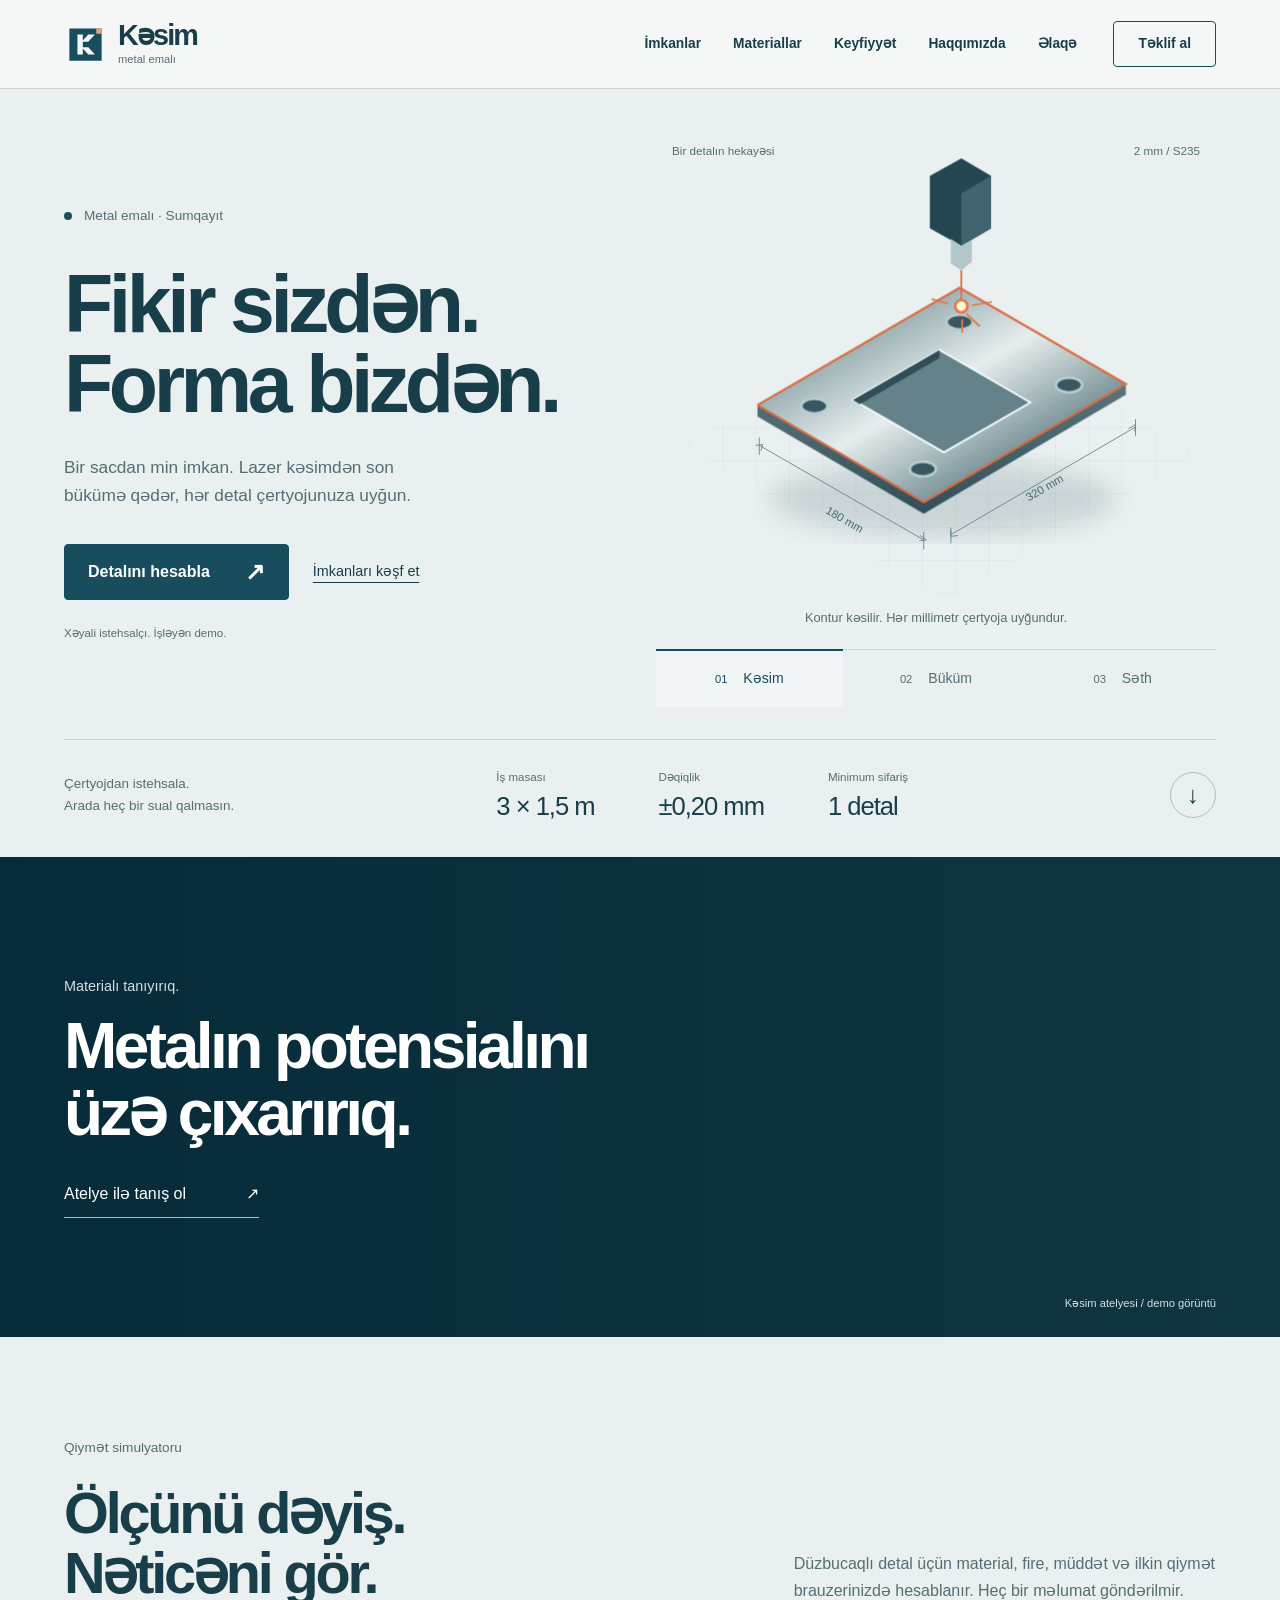
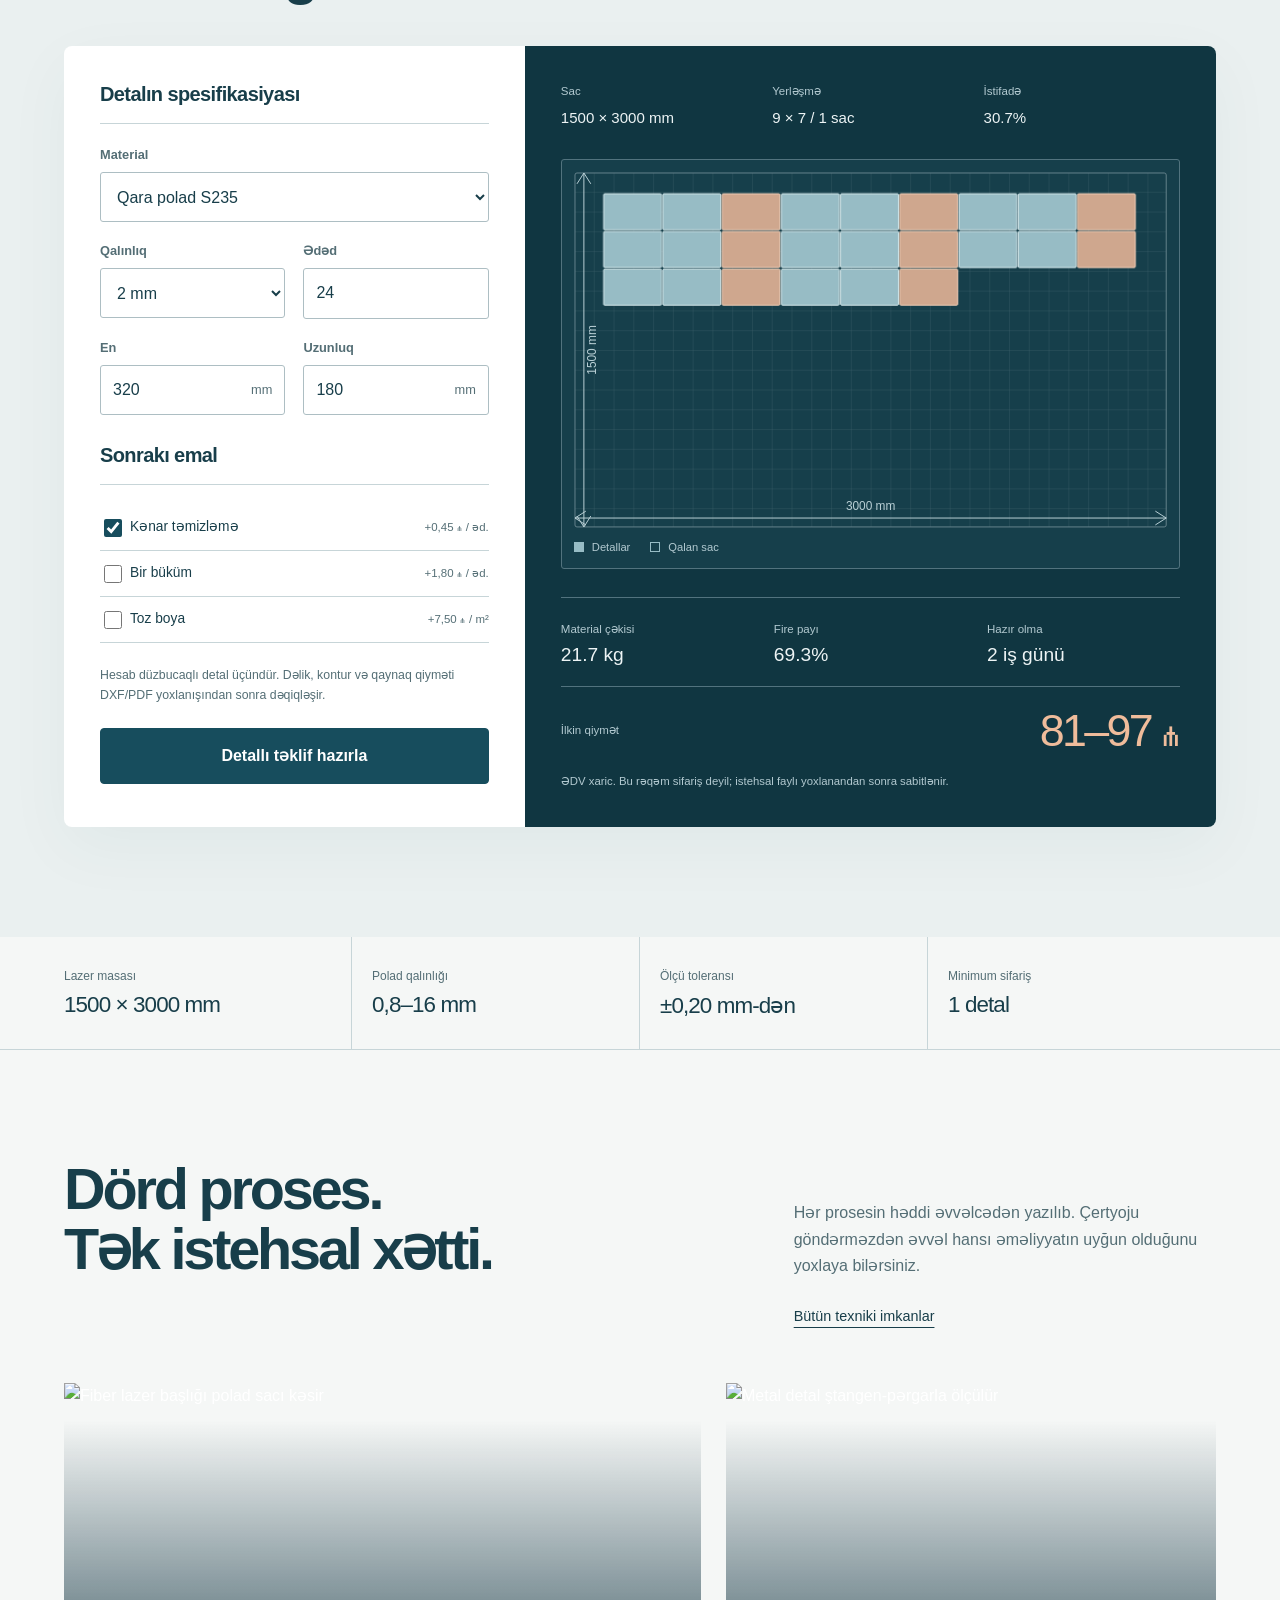
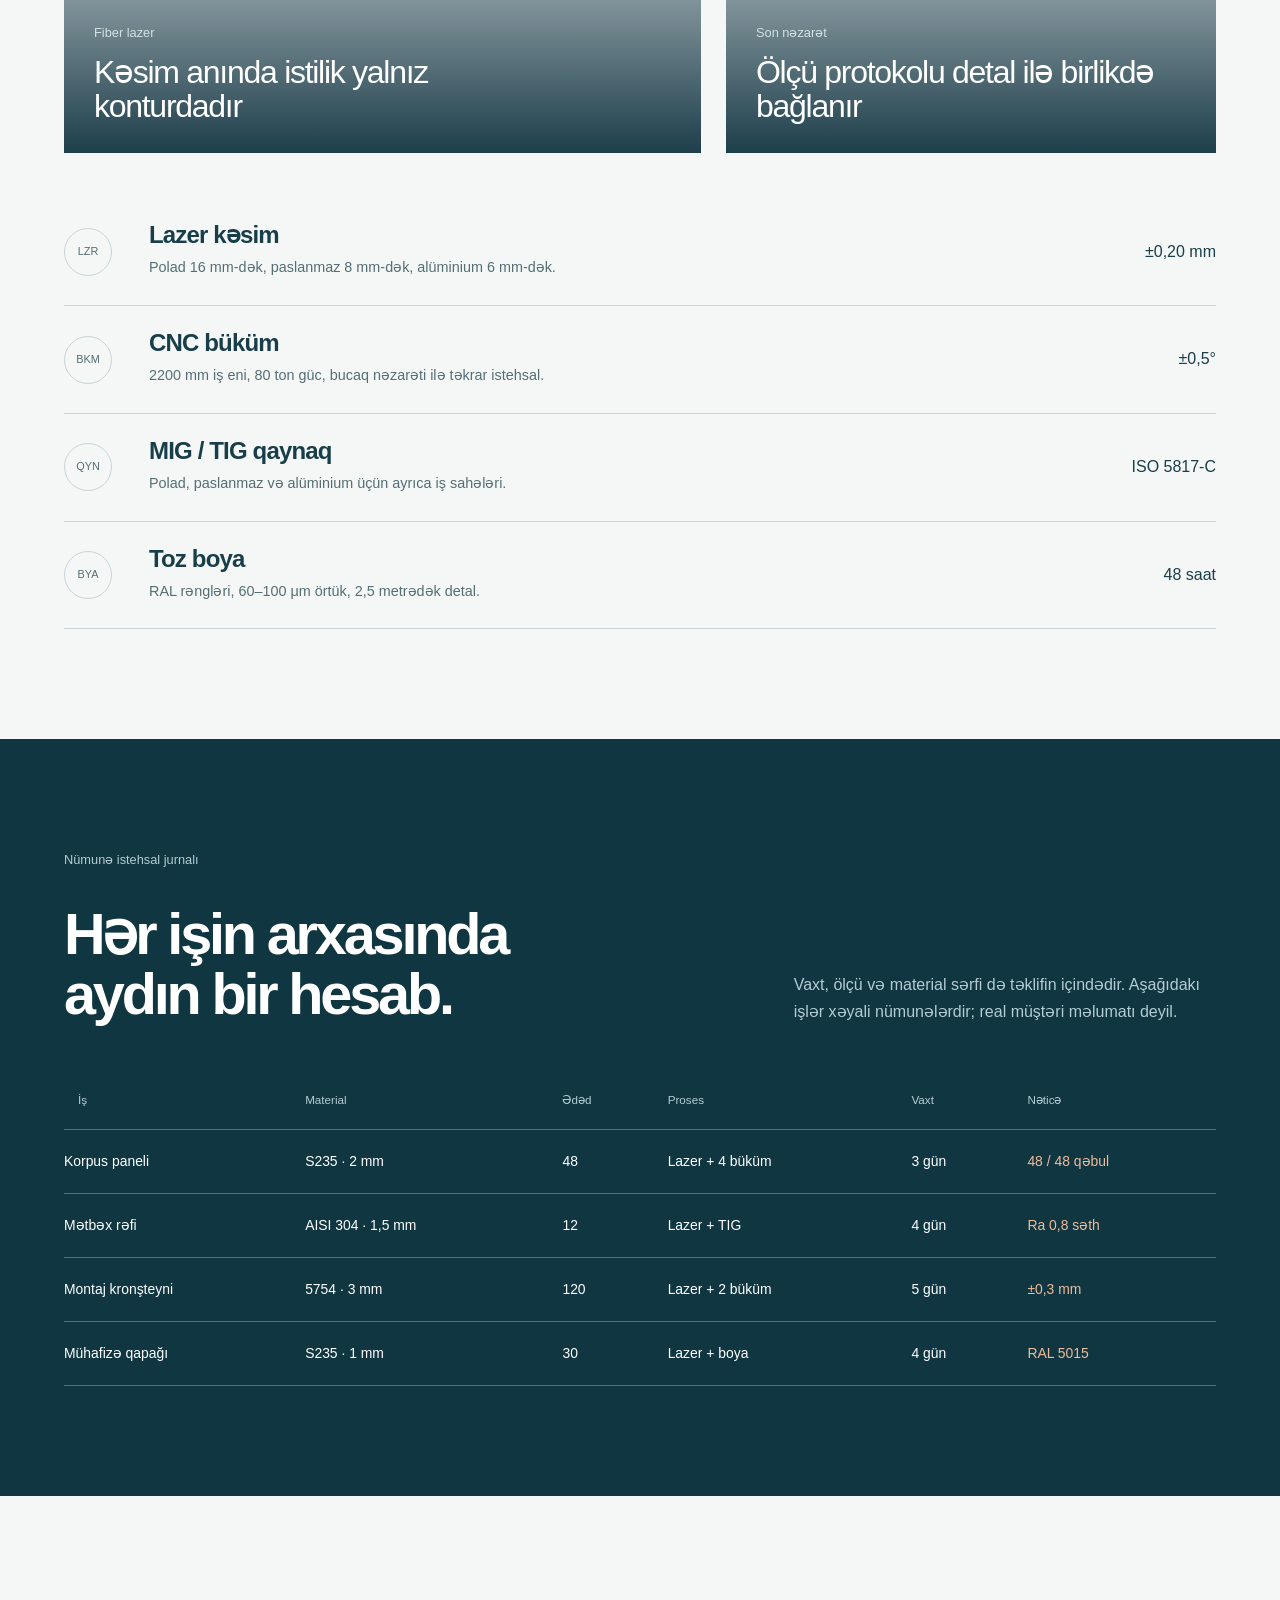
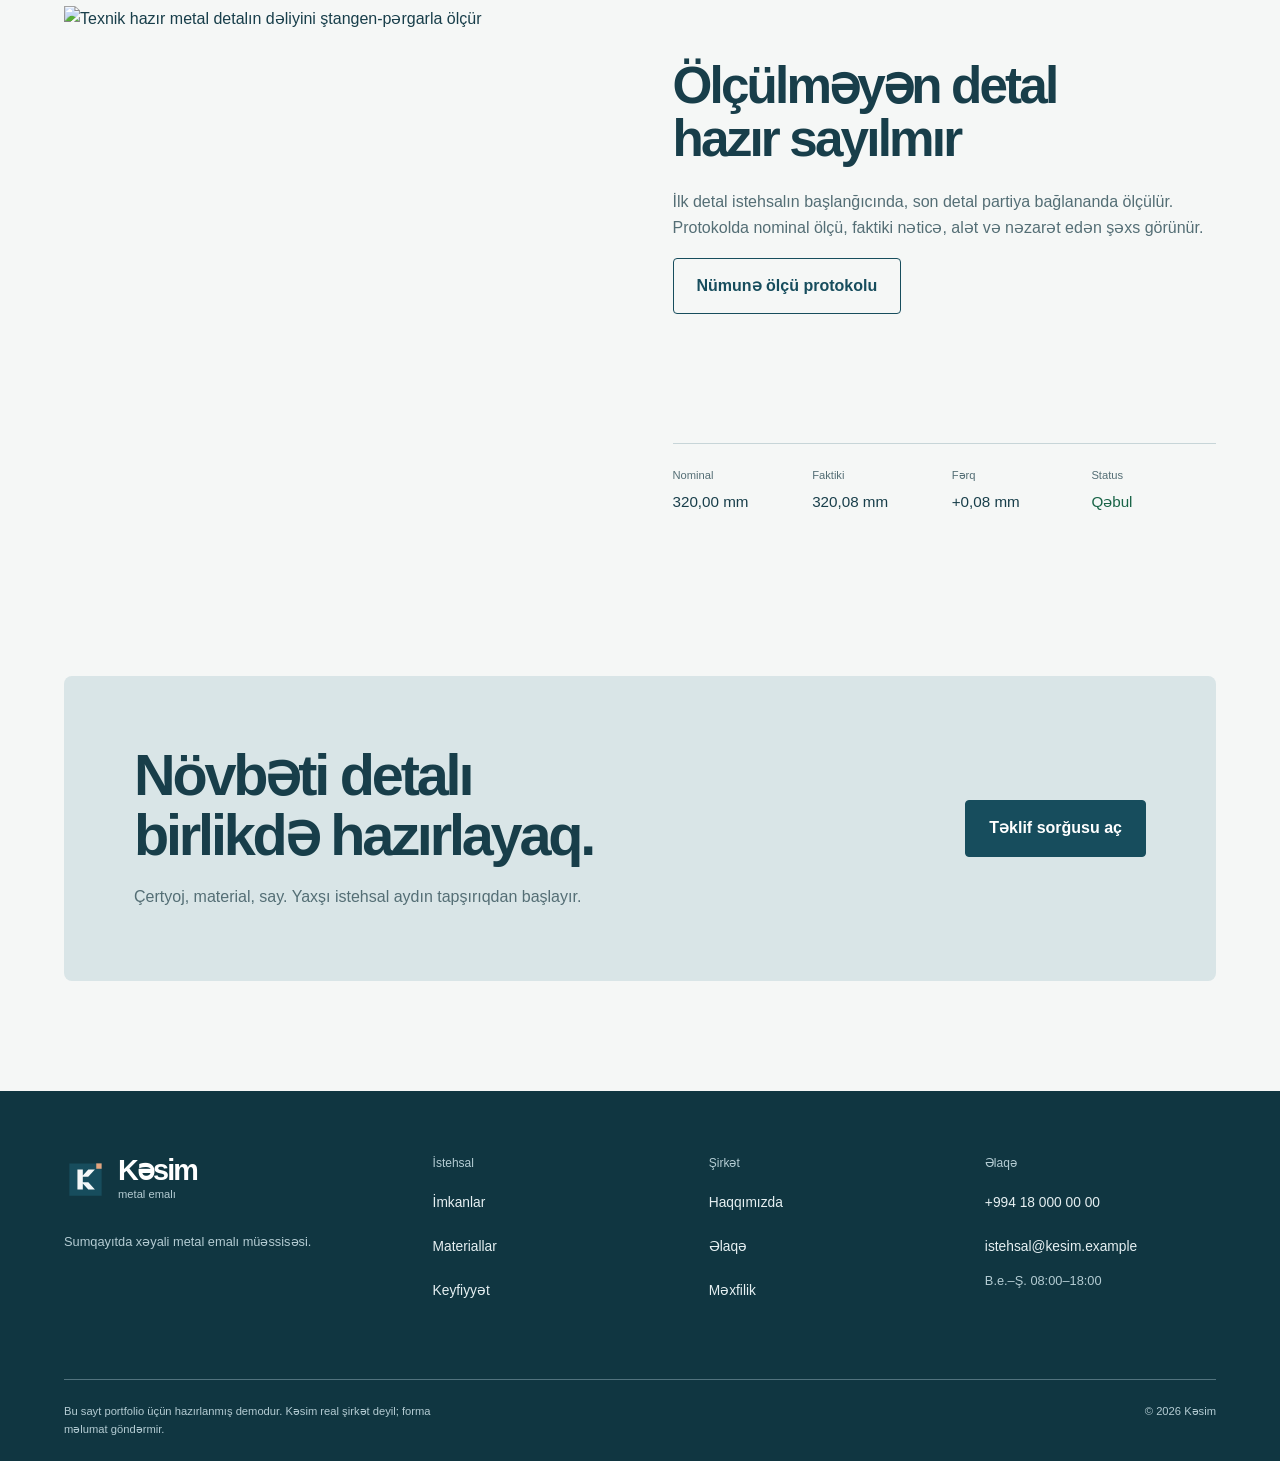
==== index.html @ eecf6c61 "Redesign Kesim as an interactive fabrication studio" ====
<!doctype html>
<html lang="az" class="no-js">
<head>
  <meta charset="utf-8">
  <meta name="viewport" content="width=device-width, initial-scale=1">
  <script>document.documentElement.classList.remove('no-js');</script>
  <title>Metal kəsimi üçün canlı qiymət hesabı | Kəsim</title>
  <meta name="description" content="Polad, paslanmaz və alüminium detallar üçün ölçü, say və emal seçin; material istifadəsini, istehsal müddətini və ilkin qiyməti dərhal görün.">
  <link rel="canonical" href="https://twenion.github.io/manufacturing-site-demo/">
  <meta property="og:type" content="website">
  <meta property="og:locale" content="az_AZ">
  <meta property="og:title" content="Kəsim — metal emalı üçün açıq hesab">
  <meta property="og:description" content="Detalın ölçüsünü və sayını yazın; material, fire, müddət və ilkin qiymət ekranda hesablansın.">
  <meta property="og:url" content="https://twenion.github.io/manufacturing-site-demo/">
  <meta property="og:site_name" content="Kəsim">
  <meta name="theme-color" content="#eaf0f0">
  <link rel="icon" type="image/svg+xml" href="assets/img/favicon.svg">
  <link rel="stylesheet" href="assets/css/style.css">
  <script type="application/ld+json">
  {
    "@context": "https://schema.org",
    "@graph": [
      {
        "@type": "Organization",
        "@id": "https://twenion.github.io/manufacturing-site-demo/#organization",
        "name": "Kəsim Metal Emalı",
        "url": "https://twenion.github.io/manufacturing-site-demo/",
        "description": "Sumqayıtda lazer kəsim, büküm, qaynaq və toz boya xidməti göstərən xəyali metal emalı müəssisəsi.",
        "email": "istehsal@kesim.example",
        "telephone": "+994 18 000 00 00",
        "address": {
          "@type": "PostalAddress",
          "addressLocality": "Sumqayıt",
          "addressCountry": "AZ"
        }
      },
      {
        "@type": "WebSite",
        "@id": "https://twenion.github.io/manufacturing-site-demo/#website",
        "url": "https://twenion.github.io/manufacturing-site-demo/",
        "name": "Kəsim",
        "inLanguage": "az",
        "publisher": {"@id": "https://twenion.github.io/manufacturing-site-demo/#organization"}
      }
    ]
  }
  </script>
</head>
<body>
  <a class="skip-link" href="#main">Əsas məzmuna keç</a>
  <header class="site-header">
    <div class="header-inner">
      <a class="brand" href="index.html" aria-label="Kəsim ana səhifə">
        <img class="brand-mark" src="assets/img/brand-mark.svg" alt="" aria-hidden="true" width="40" height="40">
        <span class="brand-copy"><strong>Kəsim</strong><small>metal emalı</small></span>
      </a>
      <button class="menu-toggle" type="button" aria-expanded="false" aria-controls="main-nav">
        <span class="sr-only">Menyunu aç</span><span></span><span></span>
      </button>
      <nav class="main-nav" id="main-nav" aria-label="Əsas menyu">
        <a href="imkanlar.html">İmkanlar</a>
        <a href="materiallar.html">Materiallar</a>
        <a href="keyfiyyet.html">Keyfiyyət</a>
        <a href="haqqimizda.html">Haqqımızda</a>
        <a href="elaqe.html">Əlaqə</a>
        <a class="nav-cta" href="teklif.html">Təklif al</a>
      </nav>
    </div>
  </header>

  <main id="main">
    <section class="workbench" aria-labelledby="page-title">
      <div class="hero-stage">
        <div class="hero-copy">
          <p class="hero-label">Metal emalı · Sumqayıt</p>
          <h1 id="page-title">Fikir sizdən.<br>Forma bizdən.</h1>
          <p>Bir sacdan min imkan. Lazer kəsimdən son bükümə qədər, hər detal çertyojunuza uyğun.</p>
          <div class="hero-actions"><a class="primary-button" href="#canli-hesab">Detalını hesabla <span aria-hidden="true">↗</span></a><a class="hero-link" href="imkanlar.html">İmkanları kəşf et</a></div>
          <p class="hero-demo">Xəyali istehsalçı. İşləyən demo.</p>
        </div>
        <div class="fabrication" data-stage="cut">
          <div class="fabrication-caption"><span>Bir detalın hekayəsi</span><span>2 mm / S235</span></div>
          <svg class="metal-scene" viewBox="0 0 640 510" role="img" aria-labelledby="metal-title metal-desc">
            <title id="metal-title">Sacdan hazır montaj detalına</title><desc id="metal-desc">Kəsim, büküm və səth emalını göstərən metal detal modeli.</desc>
            <defs>
              <linearGradient id="metal" x1="0" y1="0" x2="1" y2="1"><stop stop-color="#f9fcfc"/><stop offset=".28" stop-color="#a1b5b9"/><stop offset=".48" stop-color="#e7eeee"/><stop offset=".72" stop-color="#81999f"/><stop offset="1" stop-color="#c9d5d7"/></linearGradient>
              <linearGradient id="edge" x2="0" y2="1"><stop stop-color="#7a9298"/><stop offset="1" stop-color="#314f58"/></linearGradient>
              <linearGradient id="fold-metal" x2="1" y2="0"><stop stop-color="#8ea6ac"/><stop offset=".48" stop-color="#f0f5f5"/><stop offset="1" stop-color="#6c878f"/></linearGradient>
              <pattern id="draft-grid" width="38" height="38" patternUnits="userSpaceOnUse"><path d="M38 0H0V38" fill="none" stroke="#a8bec3" stroke-width=".6"/></pattern>
              <filter id="soft-shadow"><feGaussianBlur stdDeviation="14"/></filter>
            </defs>
            <path fill="url(#draft-grid)" opacity=".55" d="M30 325 315 160 618 335 330 502Z"/>
            <ellipse cx="328" cy="386" rx="197" ry="43" fill="#254e5b" opacity=".16" filter="url(#soft-shadow)"/>
            <g class="metal-object">
              <g class="metal-base">
                <path fill="url(#edge)" d="m116 279 231-134 190 110v12L306 403 116 292Z"/>
                <path class="part-face" fill="url(#metal)" stroke="#f6ffff" stroke-width="1.2" d="m116 279 231-134 190 110-231 135Z"/>
                <g fill="#385761" stroke="#b9cccf" stroke-width="3"><ellipse cx="181" cy="280" rx="15" ry="8.5"/><ellipse cx="347" cy="184" rx="15" ry="8.5"/><ellipse cx="305" cy="352" rx="15" ry="8.5"/><ellipse cx="472" cy="256" rx="15" ry="8.5"/></g>
                <path d="m225 273 99-57 104 60-99 57Z" fill="#65818a" stroke="#f5ffff" stroke-width="2"/>
                <path d="m225 273 99-57v9l-91 53Z" fill="#304e58"/>
                <path class="cut-line" pathLength="100" d="m116 279 231-134 190 110-231 135Z" fill="none" stroke="#db6940" stroke-width="2.5"/>
              </g>
              <g class="metal-fold">
                <path d="m116 279 231-134v-109L116 170Z" fill="url(#fold-metal)" stroke="#e8f1f2" stroke-width="1.5"/>
                <path d="m116 279-8-5V167L339 32l8 4L116 170Z" fill="#6b858e"/>
                <g fill="#34535e" stroke="#c0d1d4" stroke-width="2"><ellipse cx="168" cy="186" rx="10" ry="17" transform="rotate(30 168 186)"/><ellipse cx="293" cy="113" rx="10" ry="17" transform="rotate(30 293 113)"/></g>
              </g>
              <g class="laser-head"><path d="m313 17 36-20 34 20v60l-34 20-36-20Z" fill="#234651"/><path d="m349 37 34-20v60l-34 20Z" fill="#41636e"/><path d="m337 89 12 8 12-7v25l-12 10-12-8Z" fill="#b3c6ca"/><path d="M349 125v40" stroke="#e76a3b" stroke-width="2"/><circle cx="349" cy="166" r="7" fill="#fff7da" stroke="#e87746" stroke-width="3"/><path d="m334 163-19-5m40 17 15 14m-20-8v15m11-31 23-4" stroke="#df764a" stroke-width="2"/></g>
            </g>
            <g class="drawing-dimensions" fill="none" stroke="#64848e" stroke-width="1"><path d="m118 325 188 108m-188-117v20m188 88v20M337 427l211-123m-211 115v18m211-142v19"/><path d="m114 325 8-1-2 7m182 97 7 5-8 1m36-12v7l8-1m195-122 8-5-1 8"/></g>
            <g fill="#456772" font-family="Arial, sans-serif" font-size="13"><text x="193" y="402" transform="rotate(30 193 402)">180 mm</text><text x="426" y="389" transform="rotate(-30 426 389)">320 mm</text></g>
          </svg>
          <p class="stage-description" data-stage-description aria-live="polite">Kontur kəsilir. Hər millimetr çertyoja uyğundur.</p>
          <div class="stage-controls" role="group" aria-label="Detalın emal mərhələsi"><button type="button" data-process="cut" aria-pressed="true"><span>01</span> Kəsim</button><button type="button" data-process="bend" aria-pressed="false"><span>02</span> Büküm</button><button type="button" data-process="finish" aria-pressed="false"><span>03</span> Səth</button></div>
        </div>
      </div>
      <div class="hero-bottom"><p>Çertyojdan istehsala.<br>Arada heç bir sual qalmasın.</p><dl class="hero-stats"><div><dt>İş masası</dt><dd>3 × 1,5 m</dd></div><div><dt>Dəqiqlik</dt><dd>±0,20 mm</dd></div><div><dt>Minimum sifariş</dt><dd>1 detal</dd></div></dl><a class="scroll-cue" href="#atelye" aria-label="Atelyeni kəşf et">↓</a></div>
      <section class="workshop-film" id="atelye" aria-labelledby="workshop-title"><img src="assets/img/laser-floor-v1.jpg" alt="Atelyedə fiber lazer polad sac üzərində işləyir" width="1942" height="817" loading="lazy"><div class="film-copy"><p>Materialı tanıyırıq.</p><h2 id="workshop-title">Metalın potensialını<br>üzə çıxarırıq.</h2><a href="haqqimizda.html">Atelye ilə tanış ol <span aria-hidden="true">↗</span></a></div><span class="film-note">Kəsim atelyesi / demo görüntü</span></section>

      <div class="quote-intro" id="canli-hesab">
        <div><span class="section-index">Qiymət simulyatoru</span><h2>Ölçünü dəyiş.<br>Nəticəni gör.</h2></div>
        <p>Düzbucaqlı detal üçün material, fire, müddət və ilkin qiymət brauzerinizdə hesablanır. Heç bir məlumat göndərilmir.</p>
      </div>

      <div class="quote-bench">
        <form class="quote-form" action="teklif.html" method="get" data-quote-form>
          <fieldset>
            <legend>Detalın spesifikasiyası</legend>
            <div class="field span-2">
              <label for="material">Material</label>
              <select id="material" name="material">
                <option value="steel" data-density="7.85" data-rate="2.15">Qara polad S235</option>
                <option value="stainless" data-density="7.9" data-rate="4.8">Paslanmaz polad AISI 304</option>
                <option value="aluminium" data-density="2.7" data-rate="5.1">Alüminium 5754</option>
              </select>
            </div>
            <div class="field">
              <label for="thickness">Qalınlıq</label>
              <select id="thickness" name="thickness">
                <option value="1">1 mm</option>
                <option value="1.5">1,5 mm</option>
                <option value="2" selected>2 mm</option>
                <option value="3">3 mm</option>
                <option value="4">4 mm</option>
                <option value="5">5 mm</option>
                <option value="6">6 mm</option>
              </select>
            </div>
            <div class="field">
              <label for="quantity">Ədəd</label>
              <input id="quantity" name="quantity" type="number" min="1" max="500" step="1" required value="24" inputmode="numeric">
            </div>
            <div class="field">
              <label for="width">En</label>
              <div class="input-unit"><input id="width" name="width" type="number" min="20" max="1450" step="1" required value="320" inputmode="decimal"><span>mm</span></div>
            </div>
            <div class="field">
              <label for="height">Uzunluq</label>
              <div class="input-unit"><input id="height" name="height" type="number" min="20" max="2950" step="1" required value="180" inputmode="decimal"><span>mm</span></div>
            </div>
          </fieldset>
          <fieldset class="operations">
            <legend>Sonrakı emal</legend>
            <label><input type="checkbox" name="deburr" checked><span>Kənar təmizləmə</span><small>+0,45 ₼ / əd.</small></label>
            <label><input type="checkbox" name="bend"><span>Bir büküm</span><small>+1,80 ₼ / əd.</small></label>
            <label><input type="checkbox" name="coat"><span>Toz boya</span><small>+7,50 ₼ / m²</small></label>
          </fieldset>
          <p class="form-note">Hesab düzbucaqlı detal üçündür. Dəlik, kontur və qaynaq qiyməti DXF/PDF yoxlanışından sonra dəqiqləşir.</p>
          <button class="primary-button" type="submit">Detallı təklif hazırla</button>
        </form>

        <div class="sheet-panel" aria-live="polite">
          <div class="sheet-meta">
            <div><span>Sac</span><strong>1500 × 3000 mm</strong></div>
            <div><span>Yerləşmə</span><strong data-layout>7 × 15</strong></div>
            <div><span>İstifadə</span><strong data-utilization>30,7%</strong></div>
          </div>
          <div class="sheet-wrap">
            <svg class="sheet-map" viewBox="0 0 600 360" role="img" aria-labelledby="sheet-title sheet-desc">
              <title id="sheet-title">Sac üzərində detal yerləşdirmə planı</title>
              <desc id="sheet-desc">Seçilən ölçüdə detalların 1500 millimetrə 3000 millimetrlik sac üzərində yerləşməsi.</desc>
              <defs><pattern id="grid" width="20" height="20" patternUnits="userSpaceOnUse"><path d="M20 0H0V20" fill="none" stroke="currentColor" stroke-width="0.6"/></pattern></defs>
              <rect class="sheet-grid" x="1" y="1" width="598" height="358" rx="2" fill="url(#grid)"/>
              <g data-parts></g>
              <path class="dimension-line" d="M1 350h598M12 343l-11 7 11 7M588 343l11 7-11 7"/>
              <text class="dimension-text" x="300" y="342" text-anchor="middle">3000 mm</text>
              <path class="dimension-line" d="M10 1v358M3 12l7-11 7 11M3 348l7 11 7-11"/>
              <text class="dimension-text dimension-text-v" x="22" y="180" text-anchor="middle">1500 mm</text>
            </svg>
            <p class="diagram-caption"><span class="legend-used"></span>Detallar <span class="legend-offcut"></span>Qalan sac</p>
          </div>
          <dl class="quote-result">
            <div><dt>Material çəkisi</dt><dd data-weight>21,7 kg</dd></div>
            <div><dt>Fire payı</dt><dd data-waste>69,3%</dd></div>
            <div><dt>Hazır olma</dt><dd data-lead>2 iş günü</dd></div>
            <div class="result-price"><dt>İlkin qiymət</dt><dd data-price>76–91 ₼</dd></div>
          </dl>
          <p class="result-disclaimer">ƏDV xaric. Bu rəqəm sifariş deyil; istehsal faylı yoxlanandan sonra sabitlənir.</p>
        </div>
      </div>
      <noscript><p class="noscript-note">Canlı hesab üçün JavaScript lazımdır. <a href="materiallar.html">Material və başlanğıc qiymət cədvəlinə baxın</a> və ya ölçünü e-poçtla göndərin.</p></noscript>
    </section>

    <section class="proof-strip" aria-label="Əsas istehsal göstəriciləri">
      <dl>
        <div><dt>Lazer masası</dt><dd>1500 × 3000 mm</dd></div>
        <div><dt>Polad qalınlığı</dt><dd>0,8–16 mm</dd></div>
        <div><dt>Ölçü toleransı</dt><dd>±0,20 mm-dən</dd></div>
        <div><dt>Minimum sifariş</dt><dd>1 detal</dd></div>
      </dl>
    </section>

    <section class="section capabilities" aria-labelledby="capabilities-title">
      <div class="section-heading">
        <h2 id="capabilities-title">Dörd proses.<br>Tək istehsal xətti.</h2>
        <p>Hər prosesin həddi əvvəlcədən yazılıb. Çertyoju göndərməzdən əvvəl hansı əməliyyatın uyğun olduğunu yoxlaya bilərsiniz.</p>
        <a class="text-link" href="imkanlar.html">Bütün texniki imkanlar</a>
      </div>
      <div class="process-gallery">
        <a class="gallery-card gallery-card-wide" href="lazer-kesim.html">
          <img src="assets/img/laser-floor-v1.jpg" alt="Fiber lazer başlığı polad sacı kəsir" width="1942" height="817" loading="lazy">
          <span><small>Fiber lazer</small><strong>Kəsim anında istilik yalnız konturdadır</strong></span>
        </a>
        <a class="gallery-card" href="keyfiyyet.html">
          <img src="assets/img/quality-control-v1.jpg" alt="Metal detal ştangen-pərgarla ölçülür" width="1536" height="1024" loading="lazy">
          <span><small>Son nəzarət</small><strong>Ölçü protokolu detal ilə birlikdə bağlanır</strong></span>
        </a>
      </div>
      <div class="process-list">
        <article>
          <span class="process-code">LZR</span>
          <div><h3><a href="lazer-kesim.html">Lazer kəsim</a></h3><p>Polad 16 mm-dək, paslanmaz 8 mm-dək, alüminium 6 mm-dək.</p></div>
          <strong>±0,20 mm</strong>
        </article>
        <article>
          <span class="process-code">BKM</span>
          <div><h3><a href="cnc-bukum.html">CNC büküm</a></h3><p>2200 mm iş eni, 80 ton güc, bucaq nəzarəti ilə təkrar istehsal.</p></div>
          <strong>±0,5°</strong>
        </article>
        <article>
          <span class="process-code">QYN</span>
          <div><h3><a href="qaynaq.html">MIG / TIG qaynaq</a></h3><p>Polad, paslanmaz və alüminium üçün ayrıca iş sahələri.</p></div>
          <strong>ISO 5817-C</strong>
        </article>
        <article>
          <span class="process-code">BYA</span>
          <div><h3><a href="toz-boya.html">Toz boya</a></h3><p>RAL rəngləri, 60–100 μm örtük, 2,5 metrədək detal.</p></div>
          <strong>48 saat</strong>
        </article>
      </div>
    </section>

    <section class="section production" aria-labelledby="production-title">
      <div class="production-ledger">
        <div class="section-heading section-heading-light">
          <p class="job-code">Nümunə istehsal jurnalı</p>
          <h2 id="production-title">Hər işin arxasında<br>aydın bir hesab.</h2>
          <p>Vaxt, ölçü və material sərfi də təklifin içindədir. Aşağıdakı işlər xəyali nümunələrdir; real müştəri məlumatı deyil.</p>
        </div>
        <div class="ledger-table-wrap" tabindex="0" role="region" aria-label="Nümunə istehsal işləri cədvəli">
          <table class="ledger-table">
            <thead><tr><th>İş</th><th>Material</th><th>Ədəd</th><th>Proses</th><th>Vaxt</th><th>Nəticə</th></tr></thead>
            <tbody>
              <tr><td>Korpus paneli</td><td>S235 · 2 mm</td><td>48</td><td>Lazer + 4 büküm</td><td>3 gün</td><td>48 / 48 qəbul</td></tr>
              <tr><td>Mətbəx rəfi</td><td>AISI 304 · 1,5 mm</td><td>12</td><td>Lazer + TIG</td><td>4 gün</td><td>Ra 0,8 səth</td></tr>
              <tr><td>Montaj kronşteyni</td><td>5754 · 3 mm</td><td>120</td><td>Lazer + 2 büküm</td><td>5 gün</td><td>±0,3 mm</td></tr>
              <tr><td>Mühafizə qapağı</td><td>S235 · 1 mm</td><td>30</td><td>Lazer + boya</td><td>4 gün</td><td>RAL 5015</td></tr>
            </tbody>
          </table>
        </div>
      </div>
    </section>

    <section class="section quality" aria-labelledby="quality-title">
      <div class="quality-card">
        <div class="quality-photo"><img src="assets/img/quality-control-v1.jpg" alt="Texnik hazır metal detalın dəliyini ştangen-pərgarla ölçür" width="1536" height="1024" loading="lazy"><div class="gauge" aria-hidden="true"><span></span><span></span><span></span><span></span><i></i></div></div>
        <div>
          <h2 id="quality-title">Ölçülməyən detal hazır sayılmır</h2>
          <p>İlk detal istehsalın başlanğıcında, son detal partiya bağlananda ölçülür. Protokolda nominal ölçü, faktiki nəticə, alət və nəzarət edən şəxs görünür.</p>
          <a class="secondary-button" href="keyfiyyet.html">Nümunə ölçü protokolu</a>
        </div>
        <dl class="quality-values">
          <div><dt>Nominal</dt><dd>320,00 mm</dd></div>
          <div><dt>Faktiki</dt><dd>320,08 mm</dd></div>
          <div><dt>Fərq</dt><dd>+0,08 mm</dd></div>
          <div><dt>Status</dt><dd class="pass">Qəbul</dd></div>
        </dl>
      </div>
    </section>

    <section class="section final-cta">
      <div>
        <h2>Növbəti detalı<br>birlikdə hazırlayaq.</h2>
        <p>Çertyoj, material, say. Yaxşı istehsal aydın tapşırıqdan başlayır.</p>
      </div>
      <a class="primary-button" href="teklif.html">Təklif sorğusu aç</a>
    </section>
  </main>

  <footer class="site-footer">
    <div class="footer-main">
      <div><a class="brand brand-footer" href="index.html"><img class="brand-mark" src="assets/img/brand-mark.svg" alt="" aria-hidden="true" width="40" height="40"><span class="brand-copy"><strong>Kəsim</strong><small>metal emalı</small></span></a><p>Sumqayıtda xəyali metal emalı müəssisəsi.</p></div>
      <div><h2>İstehsal</h2><a href="imkanlar.html">İmkanlar</a><a href="materiallar.html">Materiallar</a><a href="keyfiyyet.html">Keyfiyyət</a></div>
      <div><h2>Şirkət</h2><a href="haqqimizda.html">Haqqımızda</a><a href="elaqe.html">Əlaqə</a><a href="mexfilik.html">Məxfilik</a></div>
      <div><h2>Əlaqə</h2><a href="tel:+994180000000">+994 18 000 00 00</a><a href="mailto:istehsal@kesim.example">istehsal@kesim.example</a><span>B.e.–Ş. 08:00–18:00</span></div>
    </div>
    <div class="footer-note"><p>Bu sayt portfolio üçün hazırlanmış demodur. Kəsim real şirkət deyil; forma məlumat göndərmir.</p><p>© 2026 Kəsim</p></div>
  </footer>
  <script src="assets/js/site.js" defer></script>
</body>
</html>
---- assets/css/style.css ----
:root {
  color-scheme: light;
  --paper:#f5f7f6;
  --alloy:#eaf0f0;
  --ink:#183e4a;
  --muted:#546e75;
  --petrol:#174d5d;
  --deep:#103641;
  --line:#c7d5d8;
  --copper:#e3a47e;
  --display:"Bahnschrift", "Aptos Display", "Arial", sans-serif;
  --body:"Segoe UI Variable", "Segoe UI", Arial, sans-serif;
  --gutter:clamp(22px,5vw,88px);
  --max:1360px;
}

* {
  box-sizing:border-box;
}

html {
  scroll-behavior:smooth;
  scroll-padding-top:105px;
  background:var(--paper);
}

body {
  margin:0;
  background:var(--paper);
  color:var(--ink);
  font:400 1rem/1.65 var(--body);
}

button,input,select,textarea {
  font:inherit;
}

button,a,input,select,textarea {
  -webkit-tap-highlight-color:transparent;
}

a {
  color:inherit;
}

img,svg {
  display:block;
  max-width:100%;
}

h1,h2,h3,p,dl {
  margin-top:0;
}

h1,h2,h3 {
  font-family:var(--display);
  font-weight:600;
  line-height:1.04;
  letter-spacing:-.055em;
  text-wrap:balance;
}

h1 {
  font-size:clamp(3.5rem,6.8vw,6.7rem);
  margin-bottom:0;
}

h2 {
  font-size:clamp(2.5rem,4.5vw,4.6rem);
  margin-bottom:24px;
}

h3 {
  font-size:1.5rem;
  letter-spacing:-.035em;
}

p {
  max-width:65ch;
}

button {
  cursor:pointer;
}

:focus-visible {
  outline:3px solid #b6572d;
  outline-offset:5px;
}

[hidden] {
  display:none!important;
}

.skip-link {
  position:fixed;
  z-index:100;
  left:12px;
  top:10px;
  padding:12px;
  background:var(--ink);
  color:white;
  transform:translateY(-160%);
}

.skip-link:focus {
  transform:none;
}

.sr-only {
  position:absolute;
  width:1px;
  height:1px;
  padding:0;
  overflow:hidden;
  clip:rect(0,0,0,0);
  white-space:nowrap;
  border:0;
}

.header-inner,.hero-stage,.hero-bottom,.quote-intro,.quote-bench,.section,.footer-main,.footer-note,.breadcrumb,.page-hero {
  width:min(var(--max),calc(100% - var(--gutter)*2));
  margin-inline:auto;
}

.site-header {
  position:sticky;
  top:0;
  z-index:50;
  background:rgba(245,247,246,.94);
  border-bottom:1px solid var(--line);
  backdrop-filter:blur(18px);
}

.header-inner {
  min-height:88px;
  display:flex;
  justify-content:space-between;
  align-items:center;
  gap:25px;
}

.brand {
  display:inline-flex;
  align-items:center;
  gap:11px;
  text-decoration:none;
  min-height:48px;
}

.brand-mark {
  width:43px;
  height:43px;
}

.brand-copy {
  display:grid;
  gap:5px;
}

.brand-copy strong {
  font:700 1.8rem/.9 var(--display);
  letter-spacing:-.065em;
}

.brand-copy small {
  font-size:.7rem;
  line-height:1;
  color:var(--muted);
}

.main-nav {
  display:flex;
  align-items:center;
  gap:12px;
}

.main-nav a {
  display:inline-flex;
  align-items:center;
  min-height:46px;
  padding:0 10px;
  font-size:.86rem;
  font-weight:600;
  text-decoration:none;
  position:relative;
}

.main-nav a:not(.nav-cta)::after {
  content:"";
  height:1px;
  position:absolute;
  bottom:6px;
  left:10px;
  right:10px;
  background:var(--petrol);
  transform:scaleX(0);
  transform-origin:left;
  transition:transform .25s;
}

.main-nav a:hover::after,.main-nav a[aria-current]::after {
  transform:scaleX(1);
}

.main-nav .nav-cta {
  margin-left:14px;
  padding-inline:24px;
  border:1px solid var(--petrol);
  border-radius:4px;
}

.nav-cta:hover {
  background:var(--petrol);
  color:white;
}

.menu-toggle {
  display:none;
  border:1px solid var(--line);
  background:transparent;
  width:48px;
  height:46px;
  border-radius:4px;
}

.menu-toggle span:not(.sr-only) {
  display:block;
  width:20px;
  height:2px;
  background:var(--ink);
  margin:5px auto;
}

.primary-button,.secondary-button {
  display:inline-flex;
  gap:35px;
  align-items:center;
  justify-content:center;
  min-height:54px;
  padding:14px 23px;
  border:1px solid var(--petrol);
  border-radius:4px;
  font-weight:600;
  text-decoration:none;
  transition:background .25s,color .25s,box-shadow .25s;
}

.primary-button {
  background:var(--petrol);
  color:white;
}

.primary-button:hover {
  background:var(--deep);
  box-shadow:0 7px 18px #174d5d24;
}

.primary-button span {
  font-size:1.5rem;
  line-height:1;
  transition:transform .25s;
}

.primary-button:hover span {
  transform:translate(3px,-3px);
}

.secondary-button {
  background:transparent;
  color:var(--petrol);
}

.secondary-button:hover {
  background:var(--petrol);
  color:white;
}

.workbench {
  padding-bottom:110px;
  background:var(--alloy);
}

.hero-stage {
  display:grid;
  grid-template-columns:1fr 1fr;
  gap:32px;
  align-items:center;
  min-height:650px;
  padding-block:50px 30px;
}

.hero-copy {
  padding-block:28px;
}

.hero-label {
  font-size:.85rem;
  margin-bottom:38px;
  color:var(--muted);
  display:flex;
  align-items:center;
  gap:12px;
}

.hero-label::before {
  content:"";
  width:8px;
  height:8px;
  background:var(--petrol);
  border-radius:50%;
}

.hero-copy h1 {
  max-width:none;
  font-size:clamp(3.3rem,6.3vw,6.4rem);
  line-height:.99;
}

.hero-copy>p:not(.hero-label):not(.hero-demo) {
  max-width:37ch;
  font-size:1.08rem;
  margin:28px 0 0;
  color:var(--muted);
}

.hero-actions {
  display:flex;
  gap:24px;
  align-items:center;
  flex-wrap:wrap;
  margin-top:34px;
}

.hero-link {
  display:flex;
  align-items:center;
  min-height:48px;
  font-size:.9rem;
  text-decoration-thickness:1px;
  text-underline-offset:6px;
}

.hero-demo {
  font-size:.72rem;
  color:var(--muted);
  margin:24px 0 0;
}

.fabrication {
  min-width:0;
  position:relative;
  align-self:stretch;
  display:flex;
  flex-direction:column;
  justify-content:center;
}

.fabrication-caption {
  display:flex;
  justify-content:space-between;
  font-size:.73rem;
  color:var(--muted);
  padding-inline:16px;
}

.metal-scene {
  width:100%;
  overflow:visible;
  max-height:470px;
}

.metal-object {
  transform-origin:50% 55%;
  transition:transform 1.2s cubic-bezier(.2,.7,.2,1);
}

.metal-fold {
  opacity:0;
  transform:translateY(108px) scaleY(.02);
  transform-origin:116px 279px;
  transition:transform 1.1s cubic-bezier(.2,.75,.2,1),opacity .5s;
}

.laser-head {
  transition:opacity .4s,transform .8s;
}

.cut-line {
  stroke-dasharray:100;
  stroke-dashoffset:0;
}

.part-face {
  transition:fill .8s;
}

.fabrication[data-stage="bend"] .metal-fold,.fabrication[data-stage="finish"] .metal-fold {
  opacity:1;
  transform:none;
}

.fabrication:not([data-stage="cut"]) .laser-head {
  opacity:0;
  transform:translateY(-25px);
}

.fabrication:not([data-stage="cut"]) .cut-line {
  opacity:0;
}

.fabrication[data-stage="finish"] .part-face {
  fill:#397085;
}

.fabrication[data-stage="finish"] .metal-fold>path:first-child {
  fill:#57899b;
}

.fabrication[data-stage="finish"] .metal-object {
  transform:translateY(-10px) rotate(-4deg);
}

.stage-description {
  min-height:26px;
  font-size:.8rem;
  color:var(--muted);
  text-align:center;
  max-width:none;
  margin:0 0 16px;
}

.stage-controls {
  display:grid;
  grid-template-columns:repeat(3,1fr);
  border-top:1px solid var(--line);
}

.stage-controls button {
  min-height:58px;
  background:none;
  border:0;
  border-top:2px solid transparent;
  margin-top:-1px;
  color:var(--muted);
  font-size:.88rem;
  transition:border-color .25s,color .25s,background .25s;
}

.stage-controls button span {
  font-size:.7rem;
  margin-right:12px;
}

.stage-controls button[aria-pressed="true"] {
  border-top-color:var(--petrol);
  color:var(--petrol);
  background:#ffffff55;
}

.stage-controls button:hover {
  background:#fff9;
}

.hero-bottom {
  display:flex;
  justify-content:space-between;
  align-items:center;
  gap:35px;
  border-top:1px solid var(--line);
  padding:28px 0 35px;
}

.hero-bottom>p {
  font-size:.84rem;
  margin:0;
  color:var(--muted);
}

.hero-stats {
  display:flex;
  gap:clamp(28px,5vw,80px);
  margin:0;
}

.hero-stats dt {
  font-size:.72rem;
  color:var(--muted);
}

.hero-stats dd {
  margin:4px 0 0;
  font:500 1.6rem/1.2 var(--display);
  letter-spacing:-.04em;
}

.scroll-cue {
  display:grid;
  place-items:center;
  min-width:46px;
  height:46px;
  border:1px solid #a9bec4;
  border-radius:50%;
  text-decoration:none;
  font-size:1.5rem;
  transition:background .2s;
}

.scroll-cue:hover {
  background:white;
}

.workshop-film {
  position:relative;
  isolation:isolate;
  min-height:480px;
  display:flex;
  align-items:center;
  padding:80px max(var(--gutter),calc((100% - var(--max))/2));
  overflow:hidden;
  color:white;
  background:var(--deep);
}

.workshop-film>img {
  transform:translateY(var(--travel,0px)) scale(1.08);
  position:absolute;
  z-index:-2;
  inset:0;
  width:100%;
  height:100%;
  object-fit:cover;
  object-position:center 60%;
}

.workshop-film::after {
  content:"";
  position:absolute;
  z-index:-1;
  inset:0;
  background:linear-gradient(90deg,#062a38e8,#062a3860 60%,#062a3810);
}

.film-copy>p {
  font-size:.9rem;
  color:#d1dfe3;
}

.film-copy h2 {
  font-size:clamp(2.5rem,5vw,5rem);
}

.film-copy a {
  display:inline-flex;
  align-items:center;
  min-height:48px;
  gap:60px;
  text-decoration:none;
  border-bottom:1px solid #a6c0c8;
}

.film-note {
  position:absolute;
  right:var(--gutter);
  bottom:24px;
  font-size:.7rem;
  color:#d3e2e5;
}

.quote-intro {
  display:grid;
  grid-template-columns:1fr .65fr;
  gap:80px;
  align-items:end;
  margin-top:100px;
  margin-bottom:42px;
}

.section-index {
  display:block;
  font-size:.85rem;
  color:var(--muted);
  margin-bottom:25px;
}

.quote-intro h2 {
  margin-bottom:0;
}

.quote-intro p {
  margin:0;
  color:var(--muted);
}

.quote-bench {
  display:grid;
  grid-template-columns:minmax(320px,.8fr) minmax(0,1.2fr);
  background:white;
  border-radius:8px;
  overflow:hidden;
  box-shadow:0 20px 65px #174d5d0c;
}

.quote-form {
  padding:36px;
}

fieldset {
  border:0;
  padding:0;
  margin:0;
  min-width:0;
}

legend {
  width:100%;
  padding:0 0 16px;
  margin-bottom:20px;
  border-bottom:1px solid var(--line);
  font:600 1.25rem/1.25 var(--display);
  letter-spacing:-.03em;
}

.quote-form>fieldset:first-child {
  display:grid;
  grid-template-columns:1fr 1fr;
  gap:18px;
}

.field {
  min-width:0;
}

.field.span-2 {
  grid-column:span 2;
}

.field label,.form-grid label {
  display:block;
  margin-bottom:7px;
  font-size:.8rem;
  font-weight:600;
  color:var(--muted);
}

.field input,.field select,.form-grid input,.form-grid select,.form-grid textarea {
  width:100%;
  min-height:50px;
  padding:11px 12px;
  border:1px solid #adbec3;
  border-radius:3px;
  color:var(--ink);
  background:#fff;
}

.input-unit {
  position:relative;
}

.input-unit input {
  padding-right:44px;
}

.input-unit span {
  position:absolute;
  right:13px;
  top:50%;
  transform:translateY(-50%);
  font-size:.8rem;
  color:var(--muted);
}

.operations {
  margin-top:28px;
}

.operations label {
  display:grid;
  grid-template-columns:22px 1fr auto;
  align-items:center;
  gap:8px;
  min-height:46px;
  border-bottom:1px solid var(--line);
  font-size:.86rem;
  cursor:pointer;
}

.operations input {
  accent-color:var(--petrol);
  width:18px;
  height:18px;
}

.operations small {
  color:var(--muted);
}

.form-note {
  font-size:.77rem;
  line-height:1.65;
  color:var(--muted);
  margin:22px 0;
}

.quote-form .primary-button {
  width:100%;
}

.sheet-panel {
  padding:36px;
  min-width:0;
  background:var(--deep);
  color:#edf4f5;
  display:flex;
  flex-direction:column;
  justify-content:center;
}

.sheet-meta {
  display:grid;
  grid-template-columns:repeat(3,1fr);
  gap:15px;
  margin-bottom:28px;
}

.sheet-meta span,.sheet-meta strong {
  display:block;
}

.sheet-meta span {
  font-size:.72rem;
  color:#b2c9d0;
}

.sheet-meta strong {
  font-size:.94rem;
  font-weight:500;
  margin-top:5px;
}

.sheet-wrap {
  padding:12px;
  background:#163f4b;
  border:1px solid #52737e;
  border-radius:3px;
}

.sheet-map {
  width:100%;
  color:#42646f;
}

.sheet-grid {
  stroke:#66838c;
  stroke-width:1;
}

.part {
  fill:#97bcc5;
  stroke:#d6e9ec;
  stroke-width:1;
}

.part:nth-child(3n) {
  fill:#cfa78e;
  stroke:#f3cfb8;
}

.dimension-line {
  stroke:#bad0d6;
  stroke-width:1;
  fill:none;
}

.dimension-text {
  fill:#bad0d6;
  font:12px var(--body);
}

.dimension-text-v {
  transform:rotate(-90deg);
  transform-origin:22px 180px;
}

.diagram-caption {
  display:flex;
  align-items:center;
  gap:8px;
  margin:10px 0 0;
  font-size:.7rem;
  color:#b2c9d0;
}

.legend-used,.legend-offcut {
  width:10px;
  height:10px;
  display:inline-block;
  background:#97bcc5;
}

.legend-offcut {
  margin-left:12px;
  background:transparent;
  border:1px solid #97bcc5;
}

.quote-result {
  display:grid;
  grid-template-columns:repeat(3,1fr);
  gap:20px;
  margin:28px 0 0;
  padding-top:22px;
  border-top:1px solid #52737e;
}

.quote-result dt {
  font-size:.72rem;
  color:#b2c9d0;
}

.quote-result dd {
  margin:5px 0 0;
  font:500 1.2rem var(--display);
}

.quote-result .result-price {
  grid-column:1/-1;
  display:flex;
  align-items:center;
  justify-content:space-between;
  border-top:1px solid #52737e;
  padding-top:18px;
}

.result-price dd {
  font-size:2.8rem;
  letter-spacing:-.06em;
  color:#efbc9b;
  margin:0;
}

.result-disclaimer {
  font-size:.71rem;
  color:#b2c9d0;
  margin:16px 0 0;
}

.noscript-note {
  padding:20px;
  margin:20px auto 0;
  width:min(var(--max),calc(100% - var(--gutter)*2));
  background:#fff;
}

.no-js .quote-bench {
  display:none;
}

.proof-strip {
  padding:0 max(var(--gutter),calc((100% - var(--max))/2));
  border-bottom:1px solid var(--line);
  background:var(--paper);
}

.proof-strip dl {
  display:grid;
  grid-template-columns:repeat(4,1fr);
  margin:0;
}

.proof-strip dl>div {
  padding:30px 20px;
  border-right:1px solid var(--line);
}

.proof-strip dl>div:first-child {
  padding-left:0;
}

.proof-strip dl>div:last-child {
  border:0;
}

.proof-strip dt {
  font-size:.75rem;
  color:var(--muted);
}

.proof-strip dd {
  font:500 1.4rem var(--display);
  margin:5px 0 0;
  letter-spacing:-.04em;
}

.section {
  padding-block:110px;
}

.section-heading {
  display:grid;
  grid-template-columns:1fr .65fr;
  gap:15px 80px;
  align-items:end;
  margin-bottom:45px;
}

.section-heading h2 {
  margin:0;
}

.section-heading p {
  color:var(--muted);
  margin:0;
}

.text-link {
  grid-column:2;
  min-height:44px;
  display:flex;
  align-items:center;
  font-size:.9rem;
  text-underline-offset:6px;
}

.process-gallery {
  display:grid;
  grid-template-columns:1.3fr 1fr;
  gap:25px;
  margin-bottom:45px;
}

.gallery-card {
  min-height:370px;
  position:relative;
  overflow:hidden;
  color:white;
  text-decoration:none;
}

.gallery-card img {
  position:absolute;
  width:100%;
  height:100%;
  object-fit:cover;
  transition:transform .8s;
}

.gallery-card:hover img {
  transform:scale(1.055);
}

.gallery-card::after {
  content:"";
  position:absolute;
  inset:0;
  background:linear-gradient(0deg,#082c3ae8,transparent 90%);
}

.gallery-card span {
  position:absolute;
  z-index:1;
  bottom:0;
  padding:30px;
  display:grid;
  gap:12px;
  max-width:480px;
}

.gallery-card small {
  font-size:.8rem;
  color:#d3e2e5;
}

.gallery-card strong {
  font:500 2rem/1.07 var(--display);
  letter-spacing:-.04em;
}

.process-list article {
  display:grid;
  grid-template-columns:65px 1fr 160px;
  gap:20px;
  align-items:center;
  padding:25px 0;
  border-bottom:1px solid var(--line);
}

.process-code {
  width:48px;
  height:48px;
  display:grid;
  place-items:center;
  border:1px solid var(--line);
  border-radius:50%;
  font-size:.68rem;
  color:var(--muted);
}

.process-list h3 {
  margin-bottom:8px;
}

.process-list p {
  margin:0;
  color:var(--muted);
  font-size:.9rem;
}

.process-list strong {
  text-align:right;
  font-weight:500;
}

.process-list h3 a {
  text-decoration:none;
}

.process-list h3 a:hover {
  text-decoration:underline;
  text-underline-offset:5px;
}

.production {
  width:100%;
  padding-inline:max(var(--gutter),calc((100% - var(--max))/2));
  background:var(--deep);
  color:white;
}

.section-heading-light p {
  color:#b4ccd3;
}

.section-heading-light .job-code {
  grid-column:1/-1;
  margin-bottom:20px;
}

.job-code {
  font-size:.8rem;
  color:var(--muted);
  margin-bottom:25px;
}

.ledger-table-wrap,.table-shell {
  overflow-x:auto;
}

.ledger-table,.data-table {
  width:100%;
  min-width:760px;
  border-collapse:collapse;
  text-align:left;
}

.ledger-table th,.ledger-table td,.data-table th,.data-table td {
  padding:20px 14px;
  border-bottom:1px solid #52737e;
}

.ledger-table th {
  font-size:.73rem;
  color:#b4ccd3;
  font-weight:400;
}

.ledger-table td {
  font-size:.87rem;
}

.ledger-table td:first-child {
  padding-left:0;
}

.ledger-table td:last-child {
  color:#efbc9b;
}

.ledger-table tbody tr:hover {
  background:#ffffff08;
}

.quality-card {
  display:grid;
  grid-template-columns:1fr 1fr;
  gap:0 65px;
  align-items:center;
}

.quality-photo {
  position:relative;
  grid-row:span 2;
  height:560px;
  overflow:hidden;
}

.quality-photo img {
  width:100%;
  height:100%;
  object-fit:cover;
  object-position:55% center;
}

.quality-card h2 {
  font-size:clamp(2.6rem,4vw,4rem);
}

.quality-card p {
  color:var(--muted);
}

.quality-values {
  display:grid;
  grid-template-columns:repeat(4,1fr);
  gap:15px;
  padding-top:22px;
  margin:24px 0 0;
  border-top:1px solid var(--line);
}

.quality-values dt {
  font-size:.7rem;
  color:var(--muted);
}

.quality-values dd {
  margin:5px 0 0;
  font-size:.95rem;
}

.pass {
  color:#196447;
}

.gauge {
  display:none;
}

.final-cta {
  padding:70px;
  margin-bottom:110px;
  display:flex;
  align-items:center;
  justify-content:space-between;
  gap:35px;
  background:#d9e5e7;
  border-radius:8px;
}

.final-cta h2 {
  margin-bottom:18px;
}

.final-cta p {
  margin:0;
  color:var(--muted);
}

.final-cta .primary-button {
  flex-shrink:0;
}

.site-footer {
  background:var(--deep);
  color:#e6f0f2;
}

.footer-main {
  padding:65px 0;
  display:grid;
  grid-template-columns:1.4fr 1fr 1fr 1fr;
  gap:45px;
}

.brand-footer .brand-copy small,.footer-main p,.footer-main span {
  color:#b4ccd3;
}

.brand-footer strong {
  color:white;
}

.footer-main p {
  font-size:.8rem;
  margin-top:22px;
}

.footer-main h2 {
  font:400 .75rem var(--body);
  letter-spacing:0;
  color:#b4ccd3;
  margin:0 0 12px;
}

.footer-main>div:not(:first-child) {
  display:flex;
  flex-direction:column;
}

.footer-main a:not(.brand) {
  display:flex;
  align-items:center;
  min-height:44px;
  font-size:.86rem;
  text-decoration:none;
}

.footer-main a:hover {
  text-decoration:underline;
  text-underline-offset:5px;
}

.footer-main>div>span {
  font-size:.8rem;
}

.footer-note {
  padding:22px 0;
  border-top:1px solid #52737e;
  display:flex;
  justify-content:space-between;
  gap:20px;
  font-size:.7rem;
  color:#b4ccd3;
}

.footer-note p {
  margin:0;
}

/* All secondary pages share the same grid and light material palette. */
.breadcrumb {
  padding-top:24px;
  font-size:.75rem;
  color:var(--muted);
}

.breadcrumb ol {
  display:flex;
  flex-wrap:wrap;
  gap:10px;
  list-style:none;
  padding:0;
  margin:0;
}

.breadcrumb li+li::before {
  content:"/";
  padding-right:10px;
}

.breadcrumb a {
  display:inline-flex;
  min-height:44px;
  align-items:center;
  text-underline-offset:4px;
}

.breadcrumb li {
  display:flex;
  align-items:center;
}

.page-hero {
  display:grid;
  grid-template-columns:1.3fr .65fr;
  align-items:end;
  gap:70px;
  padding-block:65px 80px;
  min-height:380px;
}

.page-hero h1 {
  font-size:clamp(3rem,5.4vw,5.3rem);
  max-width:18ch;
}

.page-hero>p {
  color:var(--muted);
  margin:0;
  max-width:37ch;
}

.page-hero .job-code {
  display:flex;
  align-items:center;
  gap:12px;
}

.page-hero .job-code::before {
  content:"";
  display:block;
  width:20px;
  height:2px;
  background:var(--petrol);
}

.inner-main {
  padding:75px max(var(--gutter),calc((100% - var(--max))/2)) 100px;
  background:var(--alloy);
}

.inner-section {
  margin-bottom:85px;
}

.inner-section:last-child {
  margin-bottom:0;
}

.inner-section>header {
  max-width:780px;
  margin-bottom:35px;
}

.inner-section p {
  color:var(--muted);
}

.inner-section h2 {
  font-size:clamp(2.2rem,3.6vw,3.5rem);
}

.spec-grid {
  display:grid;
  grid-template-columns:1fr 1fr;
  gap:24px;
}

.spec-card {
  padding:30px;
  display:grid;
  grid-template-columns:48px 1fr;
  gap:20px;
  background:var(--paper);
  border-radius:5px;
}

.spec-card p {
  font-size:.9rem;
}

.spec-card h3 a {
  text-decoration:none;
}

.spec-card h3 a:hover {
  text-decoration:underline;
}

.spec-list {
  display:grid;
  grid-template-columns:1fr 1fr;
  gap:15px;
  list-style:none;
  padding:0;
  margin:22px 0 0;
  font-size:.78rem;
  color:var(--muted);
}

.spec-list li {
  padding-top:10px;
  border-top:1px solid var(--line);
}

.spec-list strong {
  display:block;
  color:var(--ink);
  font-size:.98rem;
  font-weight:600;
}

.table-shell {
  background:var(--paper);
  border-radius:5px;
}

.data-table th {
  background:var(--petrol);
  color:white;
  font-size:.8rem;
  font-weight:500;
}

.data-table td {
  border-color:var(--line);
  font-size:.87rem;
}

.data-table td:first-child {
  font-weight:600;
}

.data-table tr:hover {
  background:#dce9ec;
}

.table-note {
  font-size:.8rem;
  margin-top:16px;
}

.split {
  display:grid;
  grid-template-columns:1fr .85fr;
  gap:80px;
  align-items:start;
}

.metric-stack {
  margin:0;
  border-top:1px solid var(--ink);
}

.metric-stack div {
  display:grid;
  grid-template-columns:1fr auto;
  gap:20px;
  padding:20px 0;
  border-bottom:1px solid var(--line);
}

.metric-stack dt {
  font-size:.88rem;
  color:var(--muted);
}

.metric-stack dd {
  margin:0;
  font-weight:600;
  text-align:right;
}

.step-list {
  list-style:none;
  counter-reset:steps;
  margin:0;
  padding:0;
}

.step-list li {
  counter-increment:steps;
  display:grid;
  grid-template-columns:48px 1fr;
  gap:20px;
  border-top:1px solid var(--line);
  padding:25px 0;
}

.step-list li::before {
  content:counter(steps,decimal-leading-zero);
  font-size:.8rem;
  display:grid;
  place-items:center;
  width:38px;
  height:38px;
  border:1px solid var(--line);
  border-radius:50%;
}

.step-list h3 {
  margin:4px 0 8px;
}

.step-list p {
  margin:0;
}

.notice,.callout {
  background:var(--paper);
  padding:35px 40px;
  border-radius:5px;
}

.notice {
  border-left:3px solid var(--petrol);
}

.notice h2,.callout h2 {
  font-size:clamp(2rem,3vw,3rem);
}

.notice p:last-child,.callout p:last-child {
  margin-bottom:0;
}

.callout {
  display:flex;
  justify-content:space-between;
  gap:40px;
  align-items:center;
}

.callout>div {
  max-width:750px;
}

.callout>a {
  flex-shrink:0;
}

.detail-nav {
  display:grid;
  grid-template-columns:repeat(4,1fr);
  border:1px solid var(--line);
  border-radius:4px;
  overflow:hidden;
}

.detail-nav a {
  display:flex;
  min-height:66px;
  align-items:center;
  justify-content:center;
  padding:12px;
  text-align:center;
  text-decoration:none;
  border-right:1px solid var(--line);
  font-size:.9rem;
}

.detail-nav a:last-child {
  border-right:0;
}

.detail-nav a[aria-current] {
  background:var(--petrol);
  color:white;
}

.detail-nav a:hover {
  background:var(--deep);
  color:white;
}

.form-panel {
  padding:40px;
  background:white;
  border-radius:6px;
}

.form-panel fieldset+fieldset {
  margin-top:38px;
}

.form-grid {
  display:grid;
  grid-template-columns:1fr 1fr;
  gap:20px;
}

.form-grid .span-2 {
  grid-column:span 2;
}

.form-grid textarea {
  min-height:130px;
  resize:vertical;
}

.form-grid small {
  font-size:.75rem;
  color:var(--muted);
}

.form-actions {
  display:flex;
  flex-wrap:wrap;
  gap:20px;
  align-items:center;
  margin-top:28px;
}

.form-actions p {
  margin:0;
  font-size:.8rem;
  color:var(--muted);
}

.demo-status {
  display:none;
  background:#e2f1e8;
  color:#20553a;
  padding:20px;
  margin-top:24px;
  border-radius:4px;
}

.demo-status.is-visible {
  display:block;
}

.contact-grid {
  display:grid;
  grid-template-columns:repeat(3,1fr);
  gap:24px;
}

.contact-grid article {
  padding:28px;
  background:var(--paper);
  border-radius:5px;
}

.contact-grid h2 {
  font-size:2rem;
}

.contact-grid a {
  display:inline-flex;
  align-items:center;
  min-height:44px;
  font-size:.95rem;
  text-underline-offset:5px;
  overflow-wrap:anywhere;
}

.prose {
  max-width:800px;
}

.prose h2 {
  margin-top:55px;
  font-size:2.5rem;
}

.prose h2:first-child {
  margin-top:0;
}

.prose p {
  color:var(--muted);
}

.error-page {
  min-height:65vh;
  display:grid;
  place-items:center;
  text-align:center;
  padding:70px var(--gutter);
}

.error-code {
  font:600 10rem/.9 var(--display);
  color:var(--petrol);
  margin-bottom:25px;
}

.error-page h1 {
  font-size:3rem;
}

.error-page p:not(.error-code) {
  margin-top:20px;
}

@media(min-width:1500px) {
  .hero-stage {
    min-height:710px;
  }
  .metal-scene {
    max-height:520px;
  }
}

@media(max-width:1100px) {
  .main-nav {
    gap:2px;
  }
  .main-nav a {
    padding-inline:8px;
    font-size:.8rem;
  }
  .main-nav .nav-cta {
    margin-left:5px;
    padding-inline:16px;
  }
  .hero-stage {
    gap:15px;
    min-height:610px;
  }
  .hero-copy h1 {
    font-size:clamp(3.5rem,7vw,5.5rem);
  }
  .hero-actions {
    gap:15px;
  }
  .hero-link {
    font-size:.8rem;
  }
  .hero-stats {
    gap:30px;
  }
  .quote-bench {
    grid-template-columns:1fr 1.1fr;
  }
  .quote-form,.sheet-panel {
    padding:26px;
  }
  .operations label {
    grid-template-columns:22px 1fr;
  }
  .operations small {
    grid-column:2;
  }
  .quality-card {
    gap:0 35px;
  }
  .quality-values {
    grid-template-columns:1fr 1fr;
  }
  .quality-photo {
    height:570px;
  }
  .footer-main {
    gap:25px;
  }
  .split {
    gap:40px;
  }
  .page-hero {
    gap:40px;
  }
  .contact-grid {
    gap:15px;
  }
  .contact-grid article {
    padding:20px;
  }
}

@media(max-width:850px) {
  .menu-toggle {
    display:block;
  }
  .main-nav {
    display:none;
    position:absolute;
    top:78px;
    left:var(--gutter);
    right:var(--gutter);
    background:var(--paper);
    padding:15px;
    border:1px solid var(--line);
    box-shadow:0 20px 40px #183e4a20;
    border-radius:5px;
  }
  .main-nav.is-open {
    display:flex;
    flex-direction:column;
    align-items:stretch;
  }
  .main-nav a {
    min-height:48px;
    padding-inline:12px;
    font-size:.95rem;
  }
  .main-nav .nav-cta {
    margin:10px 0 0;
    justify-content:center;
  }
  .header-inner {
    min-height:78px;
  }
  .hero-stage {
    grid-template-columns:1fr 1fr;
    min-height:570px;
  }
  .hero-copy h1 {
    font-size:clamp(3rem,7vw,4.5rem);
  }
  .hero-copy>p:not(.hero-label):not(.hero-demo) {
    font-size:.95rem;
  }
  .hero-label {
    margin-bottom:28px;
  }
  .fabrication-caption {
    font-size:.65rem;
    padding:0;
  }
  .stage-controls button span {
    display:none;
  }
  .stage-description {
    min-height:46px;
  }
  .hero-bottom>p {
    display:none;
  }
  .hero-stats {
    flex:1;
    justify-content:space-between;
  }
  .hero-bottom {
    gap:25px;
  }
  .quote-bench {
    grid-template-columns:1fr;
  }
  .quote-form>fieldset:first-child {
    grid-template-columns:repeat(4,1fr);
  }
  .field.span-2 {
    grid-column:span 2;
  }
  .operations label {
    grid-template-columns:22px 1fr auto;
  }
  .operations small {
    grid-column:auto;
  }
  .sheet-panel {
    padding:32px;
  }
  .quote-intro,.section-heading {
    gap:25px;
  }
  .quality-card {
    grid-template-columns:1fr 1fr;
  }
  .quality-photo {
    height:520px;
  }
  .quality-card h2 {
    font-size:2.6rem;
  }
  .quality-card p {
    font-size:.9rem;
  }
  .quality-card .secondary-button {
    font-size:.85rem;
  }
  .final-cta {
    padding:40px;
  }
  .footer-main {
    grid-template-columns:1.3fr 1fr 1fr;
  }
  .footer-main>div:last-child {
    grid-column:1/-1;
  }
  .spec-card {
    grid-template-columns:1fr;
  }
  .spec-card .process-code {
    display:none;
  }
  .contact-grid {
    grid-template-columns:1fr;
  }
  .page-hero {
    grid-template-columns:1fr;
    padding-block:50px;
    gap:30px;
  }
  .page-hero h1 {
    max-width:19ch;
  }
  .page-hero>p {
    max-width:65ch;
  }
  .callout {
    align-items:start;
    flex-direction:column;
  }
}

@media(max-width:600px) {
  html {
    scroll-padding-top:90px;
  }
  .hero-stage {
    grid-template-columns:1fr;
    gap:15px;
    padding-block:30px 20px;
  }
  .hero-copy {
    padding:14px 0 0;
  }
  .hero-copy h1 {
    font-size:clamp(3.7rem,13vw,5.1rem);
    max-width:12ch;
  }
  .hero-label {
    font-size:.75rem;
    margin-bottom:25px;
  }
  .hero-copy>p:not(.hero-label):not(.hero-demo) {
    font-size:1rem;
    max-width:36ch;
    margin-top:22px;
  }
  .hero-actions {
    gap:20px;
    margin-top:25px;
  }
  .hero-actions .primary-button {
    padding-inline:18px;
    gap:20px;
    font-size:.9rem;
  }
  .hero-link {
    font-size:.8rem;
  }
  .hero-demo {
    margin-top:18px;
  }
  .fabrication {
    margin-top:24px;
  }
  .fabrication-caption {
    font-size:.7rem;
  }
  .metal-scene {
    max-height:340px;
    margin-top:5px;
  }
  .stage-description {
    min-height:26px;
    font-size:.72rem;
    margin-bottom:10px;
  }
  .stage-controls button {
    min-height:54px;
  }
  .stage-controls button span {
    display:inline;
    margin-right:10px;
  }
  .hero-bottom {
    padding:24px 0;
  }
  .hero-stats {
    gap:14px;
  }
  .hero-stats dd {
    font-size:1.2rem;
  }
  .hero-stats dt {
    font-size:.65rem;
  }
  .scroll-cue {
    display:none;
  }
  .workshop-film {
    min-height:410px;
    padding-block:65px;
  }
  .workshop-film>img {
    object-position:64% center;
  }
  .film-copy h2 {
    font-size:2.8rem;
  }
  .film-note {
    font-size:.65rem;
  }
  .workbench {
    padding-bottom:65px;
  }
  .quote-intro {
    margin-top:65px;
    grid-template-columns:1fr;
    gap:23px;
    margin-bottom:30px;
  }
  .quote-intro h2 {
    font-size:3rem;
  }
  .section-index {
    margin-bottom:18px;
  }
  .quote-intro p {
    font-size:.9rem;
  }
  .quote-form {
    padding:24px;
  }
  .quote-form>fieldset:first-child {
    grid-template-columns:1fr 1fr;
  }
  .sheet-panel {
    padding:24px;
  }
  .sheet-meta {
    gap:12px;
  }
  .sheet-meta strong {
    font-size:.78rem;
  }
  .sheet-meta span {
    font-size:.66rem;
  }
  .quote-result {
    gap:12px;
  }
  .quote-result dt {
    font-size:.65rem;
  }
  .quote-result dd {
    font-size:1rem;
  }
  .result-price dd {
    font-size:2.4rem;
  }
  .proof-strip dl {
    grid-template-columns:1fr 1fr;
  }
  .proof-strip dl>div {
    padding:22px 12px;
  }
  .proof-strip dl>div:nth-child(2) {
    border-right:0;
  }
  .proof-strip dl>div:nth-child(3) {
    padding-left:0;
  }
  .proof-strip dl>div:nth-child(-n+2) {
    border-bottom:1px solid var(--line);
  }
  .proof-strip dd {
    font-size:1.15rem;
  }
  .proof-strip dt {
    font-size:.7rem;
  }
  .section {
    padding-block:65px;
  }
  .section-heading {
    grid-template-columns:1fr;
    gap:22px;
    margin-bottom:30px;
  }
  .section-heading h2 {
    font-size:2.8rem;
  }
  .section-heading p {
    font-size:.9rem;
  }
  .text-link {
    grid-column:1;
  }
  .process-gallery {
    grid-template-columns:1fr;
    gap:20px;
  }
  .gallery-card {
    min-height:340px;
  }
  .gallery-card span {
    padding:25px;
  }
  .gallery-card strong {
    font-size:1.9rem;
  }
  .process-list article {
    grid-template-columns:40px 1fr;
    gap:15px;
  }
  .process-code {
    width:36px;
    height:36px;
    font-size:.6rem;
  }
  .process-list strong {
    grid-column:2;
    text-align:left;
    font-size:.9rem;
  }
  .process-list h3 {
    font-size:1.35rem;
  }
  .process-list p {
    font-size:.82rem;
  }
  .production .section-heading .job-code {
    margin-bottom:0;
  }
  .quality-card {
    grid-template-columns:1fr;
    gap:30px;
  }
  .quality-photo {
    height:370px;
    grid-row:auto;
  }
  .quality-card h2 {
    font-size:2.8rem;
  }
  .quality-values {
    grid-template-columns:1fr 1fr;
    margin:0;
    padding-top:22px;
  }
  .final-cta {
    padding:35px 25px;
    margin-bottom:65px;
    flex-direction:column;
    align-items:start;
    gap:28px;
  }
  .final-cta h2 {
    font-size:2.65rem;
  }
  .final-cta p {
    font-size:.9rem;
  }
  .footer-main {
    grid-template-columns:1fr 1fr;
    gap:35px;
    padding-block:50px;
  }
  .footer-main>div:first-child {
    grid-column:1/-1;
  }
  .footer-note {
    flex-direction:column;
    gap:15px;
  }
  .breadcrumb {
    font-size:.68rem;
  }
  .page-hero {
    padding-block:40px 55px;
    min-height:0;
  }
  .page-hero h1 {
    font-size:clamp(2.7rem,10.4vw,3.8rem);
  }
  .page-hero>p {
    font-size:.95rem;
  }
  .page-hero .job-code {
    font-size:.73rem;
  }
  .inner-main {
    padding-block:50px 65px;
  }
  .inner-section {
    margin-bottom:55px;
  }
  .spec-grid,.split {
    grid-template-columns:1fr;
    gap:25px;
  }
  .spec-card {
    padding:25px;
  }
  .inner-section h2 {
    font-size:2.4rem;
  }
  .inner-section p {
    font-size:.9rem;
  }
  .detail-nav {
    grid-template-columns:1fr 1fr;
  }
  .detail-nav a {
    font-size:.8rem;
    min-height:58px;
    border-bottom:1px solid var(--line);
  }
  .metric-stack dd {
    font-size:.95rem;
  }
  .metric-stack dt {
    font-size:.8rem;
  }
  .form-panel {
    padding:24px;
  }
  .form-grid {
    grid-template-columns:1fr;
  }
  .form-grid .span-2 {
    grid-column:auto;
  }
  .notice,.callout {
    padding:28px;
  }
  .notice h2,.callout h2 {
    font-size:2.2rem;
  }
  .prose h2 {
    font-size:2.2rem;
  }
  .contact-grid article {
    padding:25px;
  }
  .no-js .main-nav {
    display:flex;
    position:static;
    box-shadow:none;
  }
  .no-js .header-inner {
    flex-wrap:wrap;
    padding-block:15px;
  }
  .no-js .menu-toggle {
    display:none;
  }
  .no-js .main-nav {
    width:100%;
    display:grid;
    grid-template-columns:1fr 1fr;
  }
  .no-js .main-nav .nav-cta {
    margin:0;
  }
}

@media(prefers-reduced-motion:no-preference) {
  .is-ready .hero-copy {
    animation:enter-copy .9s both cubic-bezier(.2,.7,.2,1);
  }
  .is-ready .metal-object {
    animation:assemble 1.5s both cubic-bezier(.2,.7,.2,1);
  }
  .is-ready .fabrication[data-stage="cut"] .cut-line {
    animation:trace-cut 3.5s .3s both;
  }
  .is-ready .fabrication[data-stage="cut"] .laser-head {
    animation:laser-pass 3.5s .3s both;
  }
  .part {
    animation:place-part .35s both;
    animation-delay:calc(var(--part-index,0)*8ms);
  }
  @keyframes enter-copy {
    from {
      opacity:0;
      transform:translateY(20px);
    }
  }
  @keyframes assemble {
    from {
      opacity:0;
      transform:translate(20px,35px) rotate(5deg);
    }
  }
  @keyframes trace-cut {
    from {
      stroke-dashoffset:100;
    }
    to {
      stroke-dashoffset:0;
    }
  }
  @keyframes laser-pass {
    0% {
      transform:translate(0,0);
    }
    30% {
      transform:translate(184px,107px);
    }
    60% {
      transform:translate(-44px,240px);
    }
    80% {
      transform:translate(-231px,131px);
    }
    100% {
      transform:translate(0,0);
    }
  }
  @keyframes place-part {
    from {
      opacity:.1;
    }
    to {
      opacity:1;
    }
  }
}

@media(prefers-reduced-motion:reduce) {
  html {
    scroll-behavior:auto;
  }
  *,*::before,*::after {
    animation:none!important;
    transition:none!important;
  }
}

@media print {
  .site-header,.site-footer,.primary-button,.secondary-button,.stage-controls {
    display:none;
  }
  body,.workbench,.inner-main {
    background:white;
    color:black;
  }
  .section {
    padding-block:25px;
  }
  .sheet-panel {
    print-color-adjust:exact;
  }
  .hero-stage {
    min-height:0;
  }
  .workshop-film {
    display:none;
  }
}

/* Keep each short hero sentence on its own line. */
.hero-copy h1 {
  max-width:none;
  font-size:clamp(3.3rem,6.3vw,6.4rem);
}

.no-js .stage-controls {
  display:none;
}

.no-js [data-demo-form] button[type="submit"] {
  display:none;
}

@media(max-width:850px) and (min-width:601px) {
  .hero-copy h1 {
    font-size:6.1vw;
  }
}

@media(max-width:600px) {
  .hero-copy h1 {
    font-size:clamp(2.6rem,11.8vw,4.3rem);
  }
}

@media (min-width: 601px) and (max-width: 850px) {
  .no-js .header-inner { flex-wrap: wrap; padding-block: 15px; }
  .no-js .menu-toggle { display: none; }
  .no-js .main-nav { display: flex; position: static; width: 100%; box-shadow: none; }
}
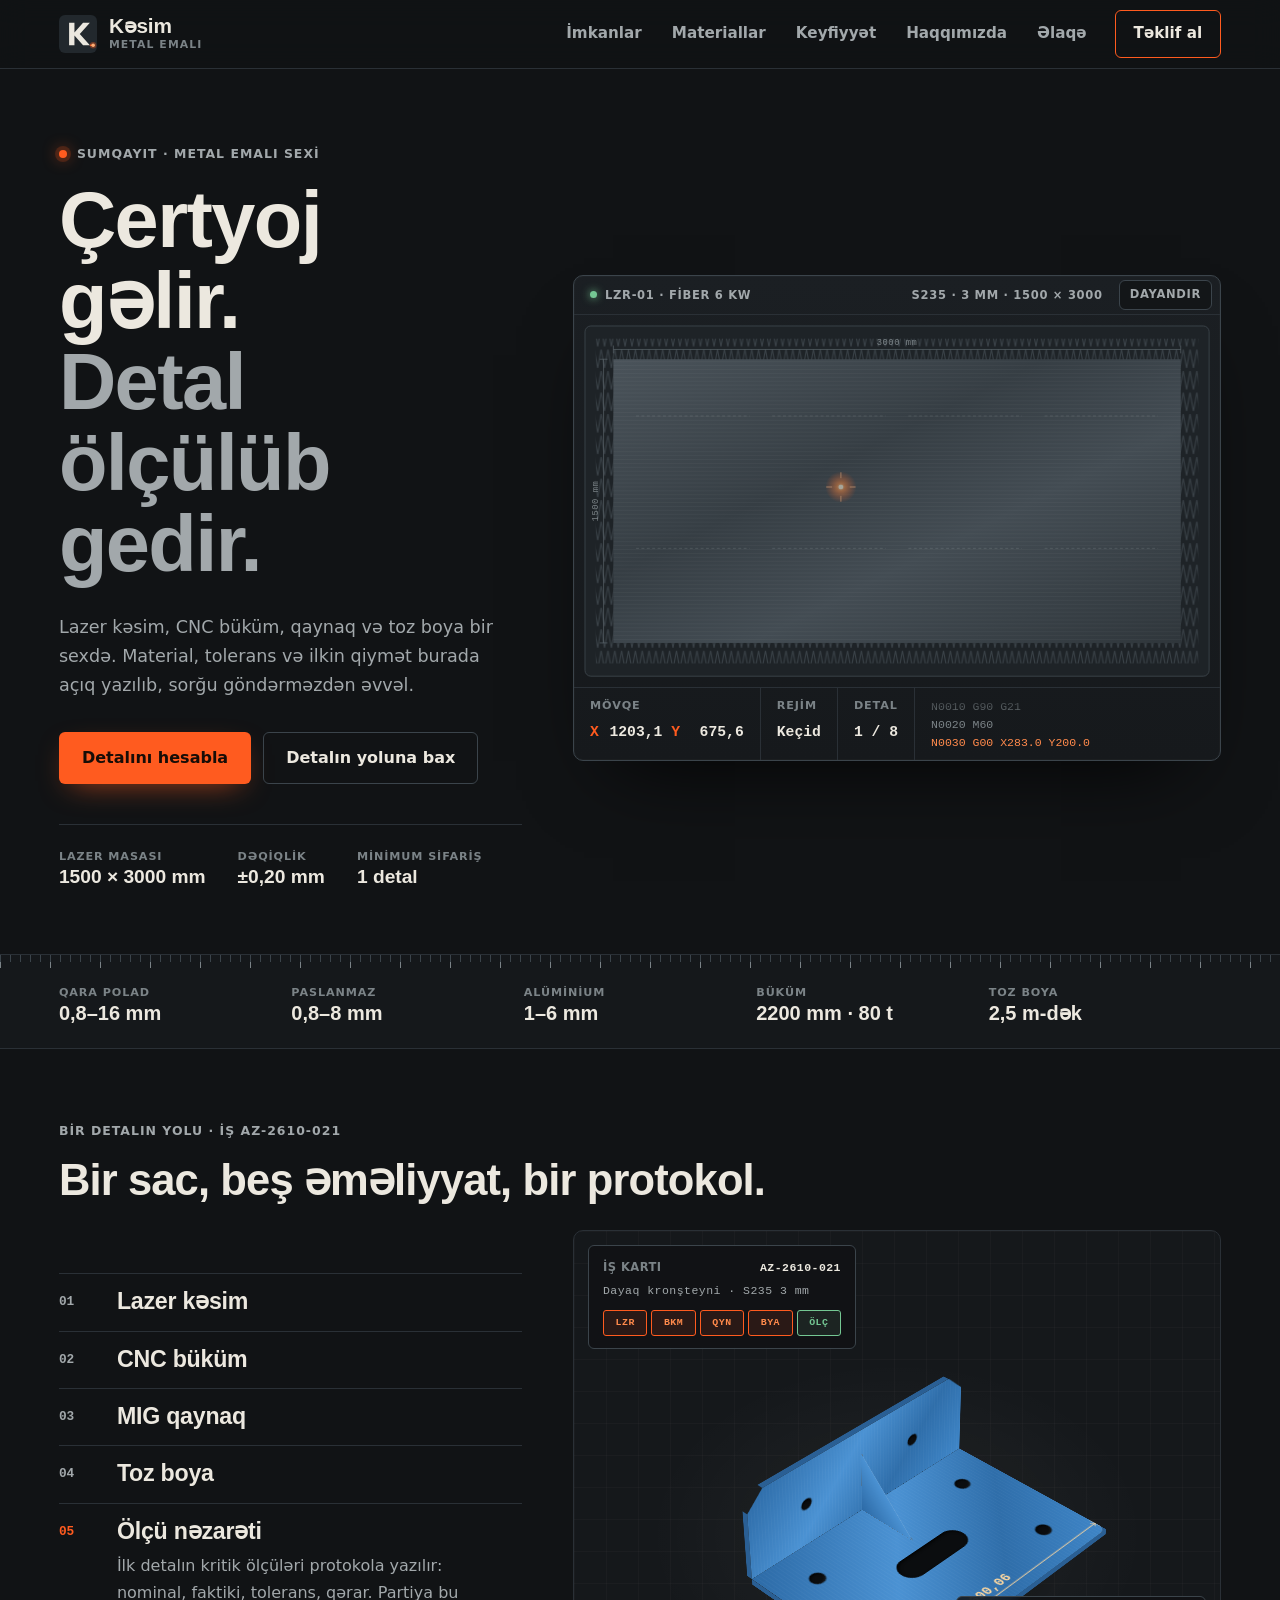
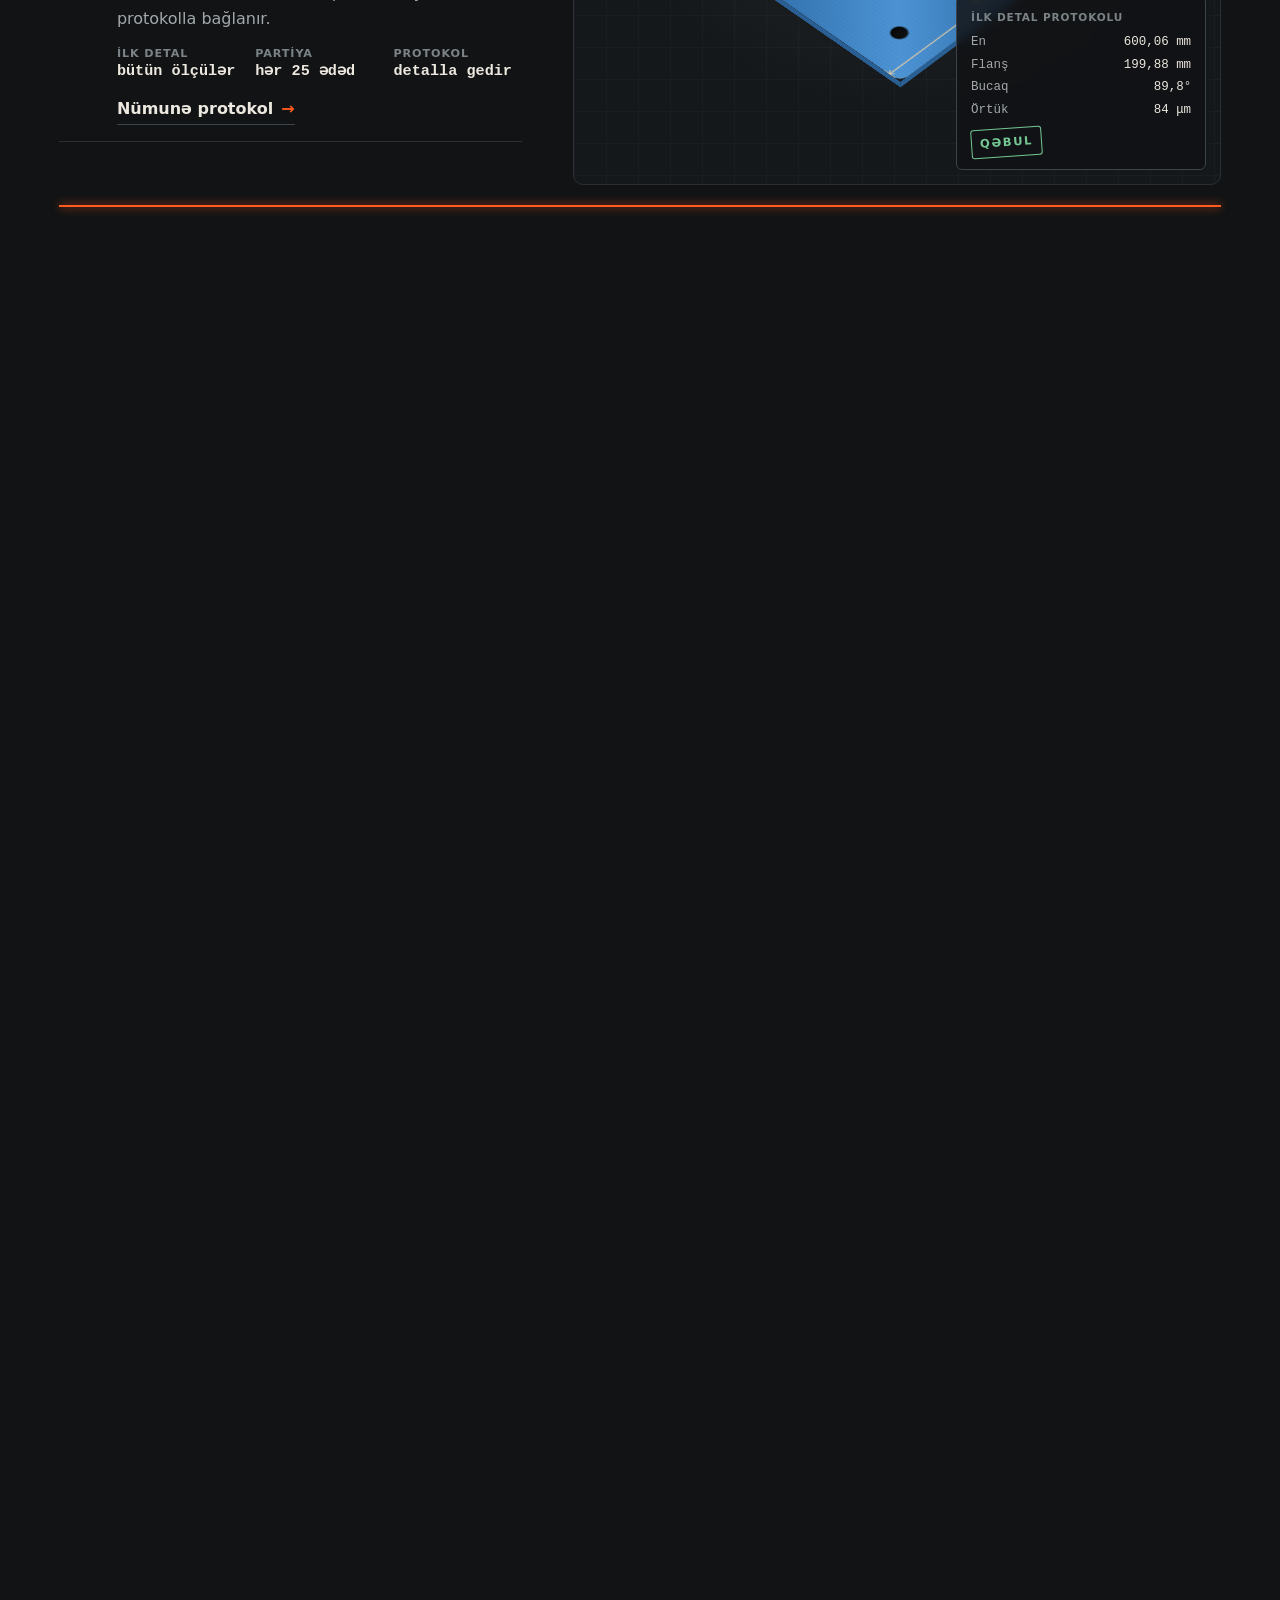
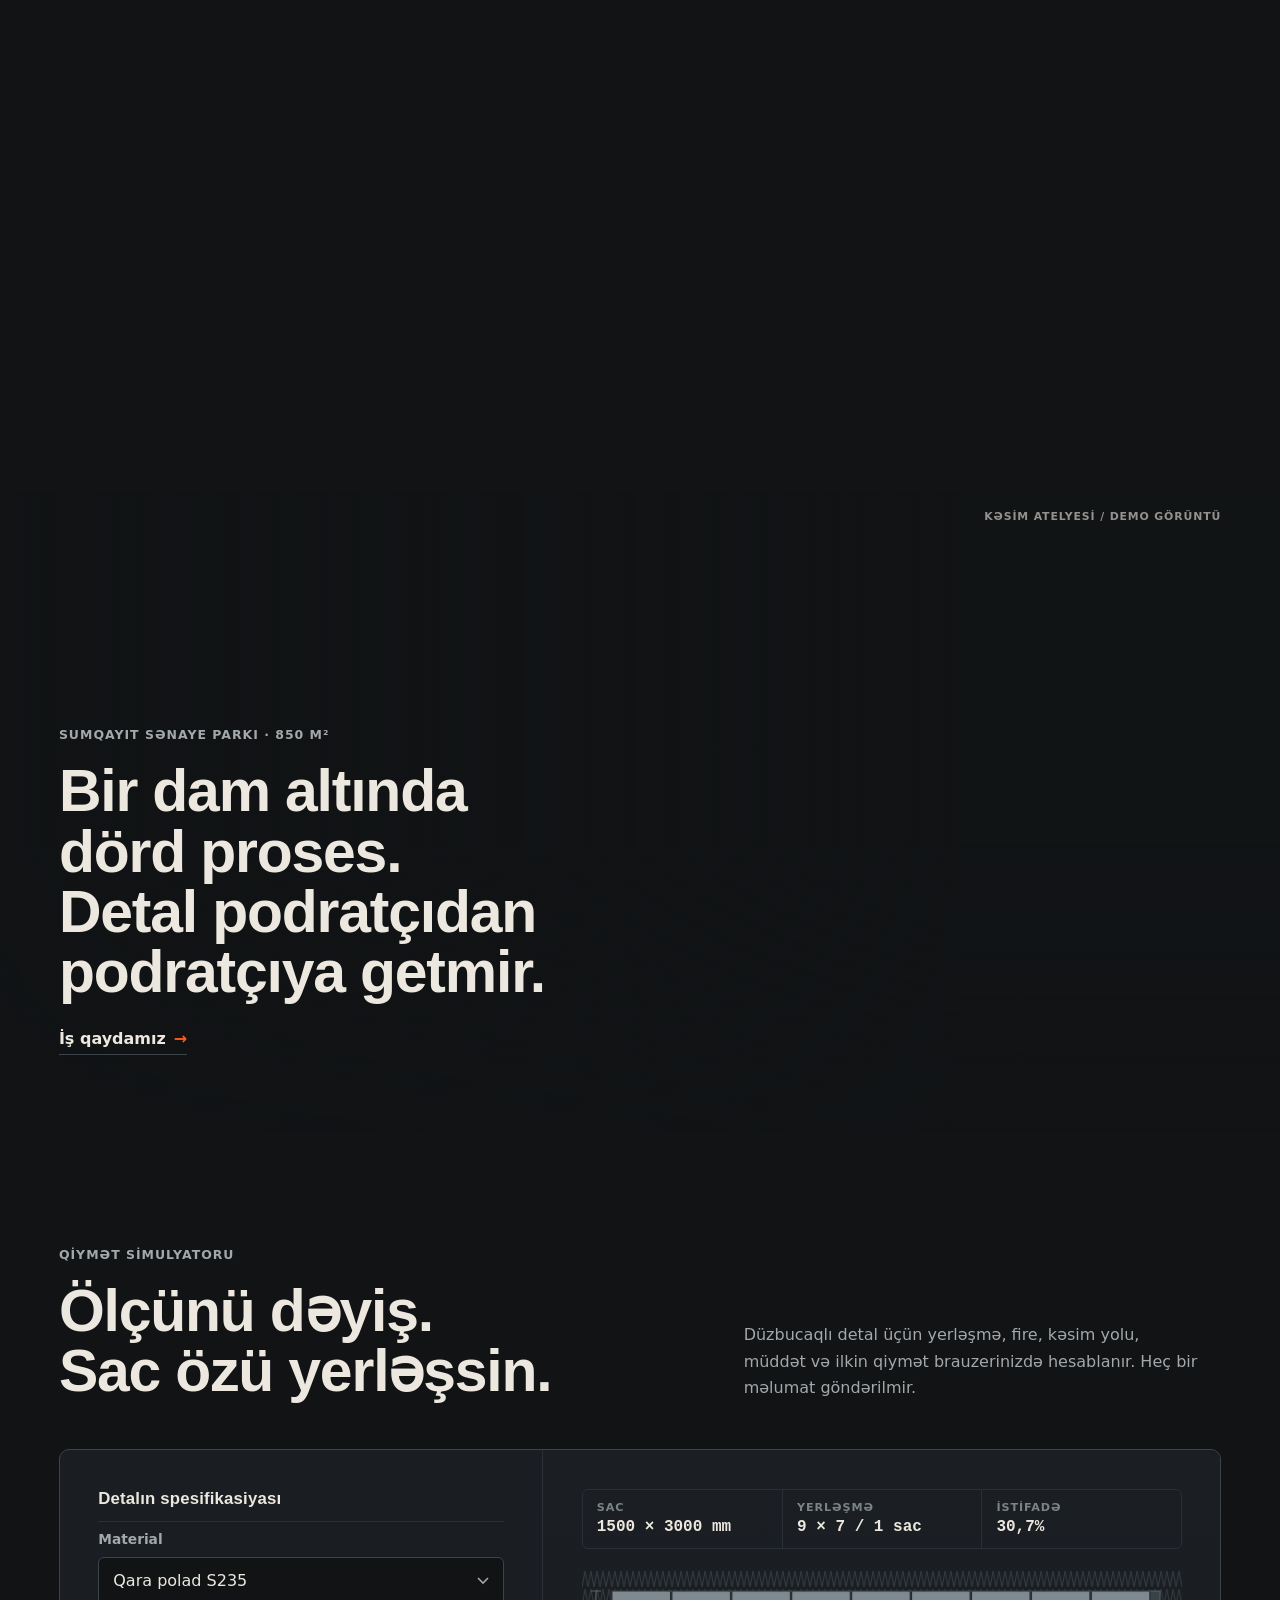
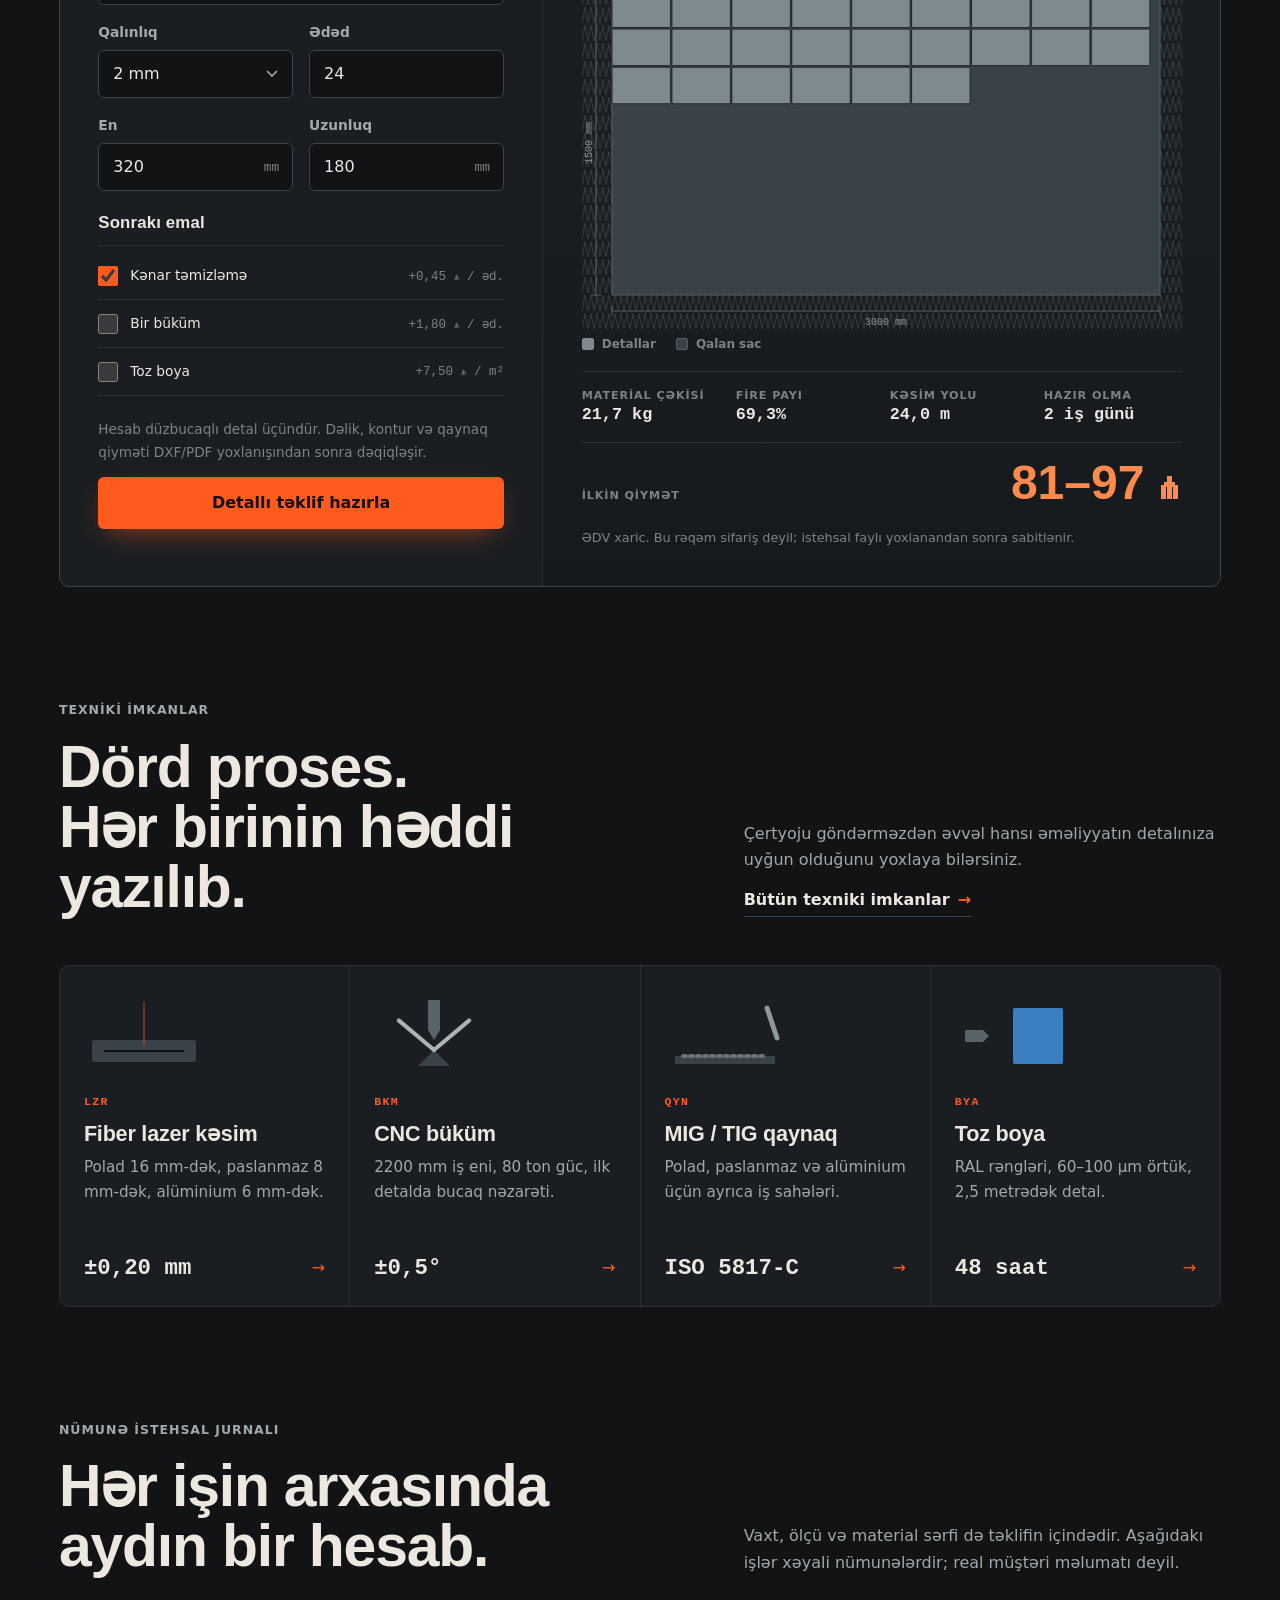
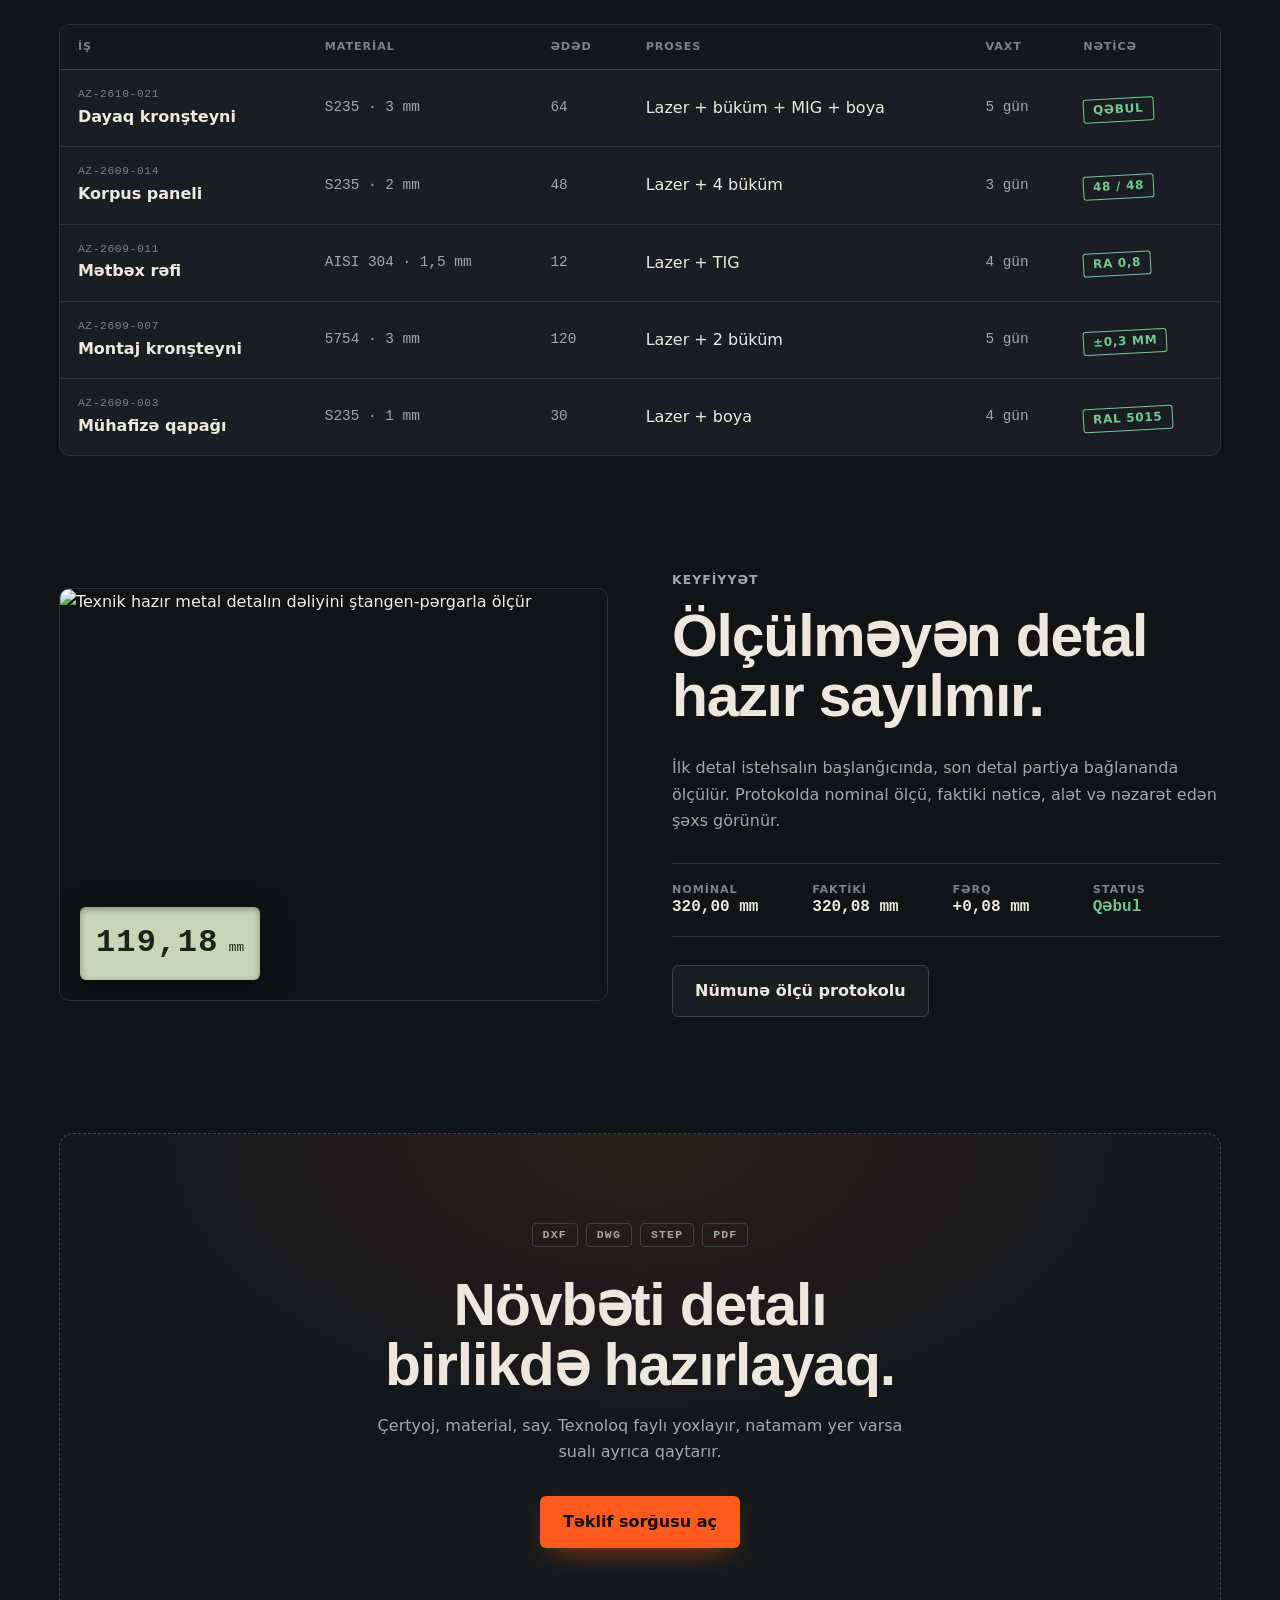
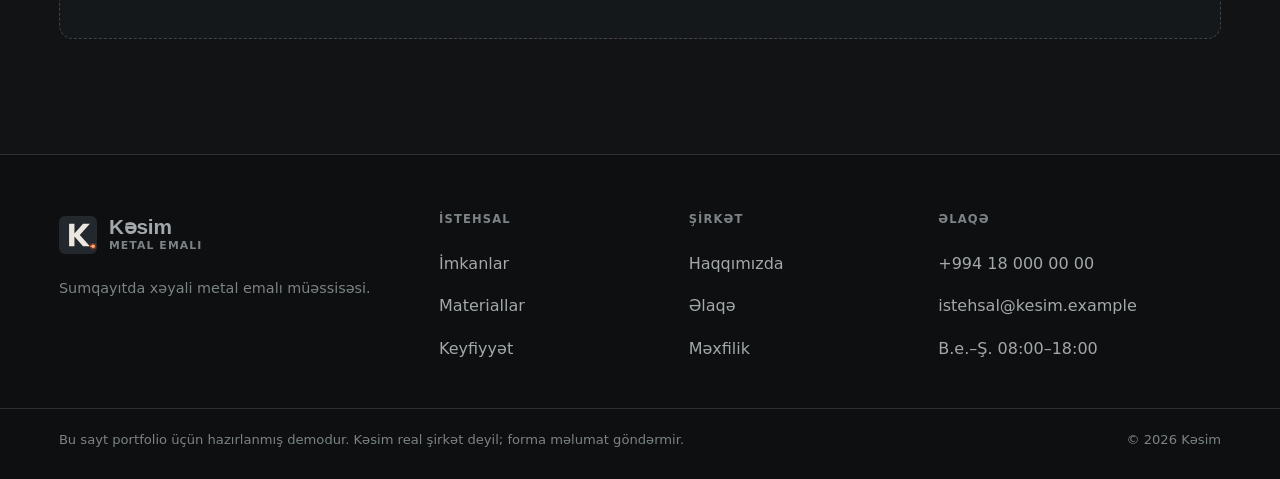
==== commit cd17cfee: "Rebuild Kesim as a night-shift fabrication shop The first screen is a working laser bed: a fiber hea" ====
--- a/index.html
+++ b/index.html
@@ -13,7 +13,7 @@
   <meta property="og:description" content="Detalın ölçüsünü və sayını yazın; material, fire, müddət və ilkin qiymət ekranda hesablansın.">
   <meta property="og:url" content="https://twenion.github.io/manufacturing-site-demo/">
   <meta property="og:site_name" content="Kəsim">
-  <meta name="theme-color" content="#eaf0f0">
+  <meta name="theme-color" content="#111315">
   <link rel="icon" type="image/svg+xml" href="assets/img/favicon.svg">
   <link rel="stylesheet" href="assets/css/style.css">
   <script type="application/ld+json">
@@ -66,60 +66,206 @@
         <a class="nav-cta" href="teklif.html">Təklif al</a>
       </nav>
     </div>
+    <span class="cut-progress" aria-hidden="true"></span>
   </header>
 
   <main id="main">
-    <section class="workbench" aria-labelledby="page-title">
-      <div class="hero-stage">
-        <div class="hero-copy">
-          <p class="hero-label">Metal emalı · Sumqayıt</p>
-          <h1 id="page-title">Fikir sizdən.<br>Forma bizdən.</h1>
-          <p>Bir sacdan min imkan. Lazer kəsimdən son bükümə qədər, hər detal çertyojunuza uyğun.</p>
-          <div class="hero-actions"><a class="primary-button" href="#canli-hesab">Detalını hesabla <span aria-hidden="true">↗</span></a><a class="hero-link" href="imkanlar.html">İmkanları kəşf et</a></div>
-          <p class="hero-demo">Xəyali istehsalçı. İşləyən demo.</p>
+    <section class="hero" aria-labelledby="page-title">
+      <div class="hero-copy">
+        <p class="eyebrow"><span class="beam-dot" aria-hidden="true"></span>Sumqayıt · metal emalı sexi</p>
+        <h1 id="page-title">Çertyoj gəlir.<span>Detal ölçülüb gedir.</span></h1>
+        <p class="hero-lead">Lazer kəsim, CNC büküm, qaynaq və toz boya bir sexdə. Material, tolerans və ilkin qiymət burada açıq yazılıb, sorğu göndərməzdən əvvəl.</p>
+        <div class="hero-actions">
+          <a class="primary-button" href="#canli-hesab">Detalını hesabla</a>
+          <a class="ghost-button" href="#yol">Detalın yoluna bax</a>
         </div>
-        <div class="fabrication" data-stage="cut">
-          <div class="fabrication-caption"><span>Bir detalın hekayəsi</span><span>2 mm / S235</span></div>
-          <svg class="metal-scene" viewBox="0 0 640 510" role="img" aria-labelledby="metal-title metal-desc">
-            <title id="metal-title">Sacdan hazır montaj detalına</title><desc id="metal-desc">Kəsim, büküm və səth emalını göstərən metal detal modeli.</desc>
+        <dl class="hero-facts">
+          <div><dt>Lazer masası</dt><dd>1500 × 3000 mm</dd></div>
+          <div><dt>Dəqiqlik</dt><dd>±0,20 mm</dd></div>
+          <div><dt>Minimum sifariş</dt><dd>1 detal</dd></div>
+        </dl>
+      </div>
+
+      <figure class="bed" data-bed>
+        <div class="bed-top">
+          <span><i class="status-led" aria-hidden="true"></i>LZR-01 · fiber 6 kW</span>
+          <span class="bed-material">S235 · 3 mm · 1500 × 3000</span>
+          <button class="bed-toggle" type="button" data-bed-toggle aria-pressed="false" aria-label="Animasiyanı dayandır" hidden>Dayandır</button>
+        </div>
+        <div class="bed-screen">
+          <svg class="bed-svg" viewBox="0 0 640 360" role="img" aria-labelledby="bed-title bed-desc">
+            <title id="bed-title">Lazer masasında səkkiz kronşteyn detalının kəsimi</title>
+            <desc id="bed-desc">1500 × 3000 mm polad sacdan səkkiz montaj kronşteyni kəsilir: əvvəl daxili dəliklər, sonra xarici kontur. Qırıq xətt büküm yerini göstərir.</desc>
             <defs>
-              <linearGradient id="metal" x1="0" y1="0" x2="1" y2="1"><stop stop-color="#f9fcfc"/><stop offset=".28" stop-color="#a1b5b9"/><stop offset=".48" stop-color="#e7eeee"/><stop offset=".72" stop-color="#81999f"/><stop offset="1" stop-color="#c9d5d7"/></linearGradient>
-              <linearGradient id="edge" x2="0" y2="1"><stop stop-color="#7a9298"/><stop offset="1" stop-color="#314f58"/></linearGradient>
-              <linearGradient id="fold-metal" x2="1" y2="0"><stop stop-color="#8ea6ac"/><stop offset=".48" stop-color="#f0f5f5"/><stop offset="1" stop-color="#6c878f"/></linearGradient>
-              <pattern id="draft-grid" width="38" height="38" patternUnits="userSpaceOnUse"><path d="M38 0H0V38" fill="none" stroke="#a8bec3" stroke-width=".6"/></pattern>
-              <filter id="soft-shadow"><feGaussianBlur stdDeviation="14"/></filter>
+              <pattern id="slats" width="14" height="22" patternUnits="userSpaceOnUse"><path d="M0 22 3.5 3 7 22 10.5 3 14 22" fill="none" stroke="#3a4248" stroke-width="1.1"/></pattern>
+              <linearGradient id="plate" x1="0" y1="0" x2="1" y2="1"><stop offset="0" stop-color="#4a535a"/><stop offset=".38" stop-color="#363e44"/><stop offset=".62" stop-color="#434c53"/><stop offset="1" stop-color="#2f363b"/></linearGradient>
+              <pattern id="brush" width="640" height="4" patternUnits="userSpaceOnUse"><path d="M0 1.5h640" stroke="#ffffff" stroke-opacity=".035" stroke-width="1"/></pattern>
+              <radialGradient id="head-glow"><stop offset="0" stop-color="#fff1c9"/><stop offset=".25" stop-color="#ff8a3d" stop-opacity=".85"/><stop offset="1" stop-color="#ff5b1f" stop-opacity="0"/></radialGradient>
             </defs>
-            <path fill="url(#draft-grid)" opacity=".55" d="M30 325 315 160 618 335 330 502Z"/>
-            <ellipse cx="328" cy="386" rx="197" ry="43" fill="#254e5b" opacity=".16" filter="url(#soft-shadow)"/>
-            <g class="metal-object">
-              <g class="metal-base">
-                <path fill="url(#edge)" d="m116 279 231-134 190 110v12L306 403 116 292Z"/>
-                <path class="part-face" fill="url(#metal)" stroke="#f6ffff" stroke-width="1.2" d="m116 279 231-134 190 110-231 135Z"/>
-                <g fill="#385761" stroke="#b9cccf" stroke-width="3"><ellipse cx="181" cy="280" rx="15" ry="8.5"/><ellipse cx="347" cy="184" rx="15" ry="8.5"/><ellipse cx="305" cy="352" rx="15" ry="8.5"/><ellipse cx="472" cy="256" rx="15" ry="8.5"/></g>
-                <path d="m225 273 99-57 104 60-99 57Z" fill="#65818a" stroke="#f5ffff" stroke-width="2"/>
-                <path d="m225 273 99-57v9l-91 53Z" fill="#304e58"/>
-                <path class="cut-line" pathLength="100" d="m116 279 231-134 190 110-231 135Z" fill="none" stroke="#db6940" stroke-width="2.5"/>
-              </g>
-              <g class="metal-fold">
-                <path d="m116 279 231-134v-109L116 170Z" fill="url(#fold-metal)" stroke="#e8f1f2" stroke-width="1.5"/>
-                <path d="m116 279-8-5V167L339 32l8 4L116 170Z" fill="#6b858e"/>
-                <g fill="#34535e" stroke="#c0d1d4" stroke-width="2"><ellipse cx="168" cy="186" rx="10" ry="17" transform="rotate(30 168 186)"/><ellipse cx="293" cy="113" rx="10" ry="17" transform="rotate(30 293 113)"/></g>
-              </g>
-              <g class="laser-head"><path d="m313 17 36-20 34 20v60l-34 20-36-20Z" fill="#234651"/><path d="m349 37 34-20v60l-34 20Z" fill="#41636e"/><path d="m337 89 12 8 12-7v25l-12 10-12-8Z" fill="#b3c6ca"/><path d="M349 125v40" stroke="#e76a3b" stroke-width="2"/><circle cx="349" cy="166" r="7" fill="#fff7da" stroke="#e87746" stroke-width="3"/><path d="m334 163-19-5m40 17 15 14m-20-8v15m11-31 23-4" stroke="#df764a" stroke-width="2"/></g>
+            <rect class="bed-frame" x="1" y="1" width="638" height="358" rx="6"/>
+            <rect x="12" y="14" width="616" height="332" fill="url(#slats)"/>
+            <g class="sheet" data-sheet>
+              <rect x="30" y="35" width="580" height="290" fill="url(#plate)"/>
+              <rect x="30" y="35" width="580" height="290" fill="url(#brush)"/>
+              <g class="nest-part" data-part="1"><path class="part-body" fill-rule="evenodd" d="M60.93 54.33H161.47L169.2 62.07V166.47A3.87 3.87 0 0 1 165.33 170.33H57.07A3.87 3.87 0 0 1 53.2 166.47V62.07ZM93.8 125.87H128.6A5.8 5.8 0 0 1 128.6 137.47H93.8A5.8 5.8 0 0 1 93.8 125.87ZM155.09 152.93A3.29 3.29 0 1 1 148.51 152.93A3.29 3.29 0 1 1 155.09 152.93M73.89 152.93A3.29 3.29 0 1 1 67.31 152.93A3.29 3.29 0 1 1 73.89 152.93M155.09 110.4A3.29 3.29 0 1 1 148.51 110.4A3.29 3.29 0 1 1 155.09 110.4M73.89 110.4A3.29 3.29 0 1 1 67.31 110.4A3.29 3.29 0 1 1 73.89 110.4M142.71 73.67A2.51 2.51 0 1 1 137.69 73.67A2.51 2.51 0 1 1 142.71 73.67M84.71 73.67A2.51 2.51 0 1 1 79.69 73.67A2.51 2.51 0 1 1 84.71 73.67"/><path class="bend-mark" d="M53.2 93H169.2"/><path class="kerf" d="M84.71 73.67A2.51 2.51 0 1 1 79.69 73.67A2.51 2.51 0 1 1 84.71 73.67" data-g="G00 X283.0 Y200.0|M03|G02 I-13.0 J0.0|M05"/><path class="kerf" d="M142.71 73.67A2.51 2.51 0 1 1 137.69 73.67A2.51 2.51 0 1 1 142.71 73.67" data-g="G00 X583.0 Y200.0|M03|G02 I-13.0 J0.0|M05"/><path class="kerf" d="M73.89 110.4A3.29 3.29 0 1 1 67.31 110.4A3.29 3.29 0 1 1 73.89 110.4" data-g="G00 X227.0 Y390.0|M03|G02 I-17.0 J0.0|M05"/><path class="kerf" d="M155.09 110.4A3.29 3.29 0 1 1 148.51 110.4A3.29 3.29 0 1 1 155.09 110.4" data-g="G00 X647.0 Y390.0|M03|G02 I-17.0 J0.0|M05"/><path class="kerf" d="M73.89 152.93A3.29 3.29 0 1 1 67.31 152.93A3.29 3.29 0 1 1 73.89 152.93" data-g="G00 X227.0 Y610.0|M03|G02 I-17.0 J0.0|M05"/><path class="kerf" d="M155.09 152.93A3.29 3.29 0 1 1 148.51 152.93A3.29 3.29 0 1 1 155.09 152.93" data-g="G00 X647.0 Y610.0|M03|G02 I-17.0 J0.0|M05"/><path class="kerf" d="M93.8 125.87H128.6A5.8 5.8 0 0 1 128.6 137.47H93.8A5.8 5.8 0 0 1 93.8 125.87Z" data-g="G00 X330.0 Y470.0|M03|G01 X510.0|G02 X510.0 Y530.0 I0.0 J30.0|G01 X330.0|G02 X330.0 Y470.0 I0.0 J-30.0|M05"/><path class="kerf" d="M60.93 54.33H161.47L169.2 62.07V166.47A3.87 3.87 0 0 1 165.33 170.33H57.07A3.87 3.87 0 0 1 53.2 166.47V62.07Z" data-g="G00 X160.0 Y100.0|M03|G01 X680.0|G01 X720.0 Y140.0|G01 Y680.0|G02 X700.0 Y700.0 I-20.0 J0.0|G01 X140.0|G02 X120.0 Y680.0 I0.0 J-20.0|G01 Y140.0|G01 X160.0 Y100.0|M05"/></g>
+              <g class="nest-part" data-part="2"><path class="part-body" fill-rule="evenodd" d="M200.13 54.33H300.67L308.4 62.07V166.47A3.87 3.87 0 0 1 304.53 170.33H196.27A3.87 3.87 0 0 1 192.4 166.47V62.07ZM233 125.87H267.8A5.8 5.8 0 0 1 267.8 137.47H233A5.8 5.8 0 0 1 233 125.87ZM294.29 152.93A3.29 3.29 0 1 1 287.71 152.93A3.29 3.29 0 1 1 294.29 152.93M213.09 152.93A3.29 3.29 0 1 1 206.51 152.93A3.29 3.29 0 1 1 213.09 152.93M294.29 110.4A3.29 3.29 0 1 1 287.71 110.4A3.29 3.29 0 1 1 294.29 110.4M213.09 110.4A3.29 3.29 0 1 1 206.51 110.4A3.29 3.29 0 1 1 213.09 110.4M281.91 73.67A2.51 2.51 0 1 1 276.89 73.67A2.51 2.51 0 1 1 281.91 73.67M223.91 73.67A2.51 2.51 0 1 1 218.89 73.67A2.51 2.51 0 1 1 223.91 73.67"/><path class="bend-mark" d="M192.4 93H308.4"/><path class="kerf" d="M223.91 73.67A2.51 2.51 0 1 1 218.89 73.67A2.51 2.51 0 1 1 223.91 73.67" data-g="G00 X1003.0 Y200.0|M03|G02 I-13.0 J0.0|M05"/><path class="kerf" d="M281.91 73.67A2.51 2.51 0 1 1 276.89 73.67A2.51 2.51 0 1 1 281.91 73.67" data-g="G00 X1303.0 Y200.0|M03|G02 I-13.0 J0.0|M05"/><path class="kerf" d="M213.09 110.4A3.29 3.29 0 1 1 206.51 110.4A3.29 3.29 0 1 1 213.09 110.4" data-g="G00 X947.0 Y390.0|M03|G02 I-17.0 J0.0|M05"/><path class="kerf" d="M294.29 110.4A3.29 3.29 0 1 1 287.71 110.4A3.29 3.29 0 1 1 294.29 110.4" data-g="G00 X1367.0 Y390.0|M03|G02 I-17.0 J0.0|M05"/><path class="kerf" d="M213.09 152.93A3.29 3.29 0 1 1 206.51 152.93A3.29 3.29 0 1 1 213.09 152.93" data-g="G00 X947.0 Y610.0|M03|G02 I-17.0 J0.0|M05"/><path class="kerf" d="M294.29 152.93A3.29 3.29 0 1 1 287.71 152.93A3.29 3.29 0 1 1 294.29 152.93" data-g="G00 X1367.0 Y610.0|M03|G02 I-17.0 J0.0|M05"/><path class="kerf" d="M233 125.87H267.8A5.8 5.8 0 0 1 267.8 137.47H233A5.8 5.8 0 0 1 233 125.87Z" data-g="G00 X1050.0 Y470.0|M03|G01 X1230.0|G02 X1230.0 Y530.0 I0.0 J30.0|G01 X1050.0|G02 X1050.0 Y470.0 I0.0 J-30.0|M05"/><path class="kerf" d="M200.13 54.33H300.67L308.4 62.07V166.47A3.87 3.87 0 0 1 304.53 170.33H196.27A3.87 3.87 0 0 1 192.4 166.47V62.07Z" data-g="G00 X880.0 Y100.0|M03|G01 X1400.0|G01 X1440.0 Y140.0|G01 Y680.0|G02 X1420.0 Y700.0 I-20.0 J0.0|G01 X860.0|G02 X840.0 Y680.0 I0.0 J-20.0|G01 Y140.0|G01 X880.0 Y100.0|M05"/></g>
+              <g class="nest-part" data-part="3"><path class="part-body" fill-rule="evenodd" d="M339.33 54.33H439.87L447.6 62.07V166.47A3.87 3.87 0 0 1 443.73 170.33H335.47A3.87 3.87 0 0 1 331.6 166.47V62.07ZM372.2 125.87H407A5.8 5.8 0 0 1 407 137.47H372.2A5.8 5.8 0 0 1 372.2 125.87ZM433.49 152.93A3.29 3.29 0 1 1 426.91 152.93A3.29 3.29 0 1 1 433.49 152.93M352.29 152.93A3.29 3.29 0 1 1 345.71 152.93A3.29 3.29 0 1 1 352.29 152.93M433.49 110.4A3.29 3.29 0 1 1 426.91 110.4A3.29 3.29 0 1 1 433.49 110.4M352.29 110.4A3.29 3.29 0 1 1 345.71 110.4A3.29 3.29 0 1 1 352.29 110.4M421.11 73.67A2.51 2.51 0 1 1 416.09 73.67A2.51 2.51 0 1 1 421.11 73.67M363.11 73.67A2.51 2.51 0 1 1 358.09 73.67A2.51 2.51 0 1 1 363.11 73.67"/><path class="bend-mark" d="M331.6 93H447.6"/><path class="kerf" d="M363.11 73.67A2.51 2.51 0 1 1 358.09 73.67A2.51 2.51 0 1 1 363.11 73.67" data-g="G00 X1723.0 Y200.0|M03|G02 I-13.0 J0.0|M05"/><path class="kerf" d="M421.11 73.67A2.51 2.51 0 1 1 416.09 73.67A2.51 2.51 0 1 1 421.11 73.67" data-g="G00 X2023.0 Y200.0|M03|G02 I-13.0 J0.0|M05"/><path class="kerf" d="M352.29 110.4A3.29 3.29 0 1 1 345.71 110.4A3.29 3.29 0 1 1 352.29 110.4" data-g="G00 X1667.0 Y390.0|M03|G02 I-17.0 J0.0|M05"/><path class="kerf" d="M433.49 110.4A3.29 3.29 0 1 1 426.91 110.4A3.29 3.29 0 1 1 433.49 110.4" data-g="G00 X2087.0 Y390.0|M03|G02 I-17.0 J0.0|M05"/><path class="kerf" d="M352.29 152.93A3.29 3.29 0 1 1 345.71 152.93A3.29 3.29 0 1 1 352.29 152.93" data-g="G00 X1667.0 Y610.0|M03|G02 I-17.0 J0.0|M05"/><path class="kerf" d="M433.49 152.93A3.29 3.29 0 1 1 426.91 152.93A3.29 3.29 0 1 1 433.49 152.93" data-g="G00 X2087.0 Y610.0|M03|G02 I-17.0 J0.0|M05"/><path class="kerf" d="M372.2 125.87H407A5.8 5.8 0 0 1 407 137.47H372.2A5.8 5.8 0 0 1 372.2 125.87Z" data-g="G00 X1770.0 Y470.0|M03|G01 X1950.0|G02 X1950.0 Y530.0 I0.0 J30.0|G01 X1770.0|G02 X1770.0 Y470.0 I0.0 J-30.0|M05"/><path class="kerf" d="M339.33 54.33H439.87L447.6 62.07V166.47A3.87 3.87 0 0 1 443.73 170.33H335.47A3.87 3.87 0 0 1 331.6 166.47V62.07Z" data-g="G00 X1600.0 Y100.0|M03|G01 X2120.0|G01 X2160.0 Y140.0|G01 Y680.0|G02 X2140.0 Y700.0 I-20.0 J0.0|G01 X1580.0|G02 X1560.0 Y680.0 I0.0 J-20.0|G01 Y140.0|G01 X1600.0 Y100.0|M05"/></g>
+              <g class="nest-part" data-part="4"><path class="part-body" fill-rule="evenodd" d="M478.53 54.33H579.07L586.8 62.07V166.47A3.87 3.87 0 0 1 582.93 170.33H474.67A3.87 3.87 0 0 1 470.8 166.47V62.07ZM511.4 125.87H546.2A5.8 5.8 0 0 1 546.2 137.47H511.4A5.8 5.8 0 0 1 511.4 125.87ZM572.69 152.93A3.29 3.29 0 1 1 566.11 152.93A3.29 3.29 0 1 1 572.69 152.93M491.49 152.93A3.29 3.29 0 1 1 484.91 152.93A3.29 3.29 0 1 1 491.49 152.93M572.69 110.4A3.29 3.29 0 1 1 566.11 110.4A3.29 3.29 0 1 1 572.69 110.4M491.49 110.4A3.29 3.29 0 1 1 484.91 110.4A3.29 3.29 0 1 1 491.49 110.4M560.31 73.67A2.51 2.51 0 1 1 555.29 73.67A2.51 2.51 0 1 1 560.31 73.67M502.31 73.67A2.51 2.51 0 1 1 497.29 73.67A2.51 2.51 0 1 1 502.31 73.67"/><path class="bend-mark" d="M470.8 93H586.8"/><path class="kerf" d="M502.31 73.67A2.51 2.51 0 1 1 497.29 73.67A2.51 2.51 0 1 1 502.31 73.67" data-g="G00 X2443.0 Y200.0|M03|G02 I-13.0 J0.0|M05"/><path class="kerf" d="M560.31 73.67A2.51 2.51 0 1 1 555.29 73.67A2.51 2.51 0 1 1 560.31 73.67" data-g="G00 X2743.0 Y200.0|M03|G02 I-13.0 J0.0|M05"/><path class="kerf" d="M491.49 110.4A3.29 3.29 0 1 1 484.91 110.4A3.29 3.29 0 1 1 491.49 110.4" data-g="G00 X2387.0 Y390.0|M03|G02 I-17.0 J0.0|M05"/><path class="kerf" d="M572.69 110.4A3.29 3.29 0 1 1 566.11 110.4A3.29 3.29 0 1 1 572.69 110.4" data-g="G00 X2807.0 Y390.0|M03|G02 I-17.0 J0.0|M05"/><path class="kerf" d="M491.49 152.93A3.29 3.29 0 1 1 484.91 152.93A3.29 3.29 0 1 1 491.49 152.93" data-g="G00 X2387.0 Y610.0|M03|G02 I-17.0 J0.0|M05"/><path class="kerf" d="M572.69 152.93A3.29 3.29 0 1 1 566.11 152.93A3.29 3.29 0 1 1 572.69 152.93" data-g="G00 X2807.0 Y610.0|M03|G02 I-17.0 J0.0|M05"/><path class="kerf" d="M511.4 125.87H546.2A5.8 5.8 0 0 1 546.2 137.47H511.4A5.8 5.8 0 0 1 511.4 125.87Z" data-g="G00 X2490.0 Y470.0|M03|G01 X2670.0|G02 X2670.0 Y530.0 I0.0 J30.0|G01 X2490.0|G02 X2490.0 Y470.0 I0.0 J-30.0|M05"/><path class="kerf" d="M478.53 54.33H579.07L586.8 62.07V166.47A3.87 3.87 0 0 1 582.93 170.33H474.67A3.87 3.87 0 0 1 470.8 166.47V62.07Z" data-g="G00 X2320.0 Y100.0|M03|G01 X2840.0|G01 X2880.0 Y140.0|G01 Y680.0|G02 X2860.0 Y700.0 I-20.0 J0.0|G01 X2300.0|G02 X2280.0 Y680.0 I0.0 J-20.0|G01 Y140.0|G01 X2320.0 Y100.0|M05"/></g>
+              <g class="nest-part" data-part="5"><path class="part-body" fill-rule="evenodd" d="M60.93 189.67H161.47L169.2 197.4V301.8A3.87 3.87 0 0 1 165.33 305.67H57.07A3.87 3.87 0 0 1 53.2 301.8V197.4ZM93.8 261.2H128.6A5.8 5.8 0 0 1 128.6 272.8H93.8A5.8 5.8 0 0 1 93.8 261.2ZM155.09 288.27A3.29 3.29 0 1 1 148.51 288.27A3.29 3.29 0 1 1 155.09 288.27M73.89 288.27A3.29 3.29 0 1 1 67.31 288.27A3.29 3.29 0 1 1 73.89 288.27M155.09 245.73A3.29 3.29 0 1 1 148.51 245.73A3.29 3.29 0 1 1 155.09 245.73M73.89 245.73A3.29 3.29 0 1 1 67.31 245.73A3.29 3.29 0 1 1 73.89 245.73M142.71 209A2.51 2.51 0 1 1 137.69 209A2.51 2.51 0 1 1 142.71 209M84.71 209A2.51 2.51 0 1 1 79.69 209A2.51 2.51 0 1 1 84.71 209"/><path class="bend-mark" d="M53.2 228.33H169.2"/><path class="kerf" d="M84.71 209A2.51 2.51 0 1 1 79.69 209A2.51 2.51 0 1 1 84.71 209" data-g="G00 X283.0 Y900.0|M03|G02 I-13.0 J0.0|M05"/><path class="kerf" d="M142.71 209A2.51 2.51 0 1 1 137.69 209A2.51 2.51 0 1 1 142.71 209" data-g="G00 X583.0 Y900.0|M03|G02 I-13.0 J0.0|M05"/><path class="kerf" d="M73.89 245.73A3.29 3.29 0 1 1 67.31 245.73A3.29 3.29 0 1 1 73.89 245.73" data-g="G00 X227.0 Y1090.0|M03|G02 I-17.0 J0.0|M05"/><path class="kerf" d="M155.09 245.73A3.29 3.29 0 1 1 148.51 245.73A3.29 3.29 0 1 1 155.09 245.73" data-g="G00 X647.0 Y1090.0|M03|G02 I-17.0 J0.0|M05"/><path class="kerf" d="M73.89 288.27A3.29 3.29 0 1 1 67.31 288.27A3.29 3.29 0 1 1 73.89 288.27" data-g="G00 X227.0 Y1310.0|M03|G02 I-17.0 J0.0|M05"/><path class="kerf" d="M155.09 288.27A3.29 3.29 0 1 1 148.51 288.27A3.29 3.29 0 1 1 155.09 288.27" data-g="G00 X647.0 Y1310.0|M03|G02 I-17.0 J0.0|M05"/><path class="kerf" d="M93.8 261.2H128.6A5.8 5.8 0 0 1 128.6 272.8H93.8A5.8 5.8 0 0 1 93.8 261.2Z" data-g="G00 X330.0 Y1170.0|M03|G01 X510.0|G02 X510.0 Y1230.0 I0.0 J30.0|G01 X330.0|G02 X330.0 Y1170.0 I0.0 J-30.0|M05"/><path class="kerf" d="M60.93 189.67H161.47L169.2 197.4V301.8A3.87 3.87 0 0 1 165.33 305.67H57.07A3.87 3.87 0 0 1 53.2 301.8V197.4Z" data-g="G00 X160.0 Y800.0|M03|G01 X680.0|G01 X720.0 Y840.0|G01 Y1380.0|G02 X700.0 Y1400.0 I-20.0 J0.0|G01 X140.0|G02 X120.0 Y1380.0 I0.0 J-20.0|G01 Y840.0|G01 X160.0 Y800.0|M05"/></g>
+              <g class="nest-part" data-part="6"><path class="part-body" fill-rule="evenodd" d="M200.13 189.67H300.67L308.4 197.4V301.8A3.87 3.87 0 0 1 304.53 305.67H196.27A3.87 3.87 0 0 1 192.4 301.8V197.4ZM233 261.2H267.8A5.8 5.8 0 0 1 267.8 272.8H233A5.8 5.8 0 0 1 233 261.2ZM294.29 288.27A3.29 3.29 0 1 1 287.71 288.27A3.29 3.29 0 1 1 294.29 288.27M213.09 288.27A3.29 3.29 0 1 1 206.51 288.27A3.29 3.29 0 1 1 213.09 288.27M294.29 245.73A3.29 3.29 0 1 1 287.71 245.73A3.29 3.29 0 1 1 294.29 245.73M213.09 245.73A3.29 3.29 0 1 1 206.51 245.73A3.29 3.29 0 1 1 213.09 245.73M281.91 209A2.51 2.51 0 1 1 276.89 209A2.51 2.51 0 1 1 281.91 209M223.91 209A2.51 2.51 0 1 1 218.89 209A2.51 2.51 0 1 1 223.91 209"/><path class="bend-mark" d="M192.4 228.33H308.4"/><path class="kerf" d="M223.91 209A2.51 2.51 0 1 1 218.89 209A2.51 2.51 0 1 1 223.91 209" data-g="G00 X1003.0 Y900.0|M03|G02 I-13.0 J0.0|M05"/><path class="kerf" d="M281.91 209A2.51 2.51 0 1 1 276.89 209A2.51 2.51 0 1 1 281.91 209" data-g="G00 X1303.0 Y900.0|M03|G02 I-13.0 J0.0|M05"/><path class="kerf" d="M213.09 245.73A3.29 3.29 0 1 1 206.51 245.73A3.29 3.29 0 1 1 213.09 245.73" data-g="G00 X947.0 Y1090.0|M03|G02 I-17.0 J0.0|M05"/><path class="kerf" d="M294.29 245.73A3.29 3.29 0 1 1 287.71 245.73A3.29 3.29 0 1 1 294.29 245.73" data-g="G00 X1367.0 Y1090.0|M03|G02 I-17.0 J0.0|M05"/><path class="kerf" d="M213.09 288.27A3.29 3.29 0 1 1 206.51 288.27A3.29 3.29 0 1 1 213.09 288.27" data-g="G00 X947.0 Y1310.0|M03|G02 I-17.0 J0.0|M05"/><path class="kerf" d="M294.29 288.27A3.29 3.29 0 1 1 287.71 288.27A3.29 3.29 0 1 1 294.29 288.27" data-g="G00 X1367.0 Y1310.0|M03|G02 I-17.0 J0.0|M05"/><path class="kerf" d="M233 261.2H267.8A5.8 5.8 0 0 1 267.8 272.8H233A5.8 5.8 0 0 1 233 261.2Z" data-g="G00 X1050.0 Y1170.0|M03|G01 X1230.0|G02 X1230.0 Y1230.0 I0.0 J30.0|G01 X1050.0|G02 X1050.0 Y1170.0 I0.0 J-30.0|M05"/><path class="kerf" d="M200.13 189.67H300.67L308.4 197.4V301.8A3.87 3.87 0 0 1 304.53 305.67H196.27A3.87 3.87 0 0 1 192.4 301.8V197.4Z" data-g="G00 X880.0 Y800.0|M03|G01 X1400.0|G01 X1440.0 Y840.0|G01 Y1380.0|G02 X1420.0 Y1400.0 I-20.0 J0.0|G01 X860.0|G02 X840.0 Y1380.0 I0.0 J-20.0|G01 Y840.0|G01 X880.0 Y800.0|M05"/></g>
+              <g class="nest-part" data-part="7"><path class="part-body" fill-rule="evenodd" d="M339.33 189.67H439.87L447.6 197.4V301.8A3.87 3.87 0 0 1 443.73 305.67H335.47A3.87 3.87 0 0 1 331.6 301.8V197.4ZM372.2 261.2H407A5.8 5.8 0 0 1 407 272.8H372.2A5.8 5.8 0 0 1 372.2 261.2ZM433.49 288.27A3.29 3.29 0 1 1 426.91 288.27A3.29 3.29 0 1 1 433.49 288.27M352.29 288.27A3.29 3.29 0 1 1 345.71 288.27A3.29 3.29 0 1 1 352.29 288.27M433.49 245.73A3.29 3.29 0 1 1 426.91 245.73A3.29 3.29 0 1 1 433.49 245.73M352.29 245.73A3.29 3.29 0 1 1 345.71 245.73A3.29 3.29 0 1 1 352.29 245.73M421.11 209A2.51 2.51 0 1 1 416.09 209A2.51 2.51 0 1 1 421.11 209M363.11 209A2.51 2.51 0 1 1 358.09 209A2.51 2.51 0 1 1 363.11 209"/><path class="bend-mark" d="M331.6 228.33H447.6"/><path class="kerf" d="M363.11 209A2.51 2.51 0 1 1 358.09 209A2.51 2.51 0 1 1 363.11 209" data-g="G00 X1723.0 Y900.0|M03|G02 I-13.0 J0.0|M05"/><path class="kerf" d="M421.11 209A2.51 2.51 0 1 1 416.09 209A2.51 2.51 0 1 1 421.11 209" data-g="G00 X2023.0 Y900.0|M03|G02 I-13.0 J0.0|M05"/><path class="kerf" d="M352.29 245.73A3.29 3.29 0 1 1 345.71 245.73A3.29 3.29 0 1 1 352.29 245.73" data-g="G00 X1667.0 Y1090.0|M03|G02 I-17.0 J0.0|M05"/><path class="kerf" d="M433.49 245.73A3.29 3.29 0 1 1 426.91 245.73A3.29 3.29 0 1 1 433.49 245.73" data-g="G00 X2087.0 Y1090.0|M03|G02 I-17.0 J0.0|M05"/><path class="kerf" d="M352.29 288.27A3.29 3.29 0 1 1 345.71 288.27A3.29 3.29 0 1 1 352.29 288.27" data-g="G00 X1667.0 Y1310.0|M03|G02 I-17.0 J0.0|M05"/><path class="kerf" d="M433.49 288.27A3.29 3.29 0 1 1 426.91 288.27A3.29 3.29 0 1 1 433.49 288.27" data-g="G00 X2087.0 Y1310.0|M03|G02 I-17.0 J0.0|M05"/><path class="kerf" d="M372.2 261.2H407A5.8 5.8 0 0 1 407 272.8H372.2A5.8 5.8 0 0 1 372.2 261.2Z" data-g="G00 X1770.0 Y1170.0|M03|G01 X1950.0|G02 X1950.0 Y1230.0 I0.0 J30.0|G01 X1770.0|G02 X1770.0 Y1170.0 I0.0 J-30.0|M05"/><path class="kerf" d="M339.33 189.67H439.87L447.6 197.4V301.8A3.87 3.87 0 0 1 443.73 305.67H335.47A3.87 3.87 0 0 1 331.6 301.8V197.4Z" data-g="G00 X1600.0 Y800.0|M03|G01 X2120.0|G01 X2160.0 Y840.0|G01 Y1380.0|G02 X2140.0 Y1400.0 I-20.0 J0.0|G01 X1580.0|G02 X1560.0 Y1380.0 I0.0 J-20.0|G01 Y840.0|G01 X1600.0 Y800.0|M05"/></g>
+              <g class="nest-part" data-part="8"><path class="part-body" fill-rule="evenodd" d="M478.53 189.67H579.07L586.8 197.4V301.8A3.87 3.87 0 0 1 582.93 305.67H474.67A3.87 3.87 0 0 1 470.8 301.8V197.4ZM511.4 261.2H546.2A5.8 5.8 0 0 1 546.2 272.8H511.4A5.8 5.8 0 0 1 511.4 261.2ZM572.69 288.27A3.29 3.29 0 1 1 566.11 288.27A3.29 3.29 0 1 1 572.69 288.27M491.49 288.27A3.29 3.29 0 1 1 484.91 288.27A3.29 3.29 0 1 1 491.49 288.27M572.69 245.73A3.29 3.29 0 1 1 566.11 245.73A3.29 3.29 0 1 1 572.69 245.73M491.49 245.73A3.29 3.29 0 1 1 484.91 245.73A3.29 3.29 0 1 1 491.49 245.73M560.31 209A2.51 2.51 0 1 1 555.29 209A2.51 2.51 0 1 1 560.31 209M502.31 209A2.51 2.51 0 1 1 497.29 209A2.51 2.51 0 1 1 502.31 209"/><path class="bend-mark" d="M470.8 228.33H586.8"/><path class="kerf" d="M502.31 209A2.51 2.51 0 1 1 497.29 209A2.51 2.51 0 1 1 502.31 209" data-g="G00 X2443.0 Y900.0|M03|G02 I-13.0 J0.0|M05"/><path class="kerf" d="M560.31 209A2.51 2.51 0 1 1 555.29 209A2.51 2.51 0 1 1 560.31 209" data-g="G00 X2743.0 Y900.0|M03|G02 I-13.0 J0.0|M05"/><path class="kerf" d="M491.49 245.73A3.29 3.29 0 1 1 484.91 245.73A3.29 3.29 0 1 1 491.49 245.73" data-g="G00 X2387.0 Y1090.0|M03|G02 I-17.0 J0.0|M05"/><path class="kerf" d="M572.69 245.73A3.29 3.29 0 1 1 566.11 245.73A3.29 3.29 0 1 1 572.69 245.73" data-g="G00 X2807.0 Y1090.0|M03|G02 I-17.0 J0.0|M05"/><path class="kerf" d="M491.49 288.27A3.29 3.29 0 1 1 484.91 288.27A3.29 3.29 0 1 1 491.49 288.27" data-g="G00 X2387.0 Y1310.0|M03|G02 I-17.0 J0.0|M05"/><path class="kerf" d="M572.69 288.27A3.29 3.29 0 1 1 566.11 288.27A3.29 3.29 0 1 1 572.69 288.27" data-g="G00 X2807.0 Y1310.0|M03|G02 I-17.0 J0.0|M05"/><path class="kerf" d="M511.4 261.2H546.2A5.8 5.8 0 0 1 546.2 272.8H511.4A5.8 5.8 0 0 1 511.4 261.2Z" data-g="G00 X2490.0 Y1170.0|M03|G01 X2670.0|G02 X2670.0 Y1230.0 I0.0 J30.0|G01 X2490.0|G02 X2490.0 Y1170.0 I0.0 J-30.0|M05"/><path class="kerf" d="M478.53 189.67H579.07L586.8 197.4V301.8A3.87 3.87 0 0 1 582.93 305.67H474.67A3.87 3.87 0 0 1 470.8 301.8V197.4Z" data-g="G00 X2320.0 Y800.0|M03|G01 X2840.0|G01 X2880.0 Y840.0|G01 Y1380.0|G02 X2860.0 Y1400.0 I-20.0 J0.0|G01 X2300.0|G02 X2280.0 Y1380.0 I0.0 J-20.0|G01 Y840.0|G01 X2320.0 Y800.0|M05"/></g>
             </g>
-            <g class="drawing-dimensions" fill="none" stroke="#64848e" stroke-width="1"><path d="m118 325 188 108m-188-117v20m188 88v20M337 427l211-123m-211 115v18m211-142v19"/><path d="m114 325 8-1-2 7m182 97 7 5-8 1m36-12v7l8-1m195-122 8-5-1 8"/></g>
-            <g fill="#456772" font-family="Arial, sans-serif" font-size="13"><text x="193" y="402" transform="rotate(30 193 402)">180 mm</text><text x="426" y="389" transform="rotate(-30 426 389)">320 mm</text></g>
+            <g class="bed-dims" aria-hidden="true"><path d="M30 25h580M30 21v8M610 21v8M20 35v290M16 35h8M16 325h8"/><text x="320" y="20" text-anchor="middle">3000 mm</text><text x="14" y="180" text-anchor="middle" transform="rotate(-90 14 180)">1500 mm</text></g>
+            <g class="laser-head" data-head transform="translate(-40 -40)"><circle r="16" fill="url(#head-glow)"/><circle r="2.4" fill="#fff6dd"/><path d="M-9 0h-6M9 0h6M0-9v-6M0 9v6" stroke="#ffb27a" stroke-width="1"/></g>
           </svg>
-          <p class="stage-description" data-stage-description aria-live="polite">Kontur kəsilir. Hər millimetr çertyoja uyğundur.</p>
-          <div class="stage-controls" role="group" aria-label="Detalın emal mərhələsi"><button type="button" data-process="cut" aria-pressed="true"><span>01</span> Kəsim</button><button type="button" data-process="bend" aria-pressed="false"><span>02</span> Büküm</button><button type="button" data-process="finish" aria-pressed="false"><span>03</span> Səth</button></div>
+          <canvas class="sparks" data-sparks aria-hidden="true"></canvas>
         </div>
-      </div>
-      <div class="hero-bottom"><p>Çertyojdan istehsala.<br>Arada heç bir sual qalmasın.</p><dl class="hero-stats"><div><dt>İş masası</dt><dd>3 × 1,5 m</dd></div><div><dt>Dəqiqlik</dt><dd>±0,20 mm</dd></div><div><dt>Minimum sifariş</dt><dd>1 detal</dd></div></dl><a class="scroll-cue" href="#atelye" aria-label="Atelyeni kəşf et">↓</a></div>
-      <section class="workshop-film" id="atelye" aria-labelledby="workshop-title"><img src="assets/img/laser-floor-v1.jpg" alt="Atelyedə fiber lazer polad sac üzərində işləyir" width="1942" height="817" loading="lazy"><div class="film-copy"><p>Materialı tanıyırıq.</p><h2 id="workshop-title">Metalın potensialını<br>üzə çıxarırıq.</h2><a href="haqqimizda.html">Atelye ilə tanış ol <span aria-hidden="true">↗</span></a></div><span class="film-note">Kəsim atelyesi / demo görüntü</span></section>
-
-      <div class="quote-intro" id="canli-hesab">
-        <div><span class="section-index">Qiymət simulyatoru</span><h2>Ölçünü dəyiş.<br>Nəticəni gör.</h2></div>
-        <p>Düzbucaqlı detal üçün material, fire, müddət və ilkin qiymət brauzerinizdə hesablanır. Heç bir məlumat göndərilmir.</p>
+        <figcaption class="bed-hud">
+          <div class="hud-cell hud-coords"><span>Mövqe</span><strong><b>X</b> <output data-hud-x>2400,0</output> <b>Y</b> <output data-hud-y>1300,0</output></strong></div>
+          <div class="hud-cell"><span>Rejim</span><strong data-hud-mode>Sac hazırdır</strong></div>
+          <div class="hud-cell"><span>Detal</span><strong data-hud-part>8 / 8</strong></div>
+          <ol class="gcode" data-gcode aria-hidden="true"><li>N0810 G01 X2400.0 Y1300.0</li><li>N0820 M05</li><li class="is-current">N0830 M30</li></ol>
+        </figcaption>
+      </figure>
+    </section>
+
+    <section class="ruler" aria-label="Əsas istehsal göstəriciləri">
+      <dl>
+        <div><dt>Qara polad</dt><dd>0,8–16 mm</dd></div>
+        <div><dt>Paslanmaz</dt><dd>0,8–8 mm</dd></div>
+        <div><dt>Alüminium</dt><dd>1–6 mm</dd></div>
+        <div><dt>Büküm</dt><dd>2200 mm · 80 t</dd></div>
+        <div><dt>Toz boya</dt><dd>2,5 m-dək</dd></div>
+      </dl>
+    </section>
+
+    <section class="journey" id="yol" aria-labelledby="journey-title" data-journey>
+      <div class="journey-sticky">
+        <header class="journey-head">
+          <p class="eyebrow">Bir detalın yolu · iş AZ-2610-021</p>
+          <h2 id="journey-title">Bir sac, beş əməliyyat, bir protokol.</h2>
+        </header>
+        <div class="journey-grid">
+          <ol class="journey-steps">
+            <li class="journey-step" data-step="0">
+              <span class="step-no">01</span>
+              <div>
+                <h3>Lazer kəsim</h3>
+                <div class="step-body"><p>Fiber lazer DXF konturunu izləyir: əvvəl daxili dəliklər, sonra xarici kontur. Qırıq xətt bükümün yeridir, kəsilmir.</p>
+                <dl class="step-specs"><div><dt>Masa</dt><dd>1500 × 3000 mm</dd></div><div><dt>Polad</dt><dd>16 mm-dək</dd></div><div><dt>Tolerans</dt><dd>±0,20 mm</dd></div></dl>
+                <a class="text-link" href="lazer-kesim.html">Lazer kəsim hədləri</a></div>
+              </div>
+            </li>
+            <li class="journey-step" data-step="1">
+              <span class="step-no">02</span>
+              <div>
+                <h3>CNC büküm</h3>
+                <div class="step-body"><p>Flanş presdə 90°-yə qalxır. İlk detalda bucaq ölçülür; seriya yalnız ondan sonra davam edir.</p>
+                <dl class="step-specs"><div><dt>İş eni</dt><dd>2200 mm</dd></div><div><dt>Güc</dt><dd>80 ton</dd></div><div><dt>Bucaq</dt><dd>±0,5°</dd></div></dl>
+                <a class="text-link" href="cnc-bukum.html">Büküm hədləri</a></div>
+              </div>
+            </li>
+            <li class="journey-step" data-step="2">
+              <span class="step-no">03</span>
+              <div>
+                <h3>MIG qaynaq</h3>
+                <div class="step-body"><p>Bərkidici üçbucaq küncə qaynaqlanır. Tikiş soyuyandan sonra vizual yoxlanır.</p>
+                <dl class="step-specs"><div><dt>MIG/MAG</dt><dd>350 A-dək</dd></div><div><dt>Qəbul</dt><dd>ISO 5817-C</dd></div><div><dt>Vizual</dt><dd>100%</dd></div></dl>
+                <a class="text-link" href="qaynaq.html">Qaynaq hədləri</a></div>
+              </div>
+            </li>
+            <li class="journey-step" data-step="3">
+              <span class="step-no">04</span>
+              <div>
+                <h3>Toz boya</h3>
+                <div class="step-body"><p>Səth hazırlanır, RAL 5015 toz örtük çəkilir və sobada bişirilir. Qalınlıq bir neçə nöqtədə ölçülür.</p>
+                <dl class="step-specs"><div><dt>Örtük</dt><dd>60–100 μm</dd></div><div><dt>Rəng</dt><dd>RAL kataloqu</dd></div><div><dt>Müddət</dt><dd>48 saat</dd></div></dl>
+                <a class="text-link" href="toz-boya.html">Toz boya hədləri</a></div>
+              </div>
+            </li>
+            <li class="journey-step" data-step="4">
+              <span class="step-no">05</span>
+              <div>
+                <h3>Ölçü nəzarəti</h3>
+                <div class="step-body"><p>İlk detalın kritik ölçüləri protokola yazılır: nominal, faktiki, tolerans, qərar. Partiya bu protokolla bağlanır.</p>
+                <dl class="step-specs"><div><dt>İlk detal</dt><dd>bütün ölçülər</dd></div><div><dt>Partiya</dt><dd>hər 25 ədəd</dd></div><div><dt>Protokol</dt><dd>detalla gedir</dd></div></dl>
+                <a class="text-link" href="keyfiyyet.html">Nümunə protokol</a></div>
+              </div>
+            </li>
+          </ol>
+
+          <div class="journey-visual" aria-hidden="true">
+            <div class="scene">
+              <div class="rig">
+                <div class="shadow"></div>
+                <div class="skeleton"></div>
+                <div class="blank">
+                  <div class="flange face">
+                    <div class="skin"><span class="hole" data-hole="6" style="left:25%;top:50%"></span><span class="hole" data-hole="7" style="left:75%;top:50%"></span><span class="coat"></span></div>
+                    <i class="edge edge-top"></i><i class="edge edge-left"></i><i class="edge edge-right"></i>
+                  </div>
+                  <div class="base face">
+                    <div class="skin">
+                      <span class="hole hole-lg" data-hole="0" style="left:15%;top:22.5%"></span><span class="hole hole-lg" data-hole="1" style="left:85%;top:22.5%"></span><span class="hole hole-lg" data-hole="2" style="left:15%;top:77.5%"></span><span class="hole hole-lg" data-hole="3" style="left:85%;top:77.5%"></span><span class="slot" data-hole="4"></span>
+                      <span class="coat"></span>
+                      <svg class="dims" viewBox="0 0 600 400"><path d="M0 372H600M0 358v28M600 358v28M8 366 0 372l8 6M592 366l8 6-8 6"/><text x="300" y="360" text-anchor="middle">600,06</text></svg>
+                    </div>
+                    <i class="edge edge-front"></i><i class="edge edge-left"></i><i class="edge edge-right"></i>
+                    <div class="gusset"><i class="bead bead-v"></i><i class="bead bead-h"></i></div>
+                  </div>
+                  <div class="kerf-layer">
+                    <svg viewBox="0 0 600 600">
+                      <path class="bend-line" d="M0 200H600"/>
+                      <path class="j-kerf" d="M163 100A13 13 0 1 1 137 100A13 13 0 1 1 163 100"/>
+                      <path class="j-kerf" d="M463 100A13 13 0 1 1 437 100A13 13 0 1 1 463 100"/>
+                      <path class="j-kerf" d="M107 290A17 17 0 1 1 73 290A17 17 0 1 1 107 290"/>
+                      <path class="j-kerf" d="M527 290A17 17 0 1 1 493 290A17 17 0 1 1 527 290"/>
+                      <path class="j-kerf" d="M107 510A17 17 0 1 1 73 510A17 17 0 1 1 107 510"/>
+                      <path class="j-kerf" d="M527 510A17 17 0 1 1 493 510A17 17 0 1 1 527 510"/>
+                      <path class="j-kerf" d="M210 370H390A30 30 0 0 1 390 430H210A30 30 0 0 1 210 370Z"/>
+                      <path class="j-kerf" d="M40 0H560L600 40V580A20 20 0 0 1 580 600H20A20 20 0 0 1 0 580V40Z"/>
+                    </svg>
+                    <span class="j-head"><i class="beam"></i><i class="beam beam-b"></i></span>
+                  </div>
+                </div>
+              </div>
+            </div>
+            <div class="job-card">
+              <p><span>İş kartı</span><strong>AZ-2610-021</strong></p>
+              <p class="job-part">Dayaq kronşteyni · S235 3 mm</p>
+              <ol class="stamps"><li data-stamp="0">LZR</li><li data-stamp="1">BKM</li><li data-stamp="2">QYN</li><li data-stamp="3">BYA</li><li data-stamp="4">ÖLÇ</li></ol>
+            </div>
+            <div class="measure-card">
+              <p class="measure-title">İlk detal protokolu</p>
+              <dl>
+                <div data-measure="0"><dt>En</dt><dd><span class="nominal">600,00</span><span class="actual">600,06</span> mm</dd></div>
+                <div data-measure="1"><dt>Flanş</dt><dd><span class="nominal">200,00</span><span class="actual">199,88</span> mm</dd></div>
+                <div data-measure="2"><dt>Bucaq</dt><dd><span class="nominal">90,0</span><span class="actual">89,8</span>°</dd></div>
+                <div data-measure="3"><dt>Örtük</dt><dd><span class="nominal">80</span><span class="actual">84</span> μm</dd></div>
+              </dl>
+              <p class="verdict">Qəbul</p>
+            </div>
+          </div>
+        </div>
+        <div class="journey-progress" aria-hidden="true"><span></span></div>
+      </div>
+    </section>
+
+    <section class="workshop-film" id="atelye" aria-labelledby="workshop-title">
+      <img src="assets/img/laser-floor-v1.jpg" alt="Atelyedə fiber lazer polad sac üzərində işləyir" width="1942" height="817" loading="lazy">
+      <div class="film-copy">
+        <p class="eyebrow">Sumqayıt Sənaye Parkı · 850 m²</p>
+        <h2 id="workshop-title">Bir dam altında dörd proses.<br>Detal podratçıdan podratçıya getmir.</h2>
+        <a class="text-link" href="haqqimizda.html">İş qaydamız</a>
+      </div>
+      <span class="film-note">Kəsim atelyesi / demo görüntü</span>
+    </section>
+
+    <section class="quote" id="canli-hesab" aria-labelledby="quote-title">
+      <div class="section-head">
+        <div><p class="eyebrow">Qiymət simulyatoru</p><h2 id="quote-title">Ölçünü dəyiş.<br>Sac özü yerləşsin.</h2></div>
+        <p>Düzbucaqlı detal üçün yerləşmə, fire, kəsim yolu, müddət və ilkin qiymət brauzerinizdə hesablanır. Heç bir məlumat göndərilmir.</p>
       </div>
 
       <div class="quote-bench">
@@ -179,19 +325,21 @@
             <svg class="sheet-map" viewBox="0 0 600 360" role="img" aria-labelledby="sheet-title sheet-desc">
               <title id="sheet-title">Sac üzərində detal yerləşdirmə planı</title>
               <desc id="sheet-desc">Seçilən ölçüdə detalların 1500 millimetrə 3000 millimetrlik sac üzərində yerləşməsi.</desc>
-              <defs><pattern id="grid" width="20" height="20" patternUnits="userSpaceOnUse"><path d="M20 0H0V20" fill="none" stroke="currentColor" stroke-width="0.6"/></pattern></defs>
-              <rect class="sheet-grid" x="1" y="1" width="598" height="358" rx="2" fill="url(#grid)"/>
+              <defs><pattern id="bed-slats" width="12" height="18" patternUnits="userSpaceOnUse"><path d="M0 18 3 2 6 18 9 2 12 18" fill="none" stroke="#353c42" stroke-width="1"/></pattern></defs>
+              <rect x="0" y="0" width="600" height="360" rx="4" fill="url(#bed-slats)"/>
+              <rect class="sheet-plate" x="30" y="22" width="548" height="304"/>
               <g data-parts></g>
-              <path class="dimension-line" d="M1 350h598M12 343l-11 7 11 7M588 343l11 7-11 7"/>
-              <text class="dimension-text" x="300" y="342" text-anchor="middle">3000 mm</text>
-              <path class="dimension-line" d="M10 1v358M3 12l7-11 7 11M3 348l7 11 7-11"/>
-              <text class="dimension-text dimension-text-v" x="22" y="180" text-anchor="middle">1500 mm</text>
+              <path class="dimension-line" d="M30 342h548M30 337v10M578 337v10"/>
+              <text class="dimension-text" x="304" y="356" text-anchor="middle">3000 mm</text>
+              <path class="dimension-line" d="M14 22v304M9 22h10M9 326h10"/>
+              <text class="dimension-text" x="10" y="174" text-anchor="middle" transform="rotate(-90 10 174)">1500 mm</text>
             </svg>
             <p class="diagram-caption"><span class="legend-used"></span>Detallar <span class="legend-offcut"></span>Qalan sac</p>
           </div>
           <dl class="quote-result">
             <div><dt>Material çəkisi</dt><dd data-weight>21,7 kg</dd></div>
             <div><dt>Fire payı</dt><dd data-waste>69,3%</dd></div>
+            <div><dt>Kəsim yolu</dt><dd data-cutpath>24,0 m</dd></div>
             <div><dt>Hazır olma</dt><dd data-lead>2 iş günü</dd></div>
             <div class="result-price"><dt>İlkin qiymət</dt><dd data-price>76–91 ₼</dd></div>
           </dl>
@@ -201,99 +349,88 @@
       <noscript><p class="noscript-note">Canlı hesab üçün JavaScript lazımdır. <a href="materiallar.html">Material və başlanğıc qiymət cədvəlinə baxın</a> və ya ölçünü e-poçtla göndərin.</p></noscript>
     </section>
 
-    <section class="proof-strip" aria-label="Əsas istehsal göstəriciləri">
-      <dl>
-        <div><dt>Lazer masası</dt><dd>1500 × 3000 mm</dd></div>
-        <div><dt>Polad qalınlığı</dt><dd>0,8–16 mm</dd></div>
-        <div><dt>Ölçü toleransı</dt><dd>±0,20 mm-dən</dd></div>
-        <div><dt>Minimum sifariş</dt><dd>1 detal</dd></div>
-      </dl>
-    </section>
-
-    <section class="section capabilities" aria-labelledby="capabilities-title">
-      <div class="section-heading">
-        <h2 id="capabilities-title">Dörd proses.<br>Tək istehsal xətti.</h2>
-        <p>Hər prosesin həddi əvvəlcədən yazılıb. Çertyoju göndərməzdən əvvəl hansı əməliyyatın uyğun olduğunu yoxlaya bilərsiniz.</p>
-        <a class="text-link" href="imkanlar.html">Bütün texniki imkanlar</a>
-      </div>
-      <div class="process-gallery">
-        <a class="gallery-card gallery-card-wide" href="lazer-kesim.html">
-          <img src="assets/img/laser-floor-v1.jpg" alt="Fiber lazer başlığı polad sacı kəsir" width="1942" height="817" loading="lazy">
-          <span><small>Fiber lazer</small><strong>Kəsim anında istilik yalnız konturdadır</strong></span>
+    <section class="processes" aria-labelledby="capabilities-title">
+      <div class="section-head">
+        <div><p class="eyebrow">Texniki imkanlar</p><h2 id="capabilities-title">Dörd proses.<br>Hər birinin həddi yazılıb.</h2></div>
+        <p>Çertyoju göndərməzdən əvvəl hansı əməliyyatın detalınıza uyğun olduğunu yoxlaya bilərsiniz. <a class="text-link" href="imkanlar.html">Bütün texniki imkanlar</a></p>
+      </div>
+      <div class="process-grid">
+        <a class="process-card reveal" href="lazer-kesim.html">
+          <svg class="process-icon icon-laser" viewBox="0 0 120 80" aria-hidden="true"><rect x="8" y="46" width="104" height="22" rx="2" class="ic-plate"/><path class="ic-cut" d="M20 57H100"/><path class="ic-beam" d="M60 8V52"/><circle class="ic-spot" cx="60" cy="57" r="3"/></svg>
+          <span class="process-code">LZR</span>
+          <h3>Fiber lazer kəsim</h3>
+          <p>Polad 16 mm-dək, paslanmaz 8 mm-dək, alüminium 6 mm-dək.</p>
+          <strong>±0,20 mm</strong>
         </a>
-        <a class="gallery-card" href="keyfiyyet.html">
-          <img src="assets/img/quality-control-v1.jpg" alt="Metal detal ştangen-pərgarla ölçülür" width="1536" height="1024" loading="lazy">
-          <span><small>Son nəzarət</small><strong>Ölçü protokolu detal ilə birlikdə bağlanır</strong></span>
+        <a class="process-card reveal" href="cnc-bukum.html">
+          <svg class="process-icon icon-bend" viewBox="0 0 120 80" aria-hidden="true"><path class="ic-die" d="M44 72 60 56 76 72Z"/><path class="ic-punch" d="M54 6h12v30l-6 10-6-10Z"/><path class="ic-sheet-l" d="M60 56H14"/><path class="ic-sheet-r" d="M60 56H106"/></svg>
+          <span class="process-code">BKM</span>
+          <h3>CNC büküm</h3>
+          <p>2200 mm iş eni, 80 ton güc, ilk detalda bucaq nəzarəti.</p>
+          <strong>±0,5°</strong>
         </a>
-      </div>
-      <div class="process-list">
-        <article>
-          <span class="process-code">LZR</span>
-          <div><h3><a href="lazer-kesim.html">Lazer kəsim</a></h3><p>Polad 16 mm-dək, paslanmaz 8 mm-dək, alüminium 6 mm-dək.</p></div>
-          <strong>±0,20 mm</strong>
-        </article>
-        <article>
-          <span class="process-code">BKM</span>
-          <div><h3><a href="cnc-bukum.html">CNC büküm</a></h3><p>2200 mm iş eni, 80 ton güc, bucaq nəzarəti ilə təkrar istehsal.</p></div>
-          <strong>±0,5°</strong>
-        </article>
-        <article>
+        <a class="process-card reveal" href="qaynaq.html">
+          <svg class="process-icon icon-weld" viewBox="0 0 120 80" aria-hidden="true"><path class="ic-plate-a" d="M10 62H60V70H10Z"/><path class="ic-plate-b" d="M60 62H110V70H60Z"/><path class="ic-bead" d="M18 62H102"/><path class="ic-torch" d="M60 14l10 30"/></svg>
           <span class="process-code">QYN</span>
-          <div><h3><a href="qaynaq.html">MIG / TIG qaynaq</a></h3><p>Polad, paslanmaz və alüminium üçün ayrıca iş sahələri.</p></div>
+          <h3>MIG / TIG qaynaq</h3>
+          <p>Polad, paslanmaz və alüminium üçün ayrıca iş sahələri.</p>
           <strong>ISO 5817-C</strong>
-        </article>
-        <article>
+        </a>
+        <a class="process-card reveal" href="toz-boya.html">
+          <svg class="process-icon icon-coat" viewBox="0 0 120 80" aria-hidden="true"><rect x="58" y="14" width="50" height="56" rx="2" class="ic-panel"/><rect x="58" y="14" width="50" height="56" rx="2" class="ic-paint"/><path class="ic-gun" d="M10 36h18l6 6-6 6H10Z"/><g class="ic-spray"><circle cx="40" cy="38" r="1.6"/><circle cx="44" cy="44" r="1.4"/><circle cx="46" cy="34" r="1.2"/><circle cx="50" cy="42" r="1.5"/></g></svg>
           <span class="process-code">BYA</span>
-          <div><h3><a href="toz-boya.html">Toz boya</a></h3><p>RAL rəngləri, 60–100 μm örtük, 2,5 metrədək detal.</p></div>
+          <h3>Toz boya</h3>
+          <p>RAL rəngləri, 60–100 μm örtük, 2,5 metrədək detal.</p>
           <strong>48 saat</strong>
-        </article>
-      </div>
-    </section>
-
-    <section class="section production" aria-labelledby="production-title">
-      <div class="production-ledger">
-        <div class="section-heading section-heading-light">
-          <p class="job-code">Nümunə istehsal jurnalı</p>
-          <h2 id="production-title">Hər işin arxasında<br>aydın bir hesab.</h2>
-          <p>Vaxt, ölçü və material sərfi də təklifin içindədir. Aşağıdakı işlər xəyali nümunələrdir; real müştəri məlumatı deyil.</p>
-        </div>
-        <div class="ledger-table-wrap" tabindex="0" role="region" aria-label="Nümunə istehsal işləri cədvəli">
-          <table class="ledger-table">
-            <thead><tr><th>İş</th><th>Material</th><th>Ədəd</th><th>Proses</th><th>Vaxt</th><th>Nəticə</th></tr></thead>
-            <tbody>
-              <tr><td>Korpus paneli</td><td>S235 · 2 mm</td><td>48</td><td>Lazer + 4 büküm</td><td>3 gün</td><td>48 / 48 qəbul</td></tr>
-              <tr><td>Mətbəx rəfi</td><td>AISI 304 · 1,5 mm</td><td>12</td><td>Lazer + TIG</td><td>4 gün</td><td>Ra 0,8 səth</td></tr>
-              <tr><td>Montaj kronşteyni</td><td>5754 · 3 mm</td><td>120</td><td>Lazer + 2 büküm</td><td>5 gün</td><td>±0,3 mm</td></tr>
-              <tr><td>Mühafizə qapağı</td><td>S235 · 1 mm</td><td>30</td><td>Lazer + boya</td><td>4 gün</td><td>RAL 5015</td></tr>
-            </tbody>
-          </table>
-        </div>
-      </div>
-    </section>
-
-    <section class="section quality" aria-labelledby="quality-title">
-      <div class="quality-card">
-        <div class="quality-photo"><img src="assets/img/quality-control-v1.jpg" alt="Texnik hazır metal detalın dəliyini ştangen-pərgarla ölçür" width="1536" height="1024" loading="lazy"><div class="gauge" aria-hidden="true"><span></span><span></span><span></span><span></span><i></i></div></div>
-        <div>
-          <h2 id="quality-title">Ölçülməyən detal hazır sayılmır</h2>
-          <p>İlk detal istehsalın başlanğıcında, son detal partiya bağlananda ölçülür. Protokolda nominal ölçü, faktiki nəticə, alət və nəzarət edən şəxs görünür.</p>
-          <a class="secondary-button" href="keyfiyyet.html">Nümunə ölçü protokolu</a>
-        </div>
+        </a>
+      </div>
+    </section>
+
+    <section class="board" aria-labelledby="production-title">
+      <div class="section-head">
+        <div><p class="eyebrow">Nümunə istehsal jurnalı</p><h2 id="production-title">Hər işin arxasında<br>aydın bir hesab.</h2></div>
+        <p>Vaxt, ölçü və material sərfi də təklifin içindədir. Aşağıdakı işlər xəyali nümunələrdir; real müştəri məlumatı deyil.</p>
+      </div>
+      <div class="ledger-table-wrap" tabindex="0" role="region" aria-label="Nümunə istehsal işləri cədvəli">
+        <table class="ledger-table">
+          <thead><tr><th>İş</th><th>Material</th><th>Ədəd</th><th>Proses</th><th>Vaxt</th><th>Nəticə</th></tr></thead>
+          <tbody>
+            <tr><td><span class="job-id">AZ-2610-021</span>Dayaq kronşteyni</td><td>S235 · 3 mm</td><td>64</td><td>Lazer + büküm + MIG + boya</td><td>5 gün</td><td><span class="stamp">Qəbul</span></td></tr>
+            <tr><td><span class="job-id">AZ-2609-014</span>Korpus paneli</td><td>S235 · 2 mm</td><td>48</td><td>Lazer + 4 büküm</td><td>3 gün</td><td><span class="stamp">48 / 48</span></td></tr>
+            <tr><td><span class="job-id">AZ-2609-011</span>Mətbəx rəfi</td><td>AISI 304 · 1,5 mm</td><td>12</td><td>Lazer + TIG</td><td>4 gün</td><td><span class="stamp">Ra 0,8</span></td></tr>
+            <tr><td><span class="job-id">AZ-2609-007</span>Montaj kronşteyni</td><td>5754 · 3 mm</td><td>120</td><td>Lazer + 2 büküm</td><td>5 gün</td><td><span class="stamp">±0,3 mm</span></td></tr>
+            <tr><td><span class="job-id">AZ-2609-003</span>Mühafizə qapağı</td><td>S235 · 1 mm</td><td>30</td><td>Lazer + boya</td><td>4 gün</td><td><span class="stamp">RAL 5015</span></td></tr>
+          </tbody>
+        </table>
+      </div>
+    </section>
+
+    <section class="quality" aria-labelledby="quality-title">
+      <div class="quality-photo">
+        <img src="assets/img/quality-control-v1.jpg" alt="Texnik hazır metal detalın dəliyini ştangen-pərgarla ölçür" width="1536" height="1024" loading="lazy">
+        <div class="caliper-display" aria-hidden="true"><span>mm</span><output data-caliper>320,08</output></div>
+      </div>
+      <div class="quality-copy">
+        <p class="eyebrow">Keyfiyyət</p>
+        <h2 id="quality-title">Ölçülməyən detal hazır sayılmır.</h2>
+        <p>İlk detal istehsalın başlanğıcında, son detal partiya bağlananda ölçülür. Protokolda nominal ölçü, faktiki nəticə, alət və nəzarət edən şəxs görünür.</p>
         <dl class="quality-values">
           <div><dt>Nominal</dt><dd>320,00 mm</dd></div>
           <div><dt>Faktiki</dt><dd>320,08 mm</dd></div>
           <div><dt>Fərq</dt><dd>+0,08 mm</dd></div>
           <div><dt>Status</dt><dd class="pass">Qəbul</dd></div>
         </dl>
-      </div>
-    </section>
-
-    <section class="section final-cta">
-      <div>
-        <h2>Növbəti detalı<br>birlikdə hazırlayaq.</h2>
-        <p>Çertyoj, material, say. Yaxşı istehsal aydın tapşırıqdan başlayır.</p>
-      </div>
-      <a class="primary-button" href="teklif.html">Təklif sorğusu aç</a>
+        <a class="secondary-button" href="keyfiyyet.html">Nümunə ölçü protokolu</a>
+      </div>
+    </section>
+
+    <section class="final-cta" aria-labelledby="cta-title">
+      <div class="drop-zone">
+        <p class="formats" aria-hidden="true"><span>DXF</span><span>DWG</span><span>STEP</span><span>PDF</span></p>
+        <h2 id="cta-title">Növbəti detalı birlikdə hazırlayaq.</h2>
+        <p>Çertyoj, material, say. Texnoloq faylı yoxlayır, natamam yer varsa sualı ayrıca qaytarır.</p>
+        <a class="primary-button" href="teklif.html">Təklif sorğusu aç</a>
+      </div>
     </section>
   </main>
 
--- a/assets/css/style.css
+++ b/assets/css/style.css
@@ -1,2341 +1,1082 @@
+/* Kəsim — night-shift fabrication system.
+   Graphite shop floor, steel plate surfaces, a single laser accent and the
+   RAL 5015 coat colour that only appears once a part is finished. */
+
 :root {
-  color-scheme: light;
-  --paper:#f5f7f6;
-  --alloy:#eaf0f0;
-  --ink:#183e4a;
-  --muted:#546e75;
-  --petrol:#174d5d;
-  --deep:#103641;
-  --line:#c7d5d8;
-  --copper:#e3a47e;
-  --display:"Bahnschrift", "Aptos Display", "Arial", sans-serif;
-  --body:"Segoe UI Variable", "Segoe UI", Arial, sans-serif;
-  --gutter:clamp(22px,5vw,88px);
-  --max:1360px;
-}
-
-* {
-  box-sizing:border-box;
-}
+  color-scheme: dark;
+  --floor:#111315;
+  --floor-2:#15181b;
+  --plate:#1a1e22;
+  --plate-2:#22272c;
+  --steel:#2e353b;
+  --line:#2a3036;
+  --line-strong:#3b444b;
+  --text:#ece8df;
+  --muted:#a2a8ab;
+  --dim:#7b8387;
+  --laser:#ff5b1f;
+  --laser-hot:#ff8a4c;
+  --spark:#ffd9a0;
+  --coat:#3a7fc1;
+  --ok:#74c793;
+  --display:"Bahnschrift", "DIN Alternate", "Roboto Condensed", "Arial Narrow", sans-serif;
+  --body:"Segoe UI Variable Text", "Segoe UI", system-ui, -apple-system, Roboto, Arial, sans-serif;
+  --mono:"Cascadia Mono", "Cascadia Code", Consolas, ui-monospace, "SFMono-Regular", Menlo, monospace;
+  --gutter:clamp(18px,4.6vw,72px);
+  --max:1320px;
+  --header-h:68px;
+  --radius:6px;
+}
+
+*,*::before,*::after { box-sizing:border-box; }
 
 html {
   scroll-behavior:smooth;
-  scroll-padding-top:105px;
-  background:var(--paper);
+  scroll-padding-top:calc(var(--header-h) + 16px);
+  background:var(--floor);
 }
 
 body {
   margin:0;
-  background:var(--paper);
-  color:var(--ink);
+  background:var(--floor);
+  color:var(--text);
   font:400 1rem/1.65 var(--body);
-}
-
-button,input,select,textarea {
-  font:inherit;
-}
-
-button,a,input,select,textarea {
-  -webkit-tap-highlight-color:transparent;
-}
-
-a {
-  color:inherit;
-}
-
-img,svg {
-  display:block;
-  max-width:100%;
-}
-
-h1,h2,h3,p,dl {
-  margin-top:0;
-}
+  -webkit-font-smoothing:antialiased;
+  overflow-x:clip;
+}
+
+button,input,select,textarea { font:inherit; color:inherit; }
+a { color:inherit; }
+img,svg,canvas { display:block; max-width:100%; }
+img { height:auto; }
+h1,h2,h3,p,dl,ol,ul,figure { margin-top:0; }
+dd { margin:0; }
 
 h1,h2,h3 {
   font-family:var(--display);
+  font-stretch:87.5%;
   font-weight:600;
-  line-height:1.04;
-  letter-spacing:-.055em;
+  line-height:1.02;
+  letter-spacing:-.02em;
   text-wrap:balance;
-}
-
-h1 {
-  font-size:clamp(3.5rem,6.8vw,6.7rem);
-  margin-bottom:0;
-}
-
-h2 {
-  font-size:clamp(2.5rem,4.5vw,4.6rem);
-  margin-bottom:24px;
-}
-
-h3 {
-  font-size:1.5rem;
-  letter-spacing:-.035em;
-}
-
-p {
-  max-width:65ch;
-}
-
-button {
-  cursor:pointer;
-}
+  margin-bottom:.5em;
+}
+
+h2 { font-size:clamp(2.1rem,4.6vw,4rem); }
+h3 { font-size:1.35rem; letter-spacing:-.01em; }
+p { text-wrap:pretty; }
+
+::selection { background:var(--laser); color:#16100c; }
 
 :focus-visible {
-  outline:3px solid #b6572d;
-  outline-offset:5px;
-}
-
-[hidden] {
-  display:none!important;
+  outline:2px solid var(--laser-hot);
+  outline-offset:3px;
+  border-radius:3px;
+}
+
+.sr-only {
+  position:absolute; width:1px; height:1px; padding:0; margin:-1px;
+  overflow:hidden; clip:rect(0 0 0 0); white-space:nowrap; border:0;
 }
 
 .skip-link {
-  position:fixed;
-  z-index:100;
-  left:12px;
-  top:10px;
-  padding:12px;
-  background:var(--ink);
-  color:white;
+  position:fixed; left:12px; top:12px; z-index:100;
+  padding:10px 16px; border-radius:var(--radius);
+  background:var(--laser); color:#140d09; font-weight:700; text-decoration:none;
   transform:translateY(-160%);
-}
-
-.skip-link:focus {
-  transform:none;
-}
-
-.sr-only {
-  position:absolute;
-  width:1px;
-  height:1px;
-  padding:0;
+  transition:transform .2s;
+}
+.skip-link:focus { transform:none; }
+
+.eyebrow {
+  display:flex; align-items:center; gap:10px;
+  margin-bottom:18px;
+  color:var(--muted);
+  font:500 .78rem/1.3 var(--mono);
+  letter-spacing:.08em;
+  text-transform:uppercase;
+}
+
+.beam-dot {
+  width:8px; height:8px; border-radius:50%;
+  background:var(--laser);
+  box-shadow:0 0 0 4px rgba(255,91,31,.18), 0 0 16px var(--laser);
+}
+
+.text-link {
+  display:inline-flex; align-items:center; gap:8px;
+  color:var(--text); font-weight:600; text-decoration:none;
+  border-bottom:1px solid var(--line-strong);
+  padding-bottom:2px;
+  transition:border-color .2s, color .2s;
+}
+.text-link::after { content:"→"; color:var(--laser); transition:transform .2s; }
+.text-link:hover { border-color:var(--laser); }
+.text-link:hover::after { transform:translateX(3px); }
+
+/* Buttons ---------------------------------------------------------------- */
+
+.primary-button,.secondary-button,.ghost-button {
+  display:inline-flex; align-items:center; justify-content:center; gap:10px;
+  min-height:48px; padding:12px 22px;
+  border-radius:var(--radius);
+  font-weight:650; text-decoration:none; cursor:pointer;
+  border:1px solid transparent;
+  transition:background .2s, border-color .2s, transform .2s, box-shadow .2s;
+}
+.primary-button {
+  background:var(--laser); color:#170d07;
+  box-shadow:0 0 0 0 rgba(255,91,31,.0), 0 10px 30px -12px rgba(255,91,31,.7);
+}
+.primary-button:hover { background:var(--laser-hot); transform:translateY(-1px); box-shadow:0 0 0 4px rgba(255,91,31,.16), 0 14px 34px -12px rgba(255,91,31,.8); }
+.secondary-button { border-color:var(--line-strong); color:var(--text); background:var(--plate); }
+.secondary-button:hover { border-color:var(--laser); }
+.ghost-button { color:var(--text); border-color:var(--line-strong); }
+.ghost-button:hover { border-color:var(--text); }
+button[disabled] { opacity:.55; cursor:not-allowed; }
+
+/* Header ----------------------------------------------------------------- */
+
+.site-header {
+  position:sticky; top:0; z-index:50;
+  background:rgba(17,19,21,.82);
+  backdrop-filter:blur(14px) saturate(1.2);
+  -webkit-backdrop-filter:blur(14px) saturate(1.2);
+  border-bottom:1px solid var(--line);
+}
+.header-inner {
+  max-width:calc(var(--max) + var(--gutter) * 2);
+  margin:0 auto; padding:0 var(--gutter);
+  height:var(--header-h);
+  display:flex; align-items:center; justify-content:space-between; gap:24px;
+}
+.brand { display:flex; align-items:center; gap:12px; text-decoration:none; }
+.brand-mark { width:38px; height:38px; }
+.brand-copy { display:grid; line-height:1.05; }
+.brand-copy strong { font:600 1.3rem/1 var(--display); font-stretch:87.5%; letter-spacing:-.01em; }
+.brand-copy small { color:var(--dim); font:500 .68rem/1.4 var(--mono); letter-spacing:.1em; text-transform:uppercase; }
+
+.main-nav { display:flex; align-items:center; gap:6px; }
+.main-nav a {
+  position:relative;
+  padding:10px 12px; min-height:44px; display:inline-flex; align-items:center;
+  color:var(--muted); font-weight:550; font-size:.95rem; text-decoration:none;
+  transition:color .2s;
+}
+.main-nav a:hover,.main-nav a[aria-current="page"] { color:var(--text); }
+.main-nav a[aria-current="page"]::after {
+  content:""; position:absolute; left:12px; right:12px; bottom:6px; height:2px;
+  background:var(--laser); box-shadow:0 0 10px var(--laser);
+}
+.main-nav .nav-cta {
+  margin-left:10px; padding:10px 18px;
+  border:1px solid var(--laser); border-radius:var(--radius);
+  color:var(--text);
+}
+.main-nav .nav-cta:hover { background:var(--laser); color:#170d07; }
+
+.menu-toggle {
+  display:none; width:48px; height:48px; border:1px solid var(--line-strong);
+  border-radius:var(--radius); background:var(--plate); cursor:pointer;
+  position:relative;
+}
+.menu-toggle span:not(.sr-only) {
+  position:absolute; left:13px; right:13px; height:2px; background:var(--text);
+  transition:transform .25s, top .25s;
+}
+.menu-toggle span:nth-of-type(2) { top:19px; }
+.menu-toggle span:nth-of-type(3) { top:27px; }
+.menu-toggle[aria-expanded="true"] span:nth-of-type(2) { top:23px; transform:rotate(45deg); }
+.menu-toggle[aria-expanded="true"] span:nth-of-type(3) { top:23px; transform:rotate(-45deg); }
+
+/* The header rule is a kerf: it is cut as the page is read. */
+.cut-progress {
+  position:absolute; left:0; bottom:-1px; height:2px;
+  width:calc(var(--read, 0) * 100%);
+  background:linear-gradient(90deg, rgba(255,91,31,.2), var(--laser));
+}
+.cut-progress::after {
+  content:""; position:absolute; right:-3px; top:-2px; width:6px; height:6px; border-radius:50%;
+  background:var(--spark); box-shadow:0 0 10px 3px var(--laser);
+  opacity:calc(var(--read, 0) * 40);
+}
+
+/* Shared section frame -------------------------------------------------- */
+
+.hero,.journey-sticky,.quote,.processes,.board,.quality,.final-cta,.ruler dl,
+.page-hero,.inner-main,.breadcrumb ol,.footer-main,.footer-note {
+  width:100%;
+  max-width:calc(var(--max) + var(--gutter) * 2);
+  margin-left:auto; margin-right:auto;
+  padding-left:var(--gutter); padding-right:var(--gutter);
+}
+
+.section-head {
+  display:grid; grid-template-columns:minmax(0,1.3fr) minmax(0,1fr);
+  gap:24px 64px; align-items:end;
+  margin-bottom:48px;
+}
+.section-head h2 { margin-bottom:0; }
+.section-head > p { color:var(--muted); max-width:48ch; margin:0; }
+.section-head > p .text-link { margin-top:14px; }
+
+/* Hero: the laser bed ----------------------------------------------------- */
+
+.hero {
+  display:grid;
+  grid-template-columns:minmax(0,5fr) minmax(0,7fr);
+  gap:clamp(32px,4vw,64px);
+  align-items:center;
+  padding-top:clamp(40px,6vw,88px);
+  padding-bottom:clamp(40px,5vw,72px);
+  min-height:calc(100svh - var(--header-h));
+  position:relative;
+}
+.hero::before {
+  content:""; position:absolute; inset:0 0 auto; height:100%; z-index:-1;
+  background:
+    radial-gradient(60% 50% at 75% 45%, rgba(255,91,31,.09), transparent 70%),
+    linear-gradient(rgba(255,255,255,.022) 1px, transparent 1px) 0 0/48px 48px,
+    linear-gradient(90deg, rgba(255,255,255,.022) 1px, transparent 1px) 0 0/48px 48px;
+  mask-image:linear-gradient(to bottom, #000 70%, transparent);
+  -webkit-mask-image:linear-gradient(to bottom, #000 70%, transparent);
+}
+
+.hero h1 {
+  font-size:clamp(2.9rem,6.2vw,5.6rem);
+  margin-bottom:28px;
+}
+.hero h1 span { display:block; color:var(--muted); }
+.hero-lead { color:var(--muted); font-size:1.1rem; max-width:44ch; margin-bottom:32px; }
+.hero-actions { display:flex; flex-wrap:wrap; gap:12px; margin-bottom:40px; }
+.hero-facts {
+  display:grid; grid-template-columns:repeat(3,auto); justify-content:start; gap:12px 32px;
+  margin:0; padding-top:24px; border-top:1px solid var(--line);
+}
+.hero-facts dt,.ruler dt,.sheet-meta span,.quote-result dt,.hud-cell span,.step-specs dt,.quality-values dt {
+  color:var(--dim); font:500 .7rem/1.4 var(--mono); letter-spacing:.08em; text-transform:uppercase;
+}
+.hero-facts dd { font:600 1.2rem/1.3 var(--display); font-stretch:87.5%; }
+
+.bed {
+  margin:0; position:relative;
+  background:linear-gradient(180deg, #1b1f23, #16191c);
+  border:1px solid var(--line-strong);
+  border-radius:10px;
+  box-shadow:0 40px 80px -40px rgba(0,0,0,.9), 0 0 0 1px rgba(255,255,255,.02) inset;
   overflow:hidden;
-  clip:rect(0,0,0,0);
-  white-space:nowrap;
-  border:0;
-}
-
-.header-inner,.hero-stage,.hero-bottom,.quote-intro,.quote-bench,.section,.footer-main,.footer-note,.breadcrumb,.page-hero {
-  width:min(var(--max),calc(100% - var(--gutter)*2));
-  margin-inline:auto;
-}
-
-.site-header {
-  position:sticky;
-  top:0;
-  z-index:50;
-  background:rgba(245,247,246,.94);
+}
+.bed-top {
+  display:flex; justify-content:space-between; gap:12px;
+  padding:10px 16px; border-bottom:1px solid var(--line);
+  color:var(--muted); font:500 .72rem/1.4 var(--mono); letter-spacing:.06em; text-transform:uppercase;
+}
+.bed-top span { display:flex; align-items:center; gap:8px; }
+.bed-material { margin-left:auto; }
+.status-led { width:7px; height:7px; border-radius:50%; background:var(--ok); box-shadow:0 0 8px var(--ok); }
+.bed.is-cutting .status-led { background:var(--laser); box-shadow:0 0 10px var(--laser); }
+
+.bed-screen { position:relative; padding:10px; }
+.bed-svg { width:100%; height:auto; }
+.sparks { position:absolute; inset:10px; width:calc(100% - 20px); height:calc(100% - 20px); pointer-events:none; }
+
+.bed-frame { fill:#1e2327; stroke:#3a4248; }
+.bed-dims path { fill:none; stroke:#5c656b; stroke-width:.7; }
+.bed-dims text { fill:#7b8387; font:9px var(--mono); letter-spacing:.06em; }
+.sheet { transition:transform 1.1s cubic-bezier(.6,0,.2,1), opacity .6s; }
+.sheet.is-leaving { transform:translateX(-680px); }
+.sheet.is-entering { transform:translateX(680px); transition:none; }
+
+.nest-part .part-body { fill:#4c565d; opacity:.9; }
+.nest-part .bend-mark { fill:none; stroke:#cfd6d9; stroke-opacity:.38; stroke-width:.7; stroke-dasharray:3 2.5; }
+.nest-part .kerf { fill:none; stroke:#0e1012; stroke-width:1.15; stroke-linejoin:round; }
+.nest-part .kerf:not(:last-of-type) { fill:#0e1012; }
+
+.bed.is-live .nest-part .part-body { opacity:0; transition:opacity .5s; }
+.bed.is-live .nest-part.is-done .part-body { opacity:.9; }
+.bed.is-live .nest-part .bend-mark { stroke-opacity:.2; }
+.bed.is-live .nest-part .kerf { stroke-dasharray:var(--len); stroke-dashoffset:var(--off, var(--len)); fill:transparent; transition:stroke .9s, fill .4s; }
+.bed.is-live .nest-part .kerf.is-cutting { stroke:var(--laser-hot); stroke-width:1.5; filter:drop-shadow(0 0 2px var(--laser)); transition:none; }
+.bed.is-live .nest-part .kerf.is-cut { stroke:#0e1012; }
+.bed.is-live .nest-part .kerf.is-cut:not(:last-of-type) { fill:#0e1012; }
+
+.laser-head { opacity:0; transition:opacity .2s; }
+.bed.is-live .laser-head { opacity:.55; }
+.bed.is-cutting .laser-head { opacity:1; }
+
+.bed-hud {
+  display:grid; grid-template-columns:auto auto auto minmax(0,1fr);
+  border-top:1px solid var(--line);
+}
+.hud-cell { padding:10px 16px; border-right:1px solid var(--line); display:grid; gap:2px; white-space:nowrap; }
+.hud-cell strong { font:600 .92rem/1.3 var(--mono); color:var(--text); }
+.hud-cell b { color:var(--laser); font-weight:600; }
+.hud-coords output { display:inline-block; min-width:6.2ch; text-align:right; }
+.gcode {
+  list-style:none; margin:0; padding:8px 16px;
+  height:72px; overflow:hidden;
+  display:flex; flex-direction:column; justify-content:flex-end;
+  font:500 .72rem/1.55 var(--mono); color:var(--dim);
+  mask-image:linear-gradient(to bottom, transparent, #000 45%);
+  -webkit-mask-image:linear-gradient(to bottom, transparent, #000 45%);
+}
+.gcode li { flex-shrink:0; white-space:nowrap; overflow:hidden; text-overflow:ellipsis; }
+.gcode li.is-current { color:var(--laser-hot); }
+.bed-toggle {
+  min-height:30px; margin:-6px -8px -6px 4px; padding:4px 10px;
+  border:1px solid var(--line-strong); border-radius:var(--radius);
+  background:rgba(17,19,21,.75); color:var(--muted);
+  font:500 .72rem/1 var(--mono); letter-spacing:.06em; text-transform:uppercase; cursor:pointer;
+}
+.bed-toggle:hover { color:var(--text); border-color:var(--text); }
+
+/* Ruler strip ------------------------------------------------------------- */
+
+.ruler {
+  border-top:1px solid var(--line); border-bottom:1px solid var(--line);
+  background:
+    repeating-linear-gradient(90deg, var(--line-strong) 0 1px, transparent 1px 10px) left top/100% 7px no-repeat,
+    repeating-linear-gradient(90deg, var(--dim) 0 1px, transparent 1px 50px) left top/100% 13px no-repeat,
+    var(--floor-2);
+}
+.ruler dl { display:grid; grid-template-columns:repeat(5,minmax(0,1fr)); margin:0 auto; }
+.ruler dl > div { padding:30px 20px 22px 0; }
+.ruler dd { font:600 1.25rem/1.3 var(--display); font-stretch:87.5%; }
+
+/* Journey: one part through five operations -------------------------------- */
+
+.journey { position:relative; padding:clamp(64px,8vw,120px) 0 0; }
+.journey-sticky { position:relative; }
+.journey-head { max-width:820px; margin-bottom:40px; }
+.journey-head h2 { margin:0; }
+
+.journey-grid {
+  display:grid; grid-template-columns:minmax(0,5fr) minmax(0,7fr);
+  gap:clamp(24px,4vw,64px); align-items:center;
+}
+
+.journey-steps { list-style:none; margin:0; padding:0; counter-reset:step; }
+.journey-step {
+  display:grid; grid-template-columns:44px minmax(0,1fr); gap:14px;
+  padding:16px 0; border-top:1px solid var(--line);
+}
+.journey-step:last-child { border-bottom:1px solid var(--line); }
+.step-no { font:600 .8rem/1.9 var(--mono); color:var(--dim); }
+.journey-step h3 { margin:0; font-size:1.45rem; color:var(--muted); transition:color .3s; }
+.step-body p { color:var(--muted); margin:10px 0 14px; max-width:46ch; }
+.step-specs { display:grid; grid-template-columns:repeat(3,minmax(0,1fr)); gap:10px; margin:0 0 14px; }
+.step-specs dd { font:600 .95rem/1.3 var(--mono); }
+
+.journey-visual {
+  position:relative;
+  aspect-ratio:7/6;
+  border:1px solid var(--line);
+  border-radius:10px;
+  background:
+    radial-gradient(55% 45% at 50% 55%, rgba(255,255,255,.05), transparent 70%),
+    linear-gradient(rgba(255,255,255,.025) 1px, transparent 1px) 0 0/32px 32px,
+    linear-gradient(90deg, rgba(255,255,255,.025) 1px, transparent 1px) 0 0/32px 32px,
+    var(--floor-2);
+  overflow:hidden;
+}
+
+/* Default (no JS / reduced motion): the finished, measured part. */
+.journey-visual {
+  --cut:1; --heat:0; --drop:1; --bend:1; --weld-in:1; --weld-heat:0; --coat:1; --measure:1; --spin:1;
+  --hx:0%; --hy:0%;
+}
+
+.scene {
+  position:absolute; inset:0;
+  perspective:1500px; perspective-origin:50% 30%;
+  display:grid; place-items:center;
+}
+.rig {
+  --w:clamp(170px,46%,380px);
+  width:var(--w); aspect-ratio:1;
+  position:relative;
+  transform-style:preserve-3d;
+  transform:translateY(8%) rotateX(56deg) rotateZ(calc(-30deg - var(--spin) * 16deg));
+}
+.blank,.skeleton,.shadow { position:absolute; inset:0; transform-style:preserve-3d; }
+.shadow {
+  inset:8% -4% -8%;
+  background:radial-gradient(closest-side, rgba(0,0,0,.65), transparent);
+  transform:translateZ(-14px);
+  filter:blur(6px);
+}
+.skeleton {
+  inset:-12%;
+  padding:12%;
+  background:
+    repeating-linear-gradient(90deg, rgba(255,255,255,.04) 0 1px, transparent 1px 3px),
+    linear-gradient(135deg, #5d676e, #8b959b 40%, #5f696f 70%, #7b858b);
+  -webkit-mask:linear-gradient(#000 0 0) content-box, linear-gradient(#000 0 0);
+  -webkit-mask-composite:xor;
+  mask:linear-gradient(#000 0 0) content-box exclude, linear-gradient(#000 0 0);
+  transform:translateZ(calc(var(--drop) * -140px));
+  opacity:calc(1 - var(--drop));
+}
+
+.face { position:absolute; left:0; width:100%; transform-style:preserve-3d; }
+.flange { top:0; height:33.333%; transform-origin:50% 100%; transform:rotateX(calc(var(--bend) * -90deg)); }
+.base { top:33.333%; height:66.667%; }
+
+.skin {
+  position:absolute; inset:0; overflow:hidden;
+  background:
+    repeating-linear-gradient(90deg, rgba(255,255,255,.05) 0 1px, transparent 1px 3px),
+    linear-gradient(135deg, #8e989e, #cdd3d6 34%, #8a949a 58%, #b9c0c4);
+}
+.flange .skin {
+  background:
+    repeating-linear-gradient(90deg, rgba(255,255,255,.05) 0 1px, transparent 1px 3px),
+    linear-gradient(160deg, #a6afb4, #e0e5e7 45%, #98a2a8);
+}
+.flange .skin { border-radius:12% 12% 0 0 / 30% 30% 0 0; clip-path:polygon(6.7% 0, 93.3% 0, 100% 20%, 100% 100%, 0 100%, 0 20%); border-radius:0; }
+.base .skin { border-radius:0 0 3.3% 3.3% / 0 0 5% 5%; }
+
+.coat {
+  position:absolute; inset:0;
+  background:
+    repeating-linear-gradient(90deg, rgba(255,255,255,.03) 0 1px, transparent 1px 4px),
+    linear-gradient(135deg, #2c6aa6, #4b92d3 40%, #2f6eaa 70%, #3f86c8);
+  clip-path:inset(0 calc((1 - var(--coat)) * 100%) 0 0);
+}
+.hole {
+  position:absolute; z-index:2;
+  width:5.666%; aspect-ratio:1; border-radius:50%;
+  transform:translate(-50%,-50%);
+  background:radial-gradient(circle at 40% 35%, #0b0d0f 55%, #2a3035);
+  box-shadow:inset 0 2px 3px rgba(0,0,0,.8), 0 0 0 1px rgba(0,0,0,.35);
+}
+.flange .hole { width:4.333%; }
+.slot {
+  position:absolute; z-index:2; left:35%; top:42.5%; width:30%; height:15%;
+  border-radius:999px;
+  background:#0b0d0f; box-shadow:inset 0 2px 4px rgba(0,0,0,.85);
+}
+.dims { position:absolute; inset:0; width:100%; height:100%; z-index:3; opacity:var(--measure); overflow:visible; }
+.dims path { fill:none; stroke:var(--spark); stroke-width:2; }
+.dims text { fill:var(--spark); font:600 30px var(--mono); }
+
+.edge { position:absolute; background:linear-gradient(#4b555b, #2a3035); }
+.edge-front { left:0; right:0; top:100%; height:7px; transform-origin:top; transform:rotateX(-90deg); }
+.edge-top { left:6.7%; right:6.7%; top:0; height:7px; transform-origin:top; transform:rotateX(-90deg); }
+.edge-left { top:0; bottom:0; left:0; width:7px; transform-origin:left; transform:rotateY(90deg); }
+.edge-right { top:0; bottom:0; left:100%; width:7px; transform-origin:left; transform:rotateY(90deg); }
+.base .edge { background:linear-gradient(90deg, #3b444a, #6a747a); }
+.flange .edge-left,.flange .edge-right { top:20%; }
+.edge::after { content:""; position:absolute; inset:0; background:#2a5f94; opacity:var(--coat); }
+
+.gusset {
+  position:absolute; left:50%; top:0;
+  width:24%; aspect-ratio:1;
+  transform-origin:0 0;
+  transform:rotateY(-90deg) translateX(calc((1 - var(--weld-in)) * 160%));
+  opacity:var(--weld-in);
+}
+.gusset::before {
+  content:""; position:absolute; inset:0;
+  clip-path:polygon(0 0, 100% 0, 0 100%);
+  background:linear-gradient(135deg, #a9b2b7, #d7dcdf 50%, #8f999f);
+}
+.bead { position:absolute; display:block; border-radius:3px;
+  background:color-mix(in srgb, #ffc07a calc(var(--weld-heat) * 100%), #5f686e);
+  box-shadow:0 0 calc(var(--weld-heat) * 18px) calc(var(--weld-heat) * 3px) color-mix(in srgb, #ff6a1f calc(var(--weld-heat) * 100%), transparent);
+}
+.bead-v { left:0; top:-2px; width:100%; height:5px; }
+.bead-h { left:-2px; top:0; width:5px; height:100%; }
+.gusset::after {
+  content:""; position:absolute; inset:0;
+  clip-path:polygon(0 0, 100% 0, 0 100%);
+  background:linear-gradient(135deg, #2c6aa6, #4b92d3 50%, #2f6eaa);
+  opacity:var(--coat);
+}
+
+.kerf-layer { position:absolute; inset:0; transform-style:preserve-3d; transform:translateZ(1px); opacity:calc(1 - var(--bend) * 6); pointer-events:none; }
+.kerf-layer svg { width:100%; height:100%; overflow:visible; }
+.bend-line { fill:none; stroke:#1d2226; stroke-width:3; stroke-dasharray:14 10; opacity:.7; }
+.j-kerf { fill:none; stroke:color-mix(in srgb, var(--laser-hot) calc(var(--heat) * 100%), #1a1e21); stroke-width:4; stroke-linejoin:round; }
+.j-head {
+  position:absolute; left:var(--hx); top:var(--hy);
+  width:0; height:0; transform-style:preserve-3d;
+  opacity:var(--heat);
+}
+.j-head::before {
+  content:""; position:absolute; left:-14px; top:-14px; width:28px; height:28px; border-radius:50%;
+  background:radial-gradient(circle, #fff3d0 0 18%, rgba(255,138,76,.9) 30%, rgba(255,91,31,0) 70%);
+}
+.beam {
+  position:absolute; left:-2px; bottom:0; width:4px; height:190px;
+  transform-origin:50% 100%;
+  transform:rotateX(-90deg);
+  background:linear-gradient(to top, #fff2d2, rgba(255,120,60,.85) 20%, rgba(255,91,31,0));
+}
+.beam-b { transform:rotateZ(90deg) rotateX(-90deg); }
+
+.job-card,.measure-card {
+  position:absolute; z-index:2;
+  background:rgba(17,19,21,.84);
+  border:1px solid var(--line-strong); border-radius:var(--radius);
+  backdrop-filter:blur(6px); -webkit-backdrop-filter:blur(6px);
+  font-family:var(--mono);
+}
+.job-card { left:14px; top:14px; padding:12px 14px; width:min(268px, 52%); }
+.job-card p { margin:0; display:flex; justify-content:space-between; gap:8px; font-size:.72rem; color:var(--muted); letter-spacing:.04em; }
+.job-card p span { text-transform:uppercase; color:var(--dim); }
+.job-card strong { color:var(--text); }
+.job-card .job-part { margin-top:4px; }
+.stamps { list-style:none; margin:10px 0 0; padding:0; display:grid; grid-template-columns:repeat(5,1fr); gap:4px; }
+.stamps li {
+  text-align:center; padding:4px 0; font-size:.62rem; font-weight:600; letter-spacing:.05em;
+  border:1px dashed var(--line-strong); border-radius:3px; color:var(--dim);
+  transition:background .3s, color .3s, border-color .3s;
+}
+.stamps li.is-done { border-style:solid; border-color:var(--laser); color:var(--laser-hot); background:rgba(255,91,31,.1); }
+.stamps li.is-done:last-child { border-color:var(--ok); color:var(--ok); background:rgba(116,199,147,.1); }
+
+.measure-card {
+  right:14px; bottom:14px; padding:12px 14px; width:min(250px, 52%);
+  opacity:calc(var(--measure) * 3); transform:translateY(calc((1 - min(1, var(--measure) * 3)) * 12px));
+}
+.measure-title { margin:0 0 6px; font-size:.66rem; color:var(--dim); letter-spacing:.08em; text-transform:uppercase; }
+.measure-card dl { margin:0; display:grid; gap:2px; }
+.measure-card dl > div { display:flex; justify-content:space-between; font-size:.78rem; }
+.measure-card dt { color:var(--muted); }
+.measure-card .nominal { display:none; }
+.measure-card .is-pending .nominal { display:inline; color:var(--dim); }
+.measure-card .is-pending .actual { display:none; }
+.verdict {
+  margin:8px 0 0; padding:4px 8px; display:inline-block;
+  border:1.5px solid var(--ok); border-radius:3px; color:var(--ok);
+  font-size:.72rem; font-weight:700; letter-spacing:.14em; text-transform:uppercase;
+  transform:rotate(-4deg);
+}
+.measure-card.is-pending-verdict .verdict { opacity:0; transform:rotate(-4deg) scale(1.6); }
+.verdict { transition:opacity .25s, transform .25s cubic-bezier(.3,1.6,.5,1); }
+
+.journey-progress { display:none; }
+
+/* Live journey (JS, motion allowed): pinned and driven by scroll. */
+.journey.is-live { height:calc(100svh + 360svh); padding:0; }
+.journey.is-live .journey-sticky {
+  position:sticky; top:var(--header-h);
+  height:calc(100svh - var(--header-h));
+  display:flex; flex-direction:column; justify-content:center;
+  padding-top:24px; padding-bottom:24px;
+}
+.journey.is-live .journey-head { margin-bottom:28px; }
+.journey.is-live .journey-head h2 { font-size:clamp(1.9rem,3.4vw,3rem); }
+.journey.is-live .journey-step .step-body {
+  max-height:0; overflow:hidden; opacity:0;
+  transition:max-height .5s cubic-bezier(.4,0,.2,1), opacity .35s;
+}
+.journey.is-live .journey-step.is-active .step-body { max-height:340px; opacity:1; }
+.journey.is-live .journey-step.is-active h3,.journey.is-live .journey-step.is-past h3 { color:var(--text); }
+.journey.is-live .journey-step.is-active .step-no { color:var(--laser); }
+.journey.is-live .journey-step.is-past .step-no { color:var(--muted); }
+.journey.is-live .journey-visual { max-height:calc(100svh - var(--header-h) - 200px); width:100%; margin-left:auto; }
+.journey.is-live .journey-progress {
+  display:block; height:2px; margin-top:20px; background:var(--line);
+}
+.journey.is-live .journey-progress span {
+  display:block; height:100%; width:calc(var(--p, 0) * 100%);
+  background:var(--laser); box-shadow:0 0 10px var(--laser);
+}
+
+/* Workshop photograph ------------------------------------------------------ */
+
+.workshop-film {
+  position:relative; overflow:hidden;
+  margin-top:clamp(64px,8vw,120px);
+  min-height:clamp(420px,52vw,640px);
+  display:flex; align-items:flex-end;
+}
+.workshop-film img {
+  position:absolute; inset:-40px 0; width:100%; height:calc(100% + 80px);
+  object-fit:cover; object-position:70% 50%;
+  transform:translate3d(0, var(--travel, 0px), 0) scale(1.04);
+}
+.workshop-film::after {
+  content:""; position:absolute; inset:0;
+  background:linear-gradient(90deg, rgba(17,19,21,.92) 0%, rgba(17,19,21,.55) 45%, rgba(17,19,21,.05) 75%),
+             linear-gradient(to top, rgba(17,19,21,.85), transparent 45%);
+}
+.film-copy {
+  position:relative; z-index:1;
+  width:100%; max-width:calc(var(--max) + var(--gutter) * 2); margin:0 auto;
+  padding:0 var(--gutter) clamp(40px,6vw,80px);
+}
+.film-copy h2 { max-width:16ch; margin-bottom:24px; }
+.film-note {
+  position:absolute; z-index:1; right:var(--gutter); top:20px;
+  font:500 .68rem/1 var(--mono); letter-spacing:.08em; text-transform:uppercase; color:rgba(236,232,223,.6);
+}
+
+/* Quote bench ------------------------------------------------------------- */
+
+.quote { padding-top:clamp(72px,9vw,136px); }
+.quote-bench {
+  display:grid; grid-template-columns:minmax(0,5fr) minmax(0,7fr);
+  border:1px solid var(--line-strong); border-radius:10px; overflow:hidden;
+  background:var(--plate);
+}
+.quote-form { padding:clamp(22px,3vw,40px); border-right:1px solid var(--line); }
+.quote-form fieldset { border:0; margin:0 0 22px; padding:0; display:grid; grid-template-columns:1fr 1fr; gap:16px; }
+.quote-form legend,.form-panel legend {
+  padding:0 0 12px; margin-bottom:6px; width:100%;
   border-bottom:1px solid var(--line);
-  backdrop-filter:blur(18px);
-}
-
-.header-inner {
-  min-height:88px;
-  display:flex;
-  justify-content:space-between;
-  align-items:center;
-  gap:25px;
-}
-
-.brand {
-  display:inline-flex;
-  align-items:center;
-  gap:11px;
-  text-decoration:none;
-  min-height:48px;
-}
-
-.brand-mark {
-  width:43px;
-  height:43px;
-}
-
-.brand-copy {
-  display:grid;
-  gap:5px;
-}
-
-.brand-copy strong {
-  font:700 1.8rem/.9 var(--display);
-  letter-spacing:-.065em;
-}
-
-.brand-copy small {
-  font-size:.7rem;
-  line-height:1;
-  color:var(--muted);
-}
-
-.main-nav {
-  display:flex;
-  align-items:center;
-  gap:12px;
-}
-
-.main-nav a {
-  display:inline-flex;
-  align-items:center;
-  min-height:46px;
-  padding:0 10px;
-  font-size:.86rem;
-  font-weight:600;
-  text-decoration:none;
+  font:600 1.05rem/1.2 var(--display); font-stretch:87.5%; letter-spacing:.01em;
+}
+.field { display:grid; gap:6px; }
+.span-2 { grid-column:1 / -1; }
+label { font-size:.86rem; font-weight:600; color:var(--muted); }
+input,select,textarea {
+  width:100%; min-height:48px; padding:10px 14px;
+  background:var(--floor); color:var(--text);
+  border:1px solid var(--line-strong); border-radius:var(--radius);
+  transition:border-color .2s, box-shadow .2s;
+}
+select { appearance:none; -webkit-appearance:none; padding-right:40px;
+  background:var(--floor) url("data:image/svg+xml,%3Csvg xmlns='http://www.w3.org/2000/svg' viewBox='0 0 12 8'%3E%3Cpath d='M1 1l5 5 5-5' fill='none' stroke='%23a2a8ab' stroke-width='1.6'/%3E%3C/svg%3E") no-repeat right 14px center/12px 8px; }
+textarea { min-height:120px; resize:vertical; }
+input:hover,select:hover,textarea:hover { border-color:var(--dim); }
+input:focus-visible,select:focus-visible,textarea:focus-visible { outline:none; border-color:var(--laser); box-shadow:0 0 0 3px rgba(255,91,31,.22); }
+input:user-invalid { border-color:#e0655a; }
+input[type="file"] { padding:10px; }
+input[type="file"]::file-selector-button { margin-right:12px; padding:6px 12px; border:1px solid var(--line-strong); border-radius:4px; background:var(--plate-2); color:var(--text); cursor:pointer; }
+input[type="checkbox"] { width:20px; min-height:20px; height:20px; accent-color:var(--laser); margin:0; }
+.input-unit { position:relative; }
+.input-unit input { padding-right:48px; }
+.input-unit span { position:absolute; right:14px; top:50%; transform:translateY(-50%); color:var(--dim); font:500 .8rem var(--mono); pointer-events:none; }
+.operations { grid-template-columns:1fr !important; gap:0 !important; }
+.operations label {
+  display:grid; grid-template-columns:20px 1fr auto; gap:12px; align-items:center;
+  min-height:48px; padding:6px 0; border-bottom:1px solid var(--line); color:var(--text); font-weight:500; cursor:pointer;
+}
+.operations small { color:var(--dim); font:500 .78rem var(--mono); }
+.form-note { color:var(--dim); font-size:.85rem; }
+.quote-form .primary-button { width:100%; }
+
+.sheet-panel { padding:clamp(22px,3vw,40px); display:flex; flex-direction:column; gap:20px; background:linear-gradient(180deg, #1b1f23, #171a1d); }
+.sheet-meta { display:grid; grid-template-columns:repeat(3,minmax(0,1fr)); border:1px solid var(--line); border-radius:var(--radius); }
+.sheet-meta div { padding:10px 14px; display:grid; gap:2px; }
+.sheet-meta div + div { border-left:1px solid var(--line); }
+.sheet-meta strong { font:600 1rem/1.3 var(--mono); }
+.sheet-map { width:100%; height:auto; }
+.sheet-plate { fill:#3a4249; stroke:#566066; stroke-width:1; }
+.part {
+  fill:#7f8a90; stroke:#16191c; stroke-width:.8;
+  animation:part-cut .5s calc(var(--part-index) * 22ms) both;
+}
+@keyframes part-cut {
+  0% { fill:transparent; stroke:var(--laser-hot); stroke-width:1.6; opacity:0; }
+  35% { fill:transparent; stroke:var(--laser-hot); stroke-width:1.6; opacity:1; }
+  100% { fill:#7f8a90; stroke:#16191c; stroke-width:.8; opacity:1; }
+}
+.dimension-line { fill:none; stroke:#6b747a; stroke-width:.8; }
+.dimension-text { fill:#8b9397; font:10px var(--mono); }
+.diagram-caption { display:flex; align-items:center; gap:8px; margin:8px 0 0; color:var(--dim); font:500 .75rem var(--mono); }
+.legend-used,.legend-offcut { width:12px; height:12px; border-radius:2px; display:inline-block; }
+.legend-used { background:#7f8a90; }
+.legend-offcut { background:#3a4249; margin-left:12px; border:1px solid #566066; }
+.quote-result { display:grid; grid-template-columns:repeat(4,minmax(0,1fr)); gap:16px; margin:0; padding-top:16px; border-top:1px solid var(--line); }
+.quote-result dd { font:600 1.05rem/1.3 var(--mono); }
+.result-price { grid-column:1 / -1; display:flex; justify-content:space-between; align-items:baseline; padding-top:16px; border-top:1px solid var(--line); }
+.result-price dd { font:600 clamp(2rem,4vw,3rem)/1 var(--display); font-stretch:87.5%; color:var(--laser-hot); }
+.result-disclaimer { margin:0; color:var(--dim); font-size:.8rem; }
+.noscript-note { margin-top:20px; color:var(--muted); }
+
+/* Processes ---------------------------------------------------------------- */
+
+.processes { padding-top:clamp(72px,9vw,136px); }
+.process-grid { display:grid; grid-template-columns:repeat(4,minmax(0,1fr)); gap:1px; background:var(--line); border:1px solid var(--line); border-radius:10px; overflow:hidden; }
+.process-card {
+  position:relative; display:flex; flex-direction:column; gap:10px;
+  padding:28px 24px 26px; min-height:340px;
+  background:var(--plate); text-decoration:none;
+  transition:background .3s;
+}
+.process-card:hover,.process-card:focus-visible { background:var(--plate-2); }
+.process-card h3 { margin:6px 0 0; }
+.process-card p { color:var(--muted); margin:0; font-size:.95rem; }
+.process-card strong { margin-top:auto; font:600 1.4rem/1 var(--mono); color:var(--text); }
+.process-card::after { content:"→"; position:absolute; right:24px; bottom:24px; color:var(--laser); transition:transform .2s; }
+.process-card:hover::after { transform:translateX(4px); }
+.process-code { font:600 .72rem/1 var(--mono); color:var(--laser); letter-spacing:.12em; }
+.process-icon { width:120px; height:80px; margin-bottom:12px; overflow:visible; }
+.ic-plate,.ic-plate-a,.ic-plate-b,.ic-panel,.ic-die { fill:#3a4249; }
+.ic-cut { stroke:#0e1012; stroke-width:2; stroke-dasharray:80; stroke-dashoffset:0; }
+.ic-beam { stroke:var(--laser); stroke-width:2; opacity:.35; }
+.ic-spot { fill:var(--spark); filter:drop-shadow(0 0 4px var(--laser)); opacity:0; }
+.ic-punch { fill:#59636a; }
+.ic-sheet-l,.ic-sheet-r { stroke:#aab3b8; stroke-width:4; stroke-linecap:round; }
+.ic-sheet-l { transform-origin:60px 56px; }
+.ic-sheet-r { transform-origin:60px 56px; }
+.ic-bead { stroke:#6b747a; stroke-width:4; stroke-linecap:round; stroke-dasharray:3 4; }
+.ic-torch { stroke:#8d969b; stroke-width:5; stroke-linecap:round; }
+.ic-paint { fill:var(--coat); clip-path:inset(0 0 0 0); }
+.ic-gun { fill:#59636a; }
+.ic-spray circle { fill:var(--coat); opacity:0; }
+
+.motion-ok .is-inview .ic-cut,.motion-ok .process-card:hover .ic-cut { animation:ic-cut 2.4s cubic-bezier(.5,0,.5,1) both; }
+.motion-ok .is-inview .ic-spot,.motion-ok .process-card:hover .ic-spot { animation:ic-spot 2.4s cubic-bezier(.5,0,.5,1) both; }
+.motion-ok .is-inview .ic-beam,.motion-ok .process-card:hover .ic-beam { animation:ic-beam 2.4s cubic-bezier(.5,0,.5,1) both; }
+.motion-ok .is-inview .ic-sheet-l,.motion-ok .process-card:hover .ic-sheet-l { animation:ic-bend-l 2.4s cubic-bezier(.6,0,.3,1) both; }
+.motion-ok .is-inview .ic-sheet-r,.motion-ok .process-card:hover .ic-sheet-r { animation:ic-bend-r 2.4s cubic-bezier(.6,0,.3,1) both; }
+.motion-ok .is-inview .ic-punch,.motion-ok .process-card:hover .ic-punch { animation:ic-punch 2.4s cubic-bezier(.6,0,.3,1) both; }
+.motion-ok .is-inview .ic-bead,.motion-ok .process-card:hover .ic-bead { animation:ic-bead 2.4s linear both; }
+.motion-ok .is-inview .ic-torch,.motion-ok .process-card:hover .ic-torch { animation:ic-torch 2.4s linear both; }
+.motion-ok .is-inview .ic-paint,.motion-ok .process-card:hover .ic-paint { animation:ic-paint 2.4s ease-out both; }
+.motion-ok .is-inview .ic-spray circle,.motion-ok .process-card:hover .ic-spray circle { animation:ic-spray .6s ease-out 4 both; }
+.motion-ok .is-inview .ic-spray circle:nth-child(2n),.motion-ok .process-card:hover .ic-spray circle:nth-child(2n) { animation-delay:.3s; }
+
+@keyframes ic-cut { from { stroke-dashoffset:80; stroke:var(--laser-hot); } 80% { stroke:var(--laser-hot); } to { stroke-dashoffset:0; stroke:#0e1012; } }
+@keyframes ic-spot { 0% { opacity:1; transform:translateX(-40px); } 90% { opacity:1; transform:translateX(40px); } 100% { opacity:0; transform:translateX(40px); } }
+@keyframes ic-beam { 0% { opacity:.9; transform:translateX(-40px); } 90% { opacity:.9; transform:translateX(40px); } 100% { opacity:.35; transform:translateX(0); } }
+@keyframes ic-bend-l { 0%,25% { transform:rotate(0); } 70%,100% { transform:rotate(40deg); } }
+@keyframes ic-bend-r { 0%,25% { transform:rotate(0); } 70%,100% { transform:rotate(-40deg); } }
+@keyframes ic-punch { 0% { transform:translateY(-10px); } 25% { transform:translateY(0); } 70% { transform:translateY(10px); } 100% { transform:translateY(0); } }
+@keyframes ic-bead { from { stroke:#ffb36b; stroke-dashoffset:0; filter:drop-shadow(0 0 4px var(--laser)); clip-path:inset(0 100% 0 0); } 80% { stroke:#ffb36b; filter:drop-shadow(0 0 4px var(--laser)); } to { stroke:#6b747a; clip-path:inset(0 0 0 0); } }
+@keyframes ic-torch { from { transform:translateX(-42px); } to { transform:translateX(42px); } }
+@keyframes ic-paint { from { clip-path:inset(0 100% 0 0); } to { clip-path:inset(0 0 0 0); } }
+@keyframes ic-spray { from { opacity:1; transform:translateX(0); } to { opacity:0; transform:translateX(14px); } }
+
+/* Production board ---------------------------------------------------------- */
+
+.board { padding-top:clamp(72px,9vw,136px); }
+.ledger-table-wrap,.table-shell { overflow-x:auto; border:1px solid var(--line); border-radius:10px; background:var(--plate); }
+.ledger-table,.data-table { width:100%; border-collapse:collapse; min-width:720px; }
+.ledger-table th,.data-table th {
+  text-align:left; padding:14px 18px; border-bottom:1px solid var(--line-strong);
+  color:var(--dim); font:500 .7rem/1.4 var(--mono); letter-spacing:.08em; text-transform:uppercase;
+  background:var(--floor-2);
+}
+.ledger-table td,.data-table td { padding:16px 18px; border-bottom:1px solid var(--line); vertical-align:middle; }
+.ledger-table tr:last-child td,.data-table tr:last-child td { border-bottom:0; }
+.ledger-table td:first-child { font-weight:600; }
+.ledger-table td:nth-child(2),.ledger-table td:nth-child(3),.ledger-table td:nth-child(5) { font-family:var(--mono); font-size:.9rem; color:var(--muted); }
+.ledger-table tbody tr { transition:background .2s; }
+.ledger-table tbody tr:hover { background:var(--plate-2); }
+.job-id { display:block; color:var(--dim); font:500 .7rem/1.6 var(--mono); letter-spacing:.06em; }
+.stamp {
+  display:inline-block; padding:3px 9px;
+  border:1.5px solid var(--ok); border-radius:3px; color:var(--ok);
+  font:700 .75rem/1.3 var(--mono); letter-spacing:.06em; text-transform:uppercase;
+  transform:rotate(-3deg);
+}
+.motion-ok .ledger-table .stamp { opacity:0; transform:rotate(-3deg) scale(1.8); transition:opacity .25s, transform .35s cubic-bezier(.3,1.6,.5,1); }
+.motion-ok .ledger-table tr.is-inview .stamp { opacity:1; transform:rotate(-3deg) scale(1); }
+.ledger-table tr:nth-child(2) .stamp { transition-delay:.12s; }
+.ledger-table tr:nth-child(3) .stamp { transition-delay:.24s; }
+.ledger-table tr:nth-child(4) .stamp { transition-delay:.36s; }
+.ledger-table tr:nth-child(5) .stamp { transition-delay:.48s; }
+
+/* Quality ----------------------------------------------------------------- */
+
+.quality {
+  padding-top:clamp(72px,9vw,136px);
+  display:grid; grid-template-columns:minmax(0,1fr) minmax(0,1fr);
+  gap:clamp(28px,5vw,80px); align-items:center;
+}
+.quality-photo { position:relative; border-radius:10px; overflow:hidden; border:1px solid var(--line); }
+.quality-photo img { width:100%; aspect-ratio:4/3; object-fit:cover; filter:saturate(.85) contrast(1.05); }
+.caliper-display {
+  position:absolute; left:20px; bottom:20px;
+  padding:10px 16px; border-radius:6px;
+  background:#c9d3b7; color:#1d2318;
+  box-shadow:inset 0 2px 6px rgba(0,0,0,.35), 0 10px 30px rgba(0,0,0,.5);
+  display:flex; align-items:baseline; gap:10px;
+  font-family:var(--mono);
+}
+.caliper-display output { font-size:2rem; font-weight:600; letter-spacing:.04em; min-width:6ch; text-align:right; }
+.caliper-display span { font-size:.8rem; order:2; }
+.quality-copy p:not(.eyebrow) { color:var(--muted); }
+.quality-values { display:grid; grid-template-columns:repeat(4,minmax(0,1fr)); gap:12px; margin:28px 0; padding:18px 0; border-top:1px solid var(--line); border-bottom:1px solid var(--line); }
+.quality-values dd { font:600 1rem/1.3 var(--mono); }
+.quality-values .pass { color:var(--ok); }
+
+/* Final call ---------------------------------------------------------------- */
+
+.final-cta { padding-top:clamp(72px,9vw,136px); padding-bottom:clamp(72px,9vw,136px); }
+.drop-zone {
+  position:relative; text-align:center;
+  padding:clamp(40px,7vw,96px) clamp(20px,5vw,64px);
+  border:1.5px dashed var(--line-strong); border-radius:14px;
+  background:radial-gradient(60% 80% at 50% 0%, rgba(255,91,31,.1), transparent 70%), var(--floor-2);
+  transition:border-color .3s;
+}
+.drop-zone:hover { border-color:var(--laser); }
+.drop-zone h2 { max-width:18ch; margin:0 auto 18px; }
+.drop-zone p:not(.formats) { color:var(--muted); max-width:52ch; margin:0 auto 30px; }
+.formats { display:flex; justify-content:center; gap:8px; margin-bottom:28px; }
+.formats span { padding:5px 10px; border:1px solid var(--line-strong); border-radius:4px; font:600 .72rem/1 var(--mono); letter-spacing:.1em; color:var(--muted); }
+
+/* Footer ------------------------------------------------------------------ */
+
+.site-footer { border-top:1px solid var(--line); background:#0d0f10; }
+.footer-main { display:grid; grid-template-columns:1.6fr 1fr 1fr 1.3fr; gap:32px; padding-top:56px; padding-bottom:40px; }
+.footer-main h2 { font:500 .72rem/1.4 var(--mono); letter-spacing:.1em; text-transform:uppercase; color:var(--dim); margin-bottom:14px; }
+.footer-main > div { display:flex; flex-direction:column; align-items:flex-start; gap:4px; }
+.footer-main a:not(.brand),.footer-main span { color:var(--muted); text-decoration:none; padding:6px 0; min-height:36px; }
+.footer-main a:not(.brand):hover { color:var(--text); }
+.footer-main p { color:var(--dim); margin-top:14px; font-size:.9rem; }
+.footer-note { display:flex; justify-content:space-between; gap:20px; padding-top:20px; padding-bottom:28px; border-top:1px solid var(--line); color:var(--dim); font-size:.82rem; }
+.footer-note p { margin:0; }
+
+/* Reveal ------------------------------------------------------------------ */
+
+.motion-ok .reveal { opacity:0; transform:translateY(22px); transition:opacity .7s, transform .7s cubic-bezier(.2,.7,.2,1); }
+.motion-ok .reveal.is-inview { opacity:1; transform:none; }
+.motion-ok .process-card.reveal:nth-child(2) { transition-delay:.08s; }
+.motion-ok .process-card.reveal:nth-child(3) { transition-delay:.16s; }
+.motion-ok .process-card.reveal:nth-child(4) { transition-delay:.24s; }
+
+/* Inner pages: every page is a drawing sheet -------------------------------- */
+
+.breadcrumb { border-bottom:1px solid var(--line); }
+.breadcrumb ol { list-style:none; margin:0 auto; padding-top:14px; padding-bottom:14px; display:flex; flex-wrap:wrap; gap:8px; font:500 .76rem/1.5 var(--mono); color:var(--dim); }
+.breadcrumb li + li::before { content:"/"; margin-right:8px; color:var(--line-strong); }
+.breadcrumb a { color:var(--muted); text-decoration:none; }
+.breadcrumb a:hover { color:var(--text); }
+
+.page-hero {
+  display:grid; grid-template-columns:minmax(0,1.5fr) minmax(260px,1fr);
+  gap:32px 64px; align-items:end;
+  padding-top:clamp(48px,7vw,104px); padding-bottom:clamp(40px,5vw,72px);
   position:relative;
 }
-
-.main-nav a:not(.nav-cta)::after {
-  content:"";
-  height:1px;
-  position:absolute;
-  bottom:6px;
-  left:10px;
-  right:10px;
-  background:var(--petrol);
-  transform:scaleX(0);
-  transform-origin:left;
-  transition:transform .25s;
-}
-
-.main-nav a:hover::after,.main-nav a[aria-current]::after {
-  transform:scaleX(1);
-}
-
-.main-nav .nav-cta {
-  margin-left:14px;
-  padding-inline:24px;
-  border:1px solid var(--petrol);
-  border-radius:4px;
-}
-
-.nav-cta:hover {
-  background:var(--petrol);
-  color:white;
-}
-
-.menu-toggle {
-  display:none;
-  border:1px solid var(--line);
-  background:transparent;
-  width:48px;
-  height:46px;
-  border-radius:4px;
-}
-
-.menu-toggle span:not(.sr-only) {
-  display:block;
-  width:20px;
-  height:2px;
-  background:var(--ink);
-  margin:5px auto;
-}
-
-.primary-button,.secondary-button {
-  display:inline-flex;
-  gap:35px;
-  align-items:center;
-  justify-content:center;
-  min-height:54px;
-  padding:14px 23px;
-  border:1px solid var(--petrol);
-  border-radius:4px;
-  font-weight:600;
-  text-decoration:none;
-  transition:background .25s,color .25s,box-shadow .25s;
-}
-
-.primary-button {
-  background:var(--petrol);
-  color:white;
-}
-
-.primary-button:hover {
-  background:var(--deep);
-  box-shadow:0 7px 18px #174d5d24;
-}
-
-.primary-button span {
-  font-size:1.5rem;
-  line-height:1;
-  transition:transform .25s;
-}
-
-.primary-button:hover span {
-  transform:translate(3px,-3px);
-}
-
-.secondary-button {
-  background:transparent;
-  color:var(--petrol);
-}
-
-.secondary-button:hover {
-  background:var(--petrol);
-  color:white;
-}
-
-.workbench {
-  padding-bottom:110px;
-  background:var(--alloy);
-}
-
-.hero-stage {
-  display:grid;
-  grid-template-columns:1fr 1fr;
-  gap:32px;
-  align-items:center;
-  min-height:650px;
-  padding-block:50px 30px;
-}
-
-.hero-copy {
-  padding-block:28px;
-}
-
-.hero-label {
-  font-size:.85rem;
-  margin-bottom:38px;
-  color:var(--muted);
-  display:flex;
-  align-items:center;
-  gap:12px;
-}
-
-.hero-label::before {
-  content:"";
-  width:8px;
-  height:8px;
-  background:var(--petrol);
-  border-radius:50%;
-}
-
-.hero-copy h1 {
-  max-width:none;
-  font-size:clamp(3.3rem,6.3vw,6.4rem);
-  line-height:.99;
-}
-
-.hero-copy>p:not(.hero-label):not(.hero-demo) {
-  max-width:37ch;
-  font-size:1.08rem;
-  margin:28px 0 0;
-  color:var(--muted);
-}
-
-.hero-actions {
-  display:flex;
-  gap:24px;
-  align-items:center;
-  flex-wrap:wrap;
-  margin-top:34px;
-}
-
-.hero-link {
-  display:flex;
-  align-items:center;
-  min-height:48px;
-  font-size:.9rem;
-  text-decoration-thickness:1px;
-  text-underline-offset:6px;
-}
-
-.hero-demo {
-  font-size:.72rem;
-  color:var(--muted);
-  margin:24px 0 0;
-}
-
-.fabrication {
-  min-width:0;
-  position:relative;
-  align-self:stretch;
-  display:flex;
-  flex-direction:column;
-  justify-content:center;
-}
-
-.fabrication-caption {
-  display:flex;
-  justify-content:space-between;
-  font-size:.73rem;
-  color:var(--muted);
-  padding-inline:16px;
-}
-
-.metal-scene {
-  width:100%;
-  overflow:visible;
-  max-height:470px;
-}
-
-.metal-object {
-  transform-origin:50% 55%;
-  transition:transform 1.2s cubic-bezier(.2,.7,.2,1);
-}
-
-.metal-fold {
-  opacity:0;
-  transform:translateY(108px) scaleY(.02);
-  transform-origin:116px 279px;
-  transition:transform 1.1s cubic-bezier(.2,.75,.2,1),opacity .5s;
-}
-
-.laser-head {
-  transition:opacity .4s,transform .8s;
-}
-
-.cut-line {
-  stroke-dasharray:100;
-  stroke-dashoffset:0;
-}
-
-.part-face {
-  transition:fill .8s;
-}
-
-.fabrication[data-stage="bend"] .metal-fold,.fabrication[data-stage="finish"] .metal-fold {
-  opacity:1;
-  transform:none;
-}
-
-.fabrication:not([data-stage="cut"]) .laser-head {
-  opacity:0;
-  transform:translateY(-25px);
-}
-
-.fabrication:not([data-stage="cut"]) .cut-line {
-  opacity:0;
-}
-
-.fabrication[data-stage="finish"] .part-face {
-  fill:#397085;
-}
-
-.fabrication[data-stage="finish"] .metal-fold>path:first-child {
-  fill:#57899b;
-}
-
-.fabrication[data-stage="finish"] .metal-object {
-  transform:translateY(-10px) rotate(-4deg);
-}
-
-.stage-description {
-  min-height:26px;
-  font-size:.8rem;
-  color:var(--muted);
-  text-align:center;
-  max-width:none;
-  margin:0 0 16px;
-}
-
-.stage-controls {
-  display:grid;
-  grid-template-columns:repeat(3,1fr);
-  border-top:1px solid var(--line);
-}
-
-.stage-controls button {
-  min-height:58px;
-  background:none;
-  border:0;
-  border-top:2px solid transparent;
-  margin-top:-1px;
-  color:var(--muted);
-  font-size:.88rem;
-  transition:border-color .25s,color .25s,background .25s;
-}
-
-.stage-controls button span {
-  font-size:.7rem;
-  margin-right:12px;
-}
-
-.stage-controls button[aria-pressed="true"] {
-  border-top-color:var(--petrol);
-  color:var(--petrol);
-  background:#ffffff55;
-}
-
-.stage-controls button:hover {
-  background:#fff9;
-}
-
-.hero-bottom {
-  display:flex;
-  justify-content:space-between;
-  align-items:center;
-  gap:35px;
-  border-top:1px solid var(--line);
-  padding:28px 0 35px;
-}
-
-.hero-bottom>p {
-  font-size:.84rem;
-  margin:0;
-  color:var(--muted);
-}
-
-.hero-stats {
-  display:flex;
-  gap:clamp(28px,5vw,80px);
-  margin:0;
-}
-
-.hero-stats dt {
-  font-size:.72rem;
-  color:var(--muted);
-}
-
-.hero-stats dd {
-  margin:4px 0 0;
-  font:500 1.6rem/1.2 var(--display);
-  letter-spacing:-.04em;
-}
-
-.scroll-cue {
-  display:grid;
-  place-items:center;
-  min-width:46px;
-  height:46px;
-  border:1px solid #a9bec4;
-  border-radius:50%;
-  text-decoration:none;
-  font-size:1.5rem;
-  transition:background .2s;
-}
-
-.scroll-cue:hover {
-  background:white;
-}
-
-.workshop-film {
-  position:relative;
-  isolation:isolate;
-  min-height:480px;
-  display:flex;
-  align-items:center;
-  padding:80px max(var(--gutter),calc((100% - var(--max))/2));
-  overflow:hidden;
-  color:white;
-  background:var(--deep);
-}
-
-.workshop-film>img {
-  transform:translateY(var(--travel,0px)) scale(1.08);
-  position:absolute;
-  z-index:-2;
-  inset:0;
-  width:100%;
-  height:100%;
-  object-fit:cover;
-  object-position:center 60%;
-}
-
-.workshop-film::after {
-  content:"";
-  position:absolute;
-  z-index:-1;
-  inset:0;
-  background:linear-gradient(90deg,#062a38e8,#062a3860 60%,#062a3810);
-}
-
-.film-copy>p {
-  font-size:.9rem;
-  color:#d1dfe3;
-}
-
-.film-copy h2 {
-  font-size:clamp(2.5rem,5vw,5rem);
-}
-
-.film-copy a {
-  display:inline-flex;
-  align-items:center;
-  min-height:48px;
-  gap:60px;
-  text-decoration:none;
-  border-bottom:1px solid #a6c0c8;
-}
-
-.film-note {
-  position:absolute;
-  right:var(--gutter);
-  bottom:24px;
-  font-size:.7rem;
-  color:#d3e2e5;
-}
-
-.quote-intro {
-  display:grid;
-  grid-template-columns:1fr .65fr;
-  gap:80px;
-  align-items:end;
-  margin-top:100px;
-  margin-bottom:42px;
-}
-
-.section-index {
-  display:block;
-  font-size:.85rem;
-  color:var(--muted);
-  margin-bottom:25px;
-}
-
-.quote-intro h2 {
-  margin-bottom:0;
-}
-
-.quote-intro p {
-  margin:0;
-  color:var(--muted);
-}
-
-.quote-bench {
-  display:grid;
-  grid-template-columns:minmax(320px,.8fr) minmax(0,1.2fr);
-  background:white;
-  border-radius:8px;
-  overflow:hidden;
-  box-shadow:0 20px 65px #174d5d0c;
-}
-
-.quote-form {
-  padding:36px;
-}
-
-fieldset {
-  border:0;
-  padding:0;
-  margin:0;
-  min-width:0;
-}
-
-legend {
-  width:100%;
-  padding:0 0 16px;
-  margin-bottom:20px;
-  border-bottom:1px solid var(--line);
-  font:600 1.25rem/1.25 var(--display);
-  letter-spacing:-.03em;
-}
-
-.quote-form>fieldset:first-child {
-  display:grid;
-  grid-template-columns:1fr 1fr;
-  gap:18px;
-}
-
-.field {
-  min-width:0;
-}
-
-.field.span-2 {
-  grid-column:span 2;
-}
-
-.field label,.form-grid label {
-  display:block;
-  margin-bottom:7px;
-  font-size:.8rem;
-  font-weight:600;
-  color:var(--muted);
-}
-
-.field input,.field select,.form-grid input,.form-grid select,.form-grid textarea {
-  width:100%;
-  min-height:50px;
-  padding:11px 12px;
-  border:1px solid #adbec3;
-  border-radius:3px;
-  color:var(--ink);
-  background:#fff;
-}
-
-.input-unit {
-  position:relative;
-}
-
-.input-unit input {
-  padding-right:44px;
-}
-
-.input-unit span {
-  position:absolute;
-  right:13px;
-  top:50%;
-  transform:translateY(-50%);
-  font-size:.8rem;
-  color:var(--muted);
-}
-
-.operations {
-  margin-top:28px;
-}
-
-.operations label {
-  display:grid;
-  grid-template-columns:22px 1fr auto;
-  align-items:center;
-  gap:8px;
-  min-height:46px;
-  border-bottom:1px solid var(--line);
-  font-size:.86rem;
-  cursor:pointer;
-}
-
-.operations input {
-  accent-color:var(--petrol);
-  width:18px;
-  height:18px;
-}
-
-.operations small {
-  color:var(--muted);
-}
-
-.form-note {
-  font-size:.77rem;
-  line-height:1.65;
-  color:var(--muted);
-  margin:22px 0;
-}
-
-.quote-form .primary-button {
-  width:100%;
-}
-
-.sheet-panel {
-  padding:36px;
-  min-width:0;
-  background:var(--deep);
-  color:#edf4f5;
-  display:flex;
-  flex-direction:column;
-  justify-content:center;
-}
-
-.sheet-meta {
-  display:grid;
-  grid-template-columns:repeat(3,1fr);
-  gap:15px;
-  margin-bottom:28px;
-}
-
-.sheet-meta span,.sheet-meta strong {
-  display:block;
-}
-
-.sheet-meta span {
-  font-size:.72rem;
-  color:#b2c9d0;
-}
-
-.sheet-meta strong {
-  font-size:.94rem;
-  font-weight:500;
-  margin-top:5px;
-}
-
-.sheet-wrap {
-  padding:12px;
-  background:#163f4b;
-  border:1px solid #52737e;
-  border-radius:3px;
-}
-
-.sheet-map {
-  width:100%;
-  color:#42646f;
-}
-
-.sheet-grid {
-  stroke:#66838c;
-  stroke-width:1;
-}
-
-.part {
-  fill:#97bcc5;
-  stroke:#d6e9ec;
-  stroke-width:1;
-}
-
-.part:nth-child(3n) {
-  fill:#cfa78e;
-  stroke:#f3cfb8;
-}
-
-.dimension-line {
-  stroke:#bad0d6;
-  stroke-width:1;
-  fill:none;
-}
-
-.dimension-text {
-  fill:#bad0d6;
-  font:12px var(--body);
-}
-
-.dimension-text-v {
-  transform:rotate(-90deg);
-  transform-origin:22px 180px;
-}
-
-.diagram-caption {
-  display:flex;
-  align-items:center;
-  gap:8px;
-  margin:10px 0 0;
-  font-size:.7rem;
-  color:#b2c9d0;
-}
-
-.legend-used,.legend-offcut {
-  width:10px;
-  height:10px;
-  display:inline-block;
-  background:#97bcc5;
-}
-
-.legend-offcut {
-  margin-left:12px;
-  background:transparent;
-  border:1px solid #97bcc5;
-}
-
-.quote-result {
-  display:grid;
-  grid-template-columns:repeat(3,1fr);
-  gap:20px;
-  margin:28px 0 0;
-  padding-top:22px;
-  border-top:1px solid #52737e;
-}
-
-.quote-result dt {
-  font-size:.72rem;
-  color:#b2c9d0;
-}
-
-.quote-result dd {
-  margin:5px 0 0;
-  font:500 1.2rem var(--display);
-}
-
-.quote-result .result-price {
-  grid-column:1/-1;
-  display:flex;
-  align-items:center;
-  justify-content:space-between;
-  border-top:1px solid #52737e;
-  padding-top:18px;
-}
-
-.result-price dd {
-  font-size:2.8rem;
-  letter-spacing:-.06em;
-  color:#efbc9b;
-  margin:0;
-}
-
-.result-disclaimer {
-  font-size:.71rem;
-  color:#b2c9d0;
-  margin:16px 0 0;
-}
-
-.noscript-note {
-  padding:20px;
-  margin:20px auto 0;
-  width:min(var(--max),calc(100% - var(--gutter)*2));
-  background:#fff;
-}
-
-.no-js .quote-bench {
-  display:none;
-}
-
-.proof-strip {
-  padding:0 max(var(--gutter),calc((100% - var(--max))/2));
-  border-bottom:1px solid var(--line);
-  background:var(--paper);
-}
-
-.proof-strip dl {
-  display:grid;
-  grid-template-columns:repeat(4,1fr);
-  margin:0;
-}
-
-.proof-strip dl>div {
-  padding:30px 20px;
-  border-right:1px solid var(--line);
-}
-
-.proof-strip dl>div:first-child {
-  padding-left:0;
-}
-
-.proof-strip dl>div:last-child {
-  border:0;
-}
-
-.proof-strip dt {
-  font-size:.75rem;
-  color:var(--muted);
-}
-
-.proof-strip dd {
-  font:500 1.4rem var(--display);
-  margin:5px 0 0;
-  letter-spacing:-.04em;
-}
-
-.section {
-  padding-block:110px;
-}
-
-.section-heading {
-  display:grid;
-  grid-template-columns:1fr .65fr;
-  gap:15px 80px;
-  align-items:end;
-  margin-bottom:45px;
-}
-
-.section-heading h2 {
-  margin:0;
-}
-
-.section-heading p {
-  color:var(--muted);
-  margin:0;
-}
-
-.text-link {
-  grid-column:2;
-  min-height:44px;
-  display:flex;
-  align-items:center;
-  font-size:.9rem;
-  text-underline-offset:6px;
-}
-
-.process-gallery {
-  display:grid;
-  grid-template-columns:1.3fr 1fr;
-  gap:25px;
-  margin-bottom:45px;
-}
-
-.gallery-card {
-  min-height:370px;
-  position:relative;
-  overflow:hidden;
-  color:white;
-  text-decoration:none;
-}
-
-.gallery-card img {
-  position:absolute;
-  width:100%;
-  height:100%;
-  object-fit:cover;
-  transition:transform .8s;
-}
-
-.gallery-card:hover img {
-  transform:scale(1.055);
-}
-
-.gallery-card::after {
-  content:"";
-  position:absolute;
-  inset:0;
-  background:linear-gradient(0deg,#082c3ae8,transparent 90%);
-}
-
-.gallery-card span {
-  position:absolute;
-  z-index:1;
-  bottom:0;
-  padding:30px;
-  display:grid;
-  gap:12px;
-  max-width:480px;
-}
-
-.gallery-card small {
-  font-size:.8rem;
-  color:#d3e2e5;
-}
-
-.gallery-card strong {
-  font:500 2rem/1.07 var(--display);
-  letter-spacing:-.04em;
-}
-
-.process-list article {
-  display:grid;
-  grid-template-columns:65px 1fr 160px;
-  gap:20px;
-  align-items:center;
-  padding:25px 0;
-  border-bottom:1px solid var(--line);
-}
-
-.process-code {
-  width:48px;
-  height:48px;
-  display:grid;
-  place-items:center;
-  border:1px solid var(--line);
-  border-radius:50%;
-  font-size:.68rem;
-  color:var(--muted);
-}
-
-.process-list h3 {
-  margin-bottom:8px;
-}
-
-.process-list p {
-  margin:0;
-  color:var(--muted);
-  font-size:.9rem;
-}
-
-.process-list strong {
-  text-align:right;
-  font-weight:500;
-}
-
-.process-list h3 a {
-  text-decoration:none;
-}
-
-.process-list h3 a:hover {
-  text-decoration:underline;
-  text-underline-offset:5px;
-}
-
-.production {
-  width:100%;
-  padding-inline:max(var(--gutter),calc((100% - var(--max))/2));
-  background:var(--deep);
-  color:white;
-}
-
-.section-heading-light p {
-  color:#b4ccd3;
-}
-
-.section-heading-light .job-code {
-  grid-column:1/-1;
-  margin-bottom:20px;
-}
-
-.job-code {
-  font-size:.8rem;
-  color:var(--muted);
-  margin-bottom:25px;
-}
-
-.ledger-table-wrap,.table-shell {
-  overflow-x:auto;
-}
-
-.ledger-table,.data-table {
-  width:100%;
-  min-width:760px;
-  border-collapse:collapse;
-  text-align:left;
-}
-
-.ledger-table th,.ledger-table td,.data-table th,.data-table td {
-  padding:20px 14px;
-  border-bottom:1px solid #52737e;
-}
-
-.ledger-table th {
-  font-size:.73rem;
-  color:#b4ccd3;
-  font-weight:400;
-}
-
-.ledger-table td {
-  font-size:.87rem;
-}
-
-.ledger-table td:first-child {
-  padding-left:0;
-}
-
-.ledger-table td:last-child {
-  color:#efbc9b;
-}
-
-.ledger-table tbody tr:hover {
-  background:#ffffff08;
-}
-
-.quality-card {
-  display:grid;
-  grid-template-columns:1fr 1fr;
-  gap:0 65px;
-  align-items:center;
-}
-
-.quality-photo {
-  position:relative;
-  grid-row:span 2;
-  height:560px;
-  overflow:hidden;
-}
-
-.quality-photo img {
-  width:100%;
-  height:100%;
-  object-fit:cover;
-  object-position:55% center;
-}
-
-.quality-card h2 {
-  font-size:clamp(2.6rem,4vw,4rem);
-}
-
-.quality-card p {
-  color:var(--muted);
-}
-
-.quality-values {
-  display:grid;
-  grid-template-columns:repeat(4,1fr);
-  gap:15px;
-  padding-top:22px;
-  margin:24px 0 0;
-  border-top:1px solid var(--line);
-}
-
-.quality-values dt {
-  font-size:.7rem;
-  color:var(--muted);
-}
-
-.quality-values dd {
-  margin:5px 0 0;
-  font-size:.95rem;
-}
-
-.pass {
-  color:#196447;
-}
-
-.gauge {
-  display:none;
-}
-
-.final-cta {
-  padding:70px;
-  margin-bottom:110px;
-  display:flex;
-  align-items:center;
-  justify-content:space-between;
-  gap:35px;
-  background:#d9e5e7;
-  border-radius:8px;
-}
-
-.final-cta h2 {
-  margin-bottom:18px;
-}
-
-.final-cta p {
-  margin:0;
-  color:var(--muted);
-}
-
-.final-cta .primary-button {
-  flex-shrink:0;
-}
-
-.site-footer {
-  background:var(--deep);
-  color:#e6f0f2;
-}
-
-.footer-main {
-  padding:65px 0;
-  display:grid;
-  grid-template-columns:1.4fr 1fr 1fr 1fr;
-  gap:45px;
-}
-
-.brand-footer .brand-copy small,.footer-main p,.footer-main span {
-  color:#b4ccd3;
-}
-
-.brand-footer strong {
-  color:white;
-}
-
-.footer-main p {
-  font-size:.8rem;
-  margin-top:22px;
-}
-
-.footer-main h2 {
-  font:400 .75rem var(--body);
-  letter-spacing:0;
-  color:#b4ccd3;
-  margin:0 0 12px;
-}
-
-.footer-main>div:not(:first-child) {
-  display:flex;
-  flex-direction:column;
-}
-
-.footer-main a:not(.brand) {
-  display:flex;
-  align-items:center;
-  min-height:44px;
-  font-size:.86rem;
-  text-decoration:none;
-}
-
-.footer-main a:hover {
-  text-decoration:underline;
-  text-underline-offset:5px;
-}
-
-.footer-main>div>span {
-  font-size:.8rem;
-}
-
-.footer-note {
-  padding:22px 0;
-  border-top:1px solid #52737e;
-  display:flex;
-  justify-content:space-between;
-  gap:20px;
-  font-size:.7rem;
-  color:#b4ccd3;
-}
-
-.footer-note p {
-  margin:0;
-}
-
-/* All secondary pages share the same grid and light material palette. */
-.breadcrumb {
-  padding-top:24px;
-  font-size:.75rem;
-  color:var(--muted);
-}
-
-.breadcrumb ol {
-  display:flex;
-  flex-wrap:wrap;
-  gap:10px;
-  list-style:none;
-  padding:0;
-  margin:0;
-}
-
-.breadcrumb li+li::before {
-  content:"/";
-  padding-right:10px;
-}
-
-.breadcrumb a {
-  display:inline-flex;
-  min-height:44px;
-  align-items:center;
-  text-underline-offset:4px;
-}
-
-.breadcrumb li {
-  display:flex;
-  align-items:center;
-}
-
-.page-hero {
-  display:grid;
-  grid-template-columns:1.3fr .65fr;
-  align-items:end;
-  gap:70px;
-  padding-block:65px 80px;
-  min-height:380px;
-}
-
-.page-hero h1 {
-  font-size:clamp(3rem,5.4vw,5.3rem);
-  max-width:18ch;
-}
-
-.page-hero>p {
-  color:var(--muted);
-  margin:0;
-  max-width:37ch;
-}
-
-.page-hero .job-code {
-  display:flex;
-  align-items:center;
-  gap:12px;
-}
-
-.page-hero .job-code::before {
-  content:"";
-  display:block;
-  width:20px;
-  height:2px;
-  background:var(--petrol);
-}
-
-.inner-main {
-  padding:75px max(var(--gutter),calc((100% - var(--max))/2)) 100px;
-  background:var(--alloy);
-}
-
-.inner-section {
-  margin-bottom:85px;
-}
-
-.inner-section:last-child {
-  margin-bottom:0;
-}
-
-.inner-section>header {
-  max-width:780px;
-  margin-bottom:35px;
-}
-
-.inner-section p {
-  color:var(--muted);
-}
-
-.inner-section h2 {
-  font-size:clamp(2.2rem,3.6vw,3.5rem);
-}
-
-.spec-grid {
-  display:grid;
-  grid-template-columns:1fr 1fr;
-  gap:24px;
-}
-
+.page-hero::before {
+  content:""; position:absolute; inset:0; z-index:-1;
+  background:
+    linear-gradient(rgba(255,255,255,.025) 1px, transparent 1px) 0 0/40px 40px,
+    linear-gradient(90deg, rgba(255,255,255,.025) 1px, transparent 1px) 0 0/40px 40px;
+  mask-image:linear-gradient(to bottom, #000, transparent);
+  -webkit-mask-image:linear-gradient(to bottom, #000, transparent);
+}
+.page-hero h1 { font-size:clamp(2.5rem,5.4vw,4.6rem); margin-bottom:22px; }
+.page-lead { color:var(--muted); font-size:1.1rem; max-width:52ch; margin:0; }
+.job-code { color:var(--laser); font:600 .76rem/1.4 var(--mono); letter-spacing:.1em; text-transform:uppercase; margin-bottom:18px; }
+.page-hero-copy { position:relative; }
+.page-icon { width:150px; height:100px; margin-bottom:24px; }
+
+.title-block {
+  display:grid; grid-template-columns:1fr 1fr; margin:0;
+  border:1px solid var(--line-strong); border-radius:4px; background:var(--plate);
+  font-family:var(--mono);
+}
+.title-block div { padding:12px 14px; display:grid; gap:2px; }
+.title-block div:nth-child(odd) { border-right:1px solid var(--line-strong); }
+.title-block div:nth-child(n+3) { border-top:1px solid var(--line-strong); }
+.title-block dt { color:var(--dim); font-size:.66rem; letter-spacing:.1em; text-transform:uppercase; }
+.title-block dd { font-size:.95rem; font-weight:600; }
+.title-block .tb-wide { grid-column:1 / -1; border-right:0 !important; }
+
+.inner-main { padding-bottom:clamp(64px,8vw,120px); }
+.inner-section { padding-top:clamp(40px,5vw,72px); }
+.inner-section > header { max-width:760px; margin-bottom:32px; }
+.inner-section > header h2,.inner-section h2 { font-size:clamp(1.8rem,3.2vw,2.7rem); }
+.inner-section > header p,.inner-section .split > div > p,.split > div > p { color:var(--muted); }
+.split { display:grid; grid-template-columns:minmax(0,1fr) minmax(0,1fr); gap:32px 72px; align-items:start; }
+
+.spec-grid { display:grid; grid-template-columns:repeat(2,minmax(0,1fr)); gap:16px; }
 .spec-card {
-  padding:30px;
-  display:grid;
-  grid-template-columns:48px 1fr;
-  gap:20px;
-  background:var(--paper);
-  border-radius:5px;
-}
-
-.spec-card p {
-  font-size:.9rem;
-}
-
-.spec-card h3 a {
-  text-decoration:none;
-}
-
-.spec-card h3 a:hover {
-  text-decoration:underline;
-}
-
-.spec-list {
-  display:grid;
-  grid-template-columns:1fr 1fr;
-  gap:15px;
-  list-style:none;
-  padding:0;
-  margin:22px 0 0;
-  font-size:.78rem;
-  color:var(--muted);
-}
-
-.spec-list li {
-  padding-top:10px;
-  border-top:1px solid var(--line);
-}
-
-.spec-list strong {
-  display:block;
-  color:var(--ink);
-  font-size:.98rem;
-  font-weight:600;
-}
-
-.table-shell {
-  background:var(--paper);
-  border-radius:5px;
-}
-
-.data-table th {
-  background:var(--petrol);
-  color:white;
-  font-size:.8rem;
-  font-weight:500;
-}
-
-.data-table td {
-  border-color:var(--line);
-  font-size:.87rem;
-}
-
-.data-table td:first-child {
-  font-weight:600;
-}
-
-.data-table tr:hover {
-  background:#dce9ec;
-}
-
-.table-note {
-  font-size:.8rem;
-  margin-top:16px;
-}
-
-.split {
-  display:grid;
-  grid-template-columns:1fr .85fr;
-  gap:80px;
-  align-items:start;
-}
-
-.metric-stack {
-  margin:0;
-  border-top:1px solid var(--ink);
-}
-
-.metric-stack div {
-  display:grid;
-  grid-template-columns:1fr auto;
-  gap:20px;
-  padding:20px 0;
-  border-bottom:1px solid var(--line);
-}
-
-.metric-stack dt {
-  font-size:.88rem;
-  color:var(--muted);
-}
-
-.metric-stack dd {
-  margin:0;
-  font-weight:600;
-  text-align:right;
-}
-
-.step-list {
-  list-style:none;
-  counter-reset:steps;
-  margin:0;
-  padding:0;
-}
-
-.step-list li {
-  counter-increment:steps;
-  display:grid;
-  grid-template-columns:48px 1fr;
-  gap:20px;
-  border-top:1px solid var(--line);
-  padding:25px 0;
-}
-
-.step-list li::before {
-  content:counter(steps,decimal-leading-zero);
-  font-size:.8rem;
-  display:grid;
-  place-items:center;
-  width:38px;
-  height:38px;
-  border:1px solid var(--line);
-  border-radius:50%;
-}
-
-.step-list h3 {
-  margin:4px 0 8px;
-}
-
-.step-list p {
-  margin:0;
-}
-
-.notice,.callout {
-  background:var(--paper);
-  padding:35px 40px;
-  border-radius:5px;
-}
-
-.notice {
-  border-left:3px solid var(--petrol);
-}
-
-.notice h2,.callout h2 {
-  font-size:clamp(2rem,3vw,3rem);
-}
-
-.notice p:last-child,.callout p:last-child {
-  margin-bottom:0;
-}
-
-.callout {
-  display:flex;
-  justify-content:space-between;
-  gap:40px;
-  align-items:center;
-}
-
-.callout>div {
-  max-width:750px;
-}
-
-.callout>a {
-  flex-shrink:0;
-}
-
-.detail-nav {
-  display:grid;
-  grid-template-columns:repeat(4,1fr);
-  border:1px solid var(--line);
-  border-radius:4px;
-  overflow:hidden;
-}
-
+  display:grid; grid-template-columns:56px minmax(0,1fr); gap:18px;
+  padding:26px; border:1px solid var(--line); border-radius:10px; background:var(--plate);
+  transition:border-color .25s, transform .25s;
+}
+.spec-card:hover { border-color:var(--line-strong); }
+.spec-card .process-code {
+  width:56px; height:56px; display:grid; place-items:center;
+  border:1px solid var(--laser); border-radius:50%;
+}
+.spec-card h3 { margin:0 0 6px; }
+.spec-card h3 a { text-decoration:none; }
+.spec-card h3 a:hover { color:var(--laser-hot); }
+.spec-card p { color:var(--muted); margin:0 0 16px; }
+.spec-list { list-style:none; margin:0; padding:0; display:grid; grid-template-columns:1fr 1fr; gap:1px; background:var(--line); border:1px solid var(--line); border-radius:6px; overflow:hidden; }
+.spec-list li { background:var(--plate); padding:10px 12px; color:var(--dim); font-size:.8rem; display:grid; }
+.spec-list strong { color:var(--text); font:600 .98rem/1.35 var(--mono); }
+
+.step-list { list-style:none; margin:0; padding:0; counter-reset:steps; display:grid; }
+.step-list li { counter-increment:steps; display:grid; grid-template-columns:52px minmax(0,1fr); gap:16px; padding:18px 0; border-top:1px solid var(--line); }
+.step-list li:last-child { border-bottom:1px solid var(--line); }
+.step-list li::before { content:counter(steps, decimal-leading-zero); font:600 .82rem/1.9 var(--mono); color:var(--laser); }
+.step-list h3 { margin:0 0 4px; font-size:1.2rem; }
+.step-list p { margin:0; color:var(--muted); }
+
+.metric-stack { margin:0; display:grid; grid-template-columns:1fr 1fr; gap:1px; background:var(--line); border:1px solid var(--line); border-radius:10px; overflow:hidden; }
+.metric-stack div { background:var(--plate); padding:18px 20px; display:grid; gap:4px; }
+.metric-stack dt { color:var(--dim); font:500 .7rem/1.4 var(--mono); letter-spacing:.08em; text-transform:uppercase; }
+.metric-stack dd { font:600 1.2rem/1.3 var(--mono); }
+
+.callout,.notice {
+  margin-top:clamp(48px,6vw,88px);
+  border:1px solid var(--line-strong); border-radius:10px;
+  padding:clamp(24px,4vw,44px);
+}
+.callout { display:flex; justify-content:space-between; align-items:center; gap:24px 40px; background:radial-gradient(70% 120% at 0% 0%, rgba(255,91,31,.1), transparent 60%), var(--plate); }
+.callout h2,.notice h2 { font-size:clamp(1.6rem,2.8vw,2.3rem); margin-bottom:10px; }
+.callout p,.notice p { color:var(--muted); margin:0; max-width:60ch; }
+.notice { background:var(--floor-2); border-left:3px solid var(--laser); }
+
+.data-table td { font-size:.95rem; }
+.data-table td:not(:first-child) { font-family:var(--mono); font-size:.88rem; color:var(--muted); }
+.data-table td:last-child { color:var(--ok); }
+.table-note { margin-top:14px; color:var(--dim); font-size:.86rem; }
+
+.detail-nav { display:flex; flex-wrap:wrap; gap:8px; padding-top:8px; }
 .detail-nav a {
-  display:flex;
-  min-height:66px;
-  align-items:center;
-  justify-content:center;
-  padding:12px;
-  text-align:center;
-  text-decoration:none;
-  border-right:1px solid var(--line);
-  font-size:.9rem;
-}
-
-.detail-nav a:last-child {
-  border-right:0;
-}
-
-.detail-nav a[aria-current] {
-  background:var(--petrol);
-  color:white;
-}
-
-.detail-nav a:hover {
-  background:var(--deep);
-  color:white;
-}
-
-.form-panel {
-  padding:40px;
-  background:white;
-  border-radius:6px;
-}
-
-.form-panel fieldset+fieldset {
-  margin-top:38px;
-}
-
-.form-grid {
-  display:grid;
-  grid-template-columns:1fr 1fr;
-  gap:20px;
-}
-
-.form-grid .span-2 {
-  grid-column:span 2;
-}
-
-.form-grid textarea {
-  min-height:130px;
-  resize:vertical;
-}
-
-.form-grid small {
-  font-size:.75rem;
-  color:var(--muted);
-}
-
-.form-actions {
-  display:flex;
-  flex-wrap:wrap;
-  gap:20px;
-  align-items:center;
-  margin-top:28px;
-}
-
-.form-actions p {
-  margin:0;
-  font-size:.8rem;
-  color:var(--muted);
-}
-
-.demo-status {
-  display:none;
-  background:#e2f1e8;
-  color:#20553a;
-  padding:20px;
-  margin-top:24px;
-  border-radius:4px;
-}
-
-.demo-status.is-visible {
-  display:block;
-}
-
-.contact-grid {
-  display:grid;
-  grid-template-columns:repeat(3,1fr);
-  gap:24px;
-}
-
-.contact-grid article {
-  padding:28px;
-  background:var(--paper);
-  border-radius:5px;
-}
-
-.contact-grid h2 {
-  font-size:2rem;
-}
-
-.contact-grid a {
-  display:inline-flex;
-  align-items:center;
-  min-height:44px;
-  font-size:.95rem;
-  text-underline-offset:5px;
-  overflow-wrap:anywhere;
-}
-
-.prose {
-  max-width:800px;
-}
-
-.prose h2 {
-  margin-top:55px;
-  font-size:2.5rem;
-}
-
-.prose h2:first-child {
-  margin-top:0;
-}
-
-.prose p {
-  color:var(--muted);
-}
-
-.error-page {
-  min-height:65vh;
-  display:grid;
-  place-items:center;
-  text-align:center;
-  padding:70px var(--gutter);
-}
-
+  padding:10px 16px; min-height:44px; display:inline-flex; align-items:center;
+  border:1px solid var(--line-strong); border-radius:999px; color:var(--muted); text-decoration:none; font-size:.92rem;
+}
+.detail-nav a:hover { color:var(--text); border-color:var(--dim); }
+.detail-nav a[aria-current="page"] { color:#170d07; background:var(--laser); border-color:var(--laser); font-weight:600; }
+
+.form-panel { padding:clamp(22px,3vw,40px); border:1px solid var(--line-strong); border-radius:10px; background:var(--plate); }
+.form-panel fieldset { border:0; margin:0 0 26px; padding:0; }
+.form-panel fieldset[disabled] { opacity:.7; }
+.form-grid { display:grid; grid-template-columns:1fr 1fr; gap:16px; margin-top:10px; }
+.form-grid > div { display:grid; gap:6px; align-content:start; }
+.form-grid small { color:var(--dim); font-size:.8rem; }
+.form-actions { display:flex; flex-wrap:wrap; align-items:center; gap:16px; }
+.form-actions p { margin:0; color:var(--dim); font-size:.88rem; }
+.demo-status { display:none; margin-top:20px; padding:16px 18px; border:1px solid var(--ok); border-radius:var(--radius); background:rgba(116,199,147,.08); }
+.demo-status.is-visible { display:block; }
+.demo-status strong { color:var(--ok); }
+
+.contact-grid { display:grid; grid-template-columns:repeat(3,minmax(0,1fr)); gap:16px; }
+.contact-grid article { padding:26px; border:1px solid var(--line); border-radius:10px; background:var(--plate); }
+.contact-grid h2 { font-size:1.5rem; margin-bottom:8px; }
+.contact-grid p { color:var(--muted); }
+.contact-grid a { font:600 1.02rem var(--mono); color:var(--laser-hot); text-decoration:none; word-break:break-word; }
+.contact-grid a:hover { text-decoration:underline; }
+
+.prose { max-width:72ch; padding-top:clamp(32px,4vw,56px); }
+.prose h2 { font-size:1.6rem; margin:36px 0 10px; }
+.prose h2:first-child { margin-top:0; }
+.prose p { color:var(--muted); }
+.prose code { font-family:var(--mono); background:var(--plate-2); padding:2px 6px; border-radius:4px; }
+
+.error-page { min-height:calc(100svh - var(--header-h) - 200px); display:grid; place-items:center; text-align:center; padding:64px var(--gutter); }
 .error-code {
-  font:600 10rem/.9 var(--display);
-  color:var(--petrol);
-  margin-bottom:25px;
-}
-
-.error-page h1 {
-  font-size:3rem;
-}
-
-.error-page p:not(.error-code) {
-  margin-top:20px;
-}
-
-@media(min-width:1500px) {
-  .hero-stage {
-    min-height:710px;
+  font:700 clamp(7rem,22vw,15rem)/1 var(--display); font-stretch:87.5%; margin:0;
+  color:transparent; -webkit-text-stroke:2px var(--laser);
+  text-shadow:0 0 40px rgba(255,91,31,.25);
+}
+.error-page h1 { font-size:clamp(2rem,4vw,3rem); }
+.error-page p:not(.error-code) { color:var(--muted); margin-bottom:28px; }
+
+/* Responsive -------------------------------------------------------------- */
+
+@media (max-width:1100px) {
+  .main-nav a { padding:10px 8px; font-size:.9rem; }
+  .process-grid { grid-template-columns:repeat(2,minmax(0,1fr)); }
+  .quote-result { grid-template-columns:repeat(2,minmax(0,1fr)); }
+  .footer-main { grid-template-columns:1fr 1fr; }
+}
+
+@media (max-width:960px) {
+  :root { --header-h:64px; }
+  .menu-toggle { display:block; }
+  .main-nav {
+    position:fixed; left:0; right:0; top:var(--header-h);
+    flex-direction:column; align-items:stretch; gap:0;
+    padding:12px var(--gutter) 24px;
+    background:rgba(17,19,21,.98); border-bottom:1px solid var(--line);
+    transform:translateY(-8px); opacity:0; visibility:hidden;
+    transition:opacity .2s, transform .2s, visibility .2s;
   }
-  .metal-scene {
-    max-height:520px;
-  }
-}
-
-@media(max-width:1100px) {
-  .main-nav {
-    gap:2px;
-  }
-  .main-nav a {
-    padding-inline:8px;
-    font-size:.8rem;
-  }
-  .main-nav .nav-cta {
-    margin-left:5px;
-    padding-inline:16px;
-  }
-  .hero-stage {
-    gap:15px;
-    min-height:610px;
-  }
-  .hero-copy h1 {
-    font-size:clamp(3.5rem,7vw,5.5rem);
-  }
-  .hero-actions {
-    gap:15px;
-  }
-  .hero-link {
-    font-size:.8rem;
-  }
-  .hero-stats {
-    gap:30px;
-  }
-  .quote-bench {
-    grid-template-columns:1fr 1.1fr;
-  }
-  .quote-form,.sheet-panel {
-    padding:26px;
-  }
-  .operations label {
-    grid-template-columns:22px 1fr;
-  }
-  .operations small {
-    grid-column:2;
-  }
-  .quality-card {
-    gap:0 35px;
-  }
-  .quality-values {
-    grid-template-columns:1fr 1fr;
-  }
-  .quality-photo {
-    height:570px;
-  }
-  .footer-main {
-    gap:25px;
-  }
-  .split {
-    gap:40px;
-  }
-  .page-hero {
-    gap:40px;
-  }
-  .contact-grid {
-    gap:15px;
-  }
-  .contact-grid article {
-    padding:20px;
-  }
-}
-
-@media(max-width:850px) {
-  .menu-toggle {
-    display:block;
-  }
-  .main-nav {
-    display:none;
-    position:absolute;
-    top:78px;
-    left:var(--gutter);
-    right:var(--gutter);
-    background:var(--paper);
-    padding:15px;
-    border:1px solid var(--line);
-    box-shadow:0 20px 40px #183e4a20;
-    border-radius:5px;
-  }
-  .main-nav.is-open {
-    display:flex;
-    flex-direction:column;
-    align-items:stretch;
-  }
-  .main-nav a {
-    min-height:48px;
-    padding-inline:12px;
-    font-size:.95rem;
-  }
-  .main-nav .nav-cta {
-    margin:10px 0 0;
-    justify-content:center;
-  }
-  .header-inner {
-    min-height:78px;
-  }
-  .hero-stage {
-    grid-template-columns:1fr 1fr;
-    min-height:570px;
-  }
-  .hero-copy h1 {
-    font-size:clamp(3rem,7vw,4.5rem);
-  }
-  .hero-copy>p:not(.hero-label):not(.hero-demo) {
-    font-size:.95rem;
-  }
-  .hero-label {
-    margin-bottom:28px;
-  }
-  .fabrication-caption {
-    font-size:.65rem;
-    padding:0;
-  }
-  .stage-controls button span {
-    display:none;
-  }
-  .stage-description {
-    min-height:46px;
-  }
-  .hero-bottom>p {
-    display:none;
-  }
-  .hero-stats {
-    flex:1;
-    justify-content:space-between;
-  }
-  .hero-bottom {
-    gap:25px;
-  }
-  .quote-bench {
-    grid-template-columns:1fr;
-  }
-  .quote-form>fieldset:first-child {
-    grid-template-columns:repeat(4,1fr);
-  }
-  .field.span-2 {
-    grid-column:span 2;
-  }
-  .operations label {
-    grid-template-columns:22px 1fr auto;
-  }
-  .operations small {
-    grid-column:auto;
-  }
-  .sheet-panel {
-    padding:32px;
-  }
-  .quote-intro,.section-heading {
-    gap:25px;
-  }
-  .quality-card {
-    grid-template-columns:1fr 1fr;
-  }
-  .quality-photo {
-    height:520px;
-  }
-  .quality-card h2 {
-    font-size:2.6rem;
-  }
-  .quality-card p {
-    font-size:.9rem;
-  }
-  .quality-card .secondary-button {
-    font-size:.85rem;
-  }
-  .final-cta {
-    padding:40px;
-  }
-  .footer-main {
-    grid-template-columns:1.3fr 1fr 1fr;
-  }
-  .footer-main>div:last-child {
-    grid-column:1/-1;
-  }
-  .spec-card {
-    grid-template-columns:1fr;
-  }
-  .spec-card .process-code {
-    display:none;
-  }
-  .contact-grid {
-    grid-template-columns:1fr;
-  }
-  .page-hero {
-    grid-template-columns:1fr;
-    padding-block:50px;
-    gap:30px;
-  }
-  .page-hero h1 {
-    max-width:19ch;
-  }
-  .page-hero>p {
-    max-width:65ch;
-  }
-  .callout {
-    align-items:start;
-    flex-direction:column;
-  }
-}
-
-@media(max-width:600px) {
-  html {
-    scroll-padding-top:90px;
-  }
-  .hero-stage {
-    grid-template-columns:1fr;
-    gap:15px;
-    padding-block:30px 20px;
-  }
-  .hero-copy {
-    padding:14px 0 0;
-  }
-  .hero-copy h1 {
-    font-size:clamp(3.7rem,13vw,5.1rem);
-    max-width:12ch;
-  }
-  .hero-label {
-    font-size:.75rem;
-    margin-bottom:25px;
-  }
-  .hero-copy>p:not(.hero-label):not(.hero-demo) {
-    font-size:1rem;
-    max-width:36ch;
-    margin-top:22px;
-  }
-  .hero-actions {
-    gap:20px;
-    margin-top:25px;
-  }
-  .hero-actions .primary-button {
-    padding-inline:18px;
-    gap:20px;
-    font-size:.9rem;
-  }
-  .hero-link {
-    font-size:.8rem;
-  }
-  .hero-demo {
-    margin-top:18px;
-  }
-  .fabrication {
-    margin-top:24px;
-  }
-  .fabrication-caption {
-    font-size:.7rem;
-  }
-  .metal-scene {
-    max-height:340px;
-    margin-top:5px;
-  }
-  .stage-description {
-    min-height:26px;
-    font-size:.72rem;
-    margin-bottom:10px;
-  }
-  .stage-controls button {
-    min-height:54px;
-  }
-  .stage-controls button span {
-    display:inline;
-    margin-right:10px;
-  }
-  .hero-bottom {
-    padding:24px 0;
-  }
-  .hero-stats {
-    gap:14px;
-  }
-  .hero-stats dd {
-    font-size:1.2rem;
-  }
-  .hero-stats dt {
-    font-size:.65rem;
-  }
-  .scroll-cue {
-    display:none;
-  }
-  .workshop-film {
-    min-height:410px;
-    padding-block:65px;
-  }
-  .workshop-film>img {
-    object-position:64% center;
-  }
-  .film-copy h2 {
-    font-size:2.8rem;
-  }
-  .film-note {
-    font-size:.65rem;
-  }
-  .workbench {
-    padding-bottom:65px;
-  }
-  .quote-intro {
-    margin-top:65px;
-    grid-template-columns:1fr;
-    gap:23px;
-    margin-bottom:30px;
-  }
-  .quote-intro h2 {
-    font-size:3rem;
-  }
-  .section-index {
-    margin-bottom:18px;
-  }
-  .quote-intro p {
-    font-size:.9rem;
-  }
-  .quote-form {
-    padding:24px;
-  }
-  .quote-form>fieldset:first-child {
-    grid-template-columns:1fr 1fr;
-  }
-  .sheet-panel {
-    padding:24px;
-  }
-  .sheet-meta {
-    gap:12px;
-  }
-  .sheet-meta strong {
-    font-size:.78rem;
-  }
-  .sheet-meta span {
-    font-size:.66rem;
-  }
-  .quote-result {
-    gap:12px;
-  }
-  .quote-result dt {
-    font-size:.65rem;
-  }
-  .quote-result dd {
-    font-size:1rem;
-  }
-  .result-price dd {
-    font-size:2.4rem;
-  }
-  .proof-strip dl {
-    grid-template-columns:1fr 1fr;
-  }
-  .proof-strip dl>div {
-    padding:22px 12px;
-  }
-  .proof-strip dl>div:nth-child(2) {
-    border-right:0;
-  }
-  .proof-strip dl>div:nth-child(3) {
-    padding-left:0;
-  }
-  .proof-strip dl>div:nth-child(-n+2) {
-    border-bottom:1px solid var(--line);
-  }
-  .proof-strip dd {
-    font-size:1.15rem;
-  }
-  .proof-strip dt {
-    font-size:.7rem;
-  }
-  .section {
-    padding-block:65px;
-  }
-  .section-heading {
-    grid-template-columns:1fr;
-    gap:22px;
-    margin-bottom:30px;
-  }
-  .section-heading h2 {
-    font-size:2.8rem;
-  }
-  .section-heading p {
-    font-size:.9rem;
-  }
-  .text-link {
-    grid-column:1;
-  }
-  .process-gallery {
-    grid-template-columns:1fr;
-    gap:20px;
-  }
-  .gallery-card {
-    min-height:340px;
-  }
-  .gallery-card span {
-    padding:25px;
-  }
-  .gallery-card strong {
-    font-size:1.9rem;
-  }
-  .process-list article {
-    grid-template-columns:40px 1fr;
-    gap:15px;
-  }
-  .process-code {
-    width:36px;
-    height:36px;
-    font-size:.6rem;
-  }
-  .process-list strong {
-    grid-column:2;
-    text-align:left;
-    font-size:.9rem;
-  }
-  .process-list h3 {
-    font-size:1.35rem;
-  }
-  .process-list p {
-    font-size:.82rem;
-  }
-  .production .section-heading .job-code {
-    margin-bottom:0;
-  }
-  .quality-card {
-    grid-template-columns:1fr;
-    gap:30px;
-  }
-  .quality-photo {
-    height:370px;
-    grid-row:auto;
-  }
-  .quality-card h2 {
-    font-size:2.8rem;
-  }
-  .quality-values {
-    grid-template-columns:1fr 1fr;
-    margin:0;
-    padding-top:22px;
-  }
-  .final-cta {
-    padding:35px 25px;
-    margin-bottom:65px;
-    flex-direction:column;
-    align-items:start;
-    gap:28px;
-  }
-  .final-cta h2 {
-    font-size:2.65rem;
-  }
-  .final-cta p {
-    font-size:.9rem;
-  }
-  .footer-main {
-    grid-template-columns:1fr 1fr;
-    gap:35px;
-    padding-block:50px;
-  }
-  .footer-main>div:first-child {
-    grid-column:1/-1;
-  }
-  .footer-note {
-    flex-direction:column;
-    gap:15px;
-  }
-  .breadcrumb {
-    font-size:.68rem;
-  }
-  .page-hero {
-    padding-block:40px 55px;
-    min-height:0;
-  }
-  .page-hero h1 {
-    font-size:clamp(2.7rem,10.4vw,3.8rem);
-  }
-  .page-hero>p {
-    font-size:.95rem;
-  }
-  .page-hero .job-code {
-    font-size:.73rem;
-  }
-  .inner-main {
-    padding-block:50px 65px;
-  }
-  .inner-section {
-    margin-bottom:55px;
-  }
-  .spec-grid,.split {
-    grid-template-columns:1fr;
-    gap:25px;
-  }
-  .spec-card {
-    padding:25px;
-  }
-  .inner-section h2 {
-    font-size:2.4rem;
-  }
-  .inner-section p {
-    font-size:.9rem;
-  }
-  .detail-nav {
-    grid-template-columns:1fr 1fr;
-  }
-  .detail-nav a {
-    font-size:.8rem;
-    min-height:58px;
-    border-bottom:1px solid var(--line);
-  }
-  .metric-stack dd {
-    font-size:.95rem;
-  }
-  .metric-stack dt {
-    font-size:.8rem;
-  }
-  .form-panel {
-    padding:24px;
-  }
-  .form-grid {
-    grid-template-columns:1fr;
-  }
-  .form-grid .span-2 {
-    grid-column:auto;
-  }
-  .notice,.callout {
-    padding:28px;
-  }
-  .notice h2,.callout h2 {
-    font-size:2.2rem;
-  }
-  .prose h2 {
-    font-size:2.2rem;
-  }
-  .contact-grid article {
-    padding:25px;
-  }
-  .no-js .main-nav {
-    display:flex;
-    position:static;
-    box-shadow:none;
-  }
-  .no-js .header-inner {
-    flex-wrap:wrap;
-    padding-block:15px;
-  }
-  .no-js .menu-toggle {
-    display:none;
-  }
-  .no-js .main-nav {
-    width:100%;
-    display:grid;
-    grid-template-columns:1fr 1fr;
-  }
-  .no-js .main-nav .nav-cta {
-    margin:0;
-  }
-}
-
-@media(prefers-reduced-motion:no-preference) {
-  .is-ready .hero-copy {
-    animation:enter-copy .9s both cubic-bezier(.2,.7,.2,1);
-  }
-  .is-ready .metal-object {
-    animation:assemble 1.5s both cubic-bezier(.2,.7,.2,1);
-  }
-  .is-ready .fabrication[data-stage="cut"] .cut-line {
-    animation:trace-cut 3.5s .3s both;
-  }
-  .is-ready .fabrication[data-stage="cut"] .laser-head {
-    animation:laser-pass 3.5s .3s both;
-  }
-  .part {
-    animation:place-part .35s both;
-    animation-delay:calc(var(--part-index,0)*8ms);
-  }
-  @keyframes enter-copy {
-    from {
-      opacity:0;
-      transform:translateY(20px);
-    }
-  }
-  @keyframes assemble {
-    from {
-      opacity:0;
-      transform:translate(20px,35px) rotate(5deg);
-    }
-  }
-  @keyframes trace-cut {
-    from {
-      stroke-dashoffset:100;
-    }
-    to {
-      stroke-dashoffset:0;
-    }
-  }
-  @keyframes laser-pass {
-    0% {
-      transform:translate(0,0);
-    }
-    30% {
-      transform:translate(184px,107px);
-    }
-    60% {
-      transform:translate(-44px,240px);
-    }
-    80% {
-      transform:translate(-231px,131px);
-    }
-    100% {
-      transform:translate(0,0);
-    }
-  }
-  @keyframes place-part {
-    from {
-      opacity:.1;
-    }
-    to {
-      opacity:1;
-    }
-  }
-}
-
-@media(prefers-reduced-motion:reduce) {
-  html {
-    scroll-behavior:auto;
-  }
-  *,*::before,*::after {
-    animation:none!important;
-    transition:none!important;
-  }
-}
-
-@media print {
-  .site-header,.site-footer,.primary-button,.secondary-button,.stage-controls {
-    display:none;
-  }
-  body,.workbench,.inner-main {
-    background:white;
-    color:black;
-  }
-  .section {
-    padding-block:25px;
-  }
-  .sheet-panel {
-    print-color-adjust:exact;
-  }
-  .hero-stage {
-    min-height:0;
-  }
-  .workshop-film {
-    display:none;
-  }
-}
-
-/* Keep each short hero sentence on its own line. */
-.hero-copy h1 {
-  max-width:none;
-  font-size:clamp(3.3rem,6.3vw,6.4rem);
-}
-
-.no-js .stage-controls {
-  display:none;
-}
-
-.no-js [data-demo-form] button[type="submit"] {
-  display:none;
-}
-
-@media(max-width:850px) and (min-width:601px) {
-  .hero-copy h1 {
-    font-size:6.1vw;
-  }
-}
-
-@media(max-width:600px) {
-  .hero-copy h1 {
-    font-size:clamp(2.6rem,11.8vw,4.3rem);
-  }
-}
-
-@media (min-width: 601px) and (max-width: 850px) {
-  .no-js .header-inner { flex-wrap: wrap; padding-block: 15px; }
-  .no-js .menu-toggle { display: none; }
-  .no-js .main-nav { display: flex; position: static; width: 100%; box-shadow: none; }
-}
+  .main-nav.is-open { transform:none; opacity:1; visibility:visible; }
+  .main-nav a { padding:14px 4px; font-size:1.05rem; border-bottom:1px solid var(--line); }
+  .main-nav a[aria-current="page"]::after { left:4px; right:auto; width:28px; bottom:8px; }
+  .main-nav .nav-cta { margin:16px 0 0; justify-content:center; border-bottom:1px solid var(--laser); }
+
+  .hero { grid-template-columns:1fr; min-height:0; }
+  .section-head,.split,.quality,.page-hero { grid-template-columns:1fr; }
+  .journey-grid { grid-template-columns:1fr; }
+  .quote-bench { grid-template-columns:1fr; }
+  .quote-form { border-right:0; border-bottom:1px solid var(--line); }
+  .spec-grid { grid-template-columns:1fr; }
+  .contact-grid { grid-template-columns:1fr; }
+  .ruler dl { grid-template-columns:repeat(3,minmax(0,1fr)); }
+  .ruler dl > div:nth-child(n+4) { padding-top:0; }
+
+  /* The pinned journey keeps the scene and the active step only. */
+  .journey.is-live .journey-sticky { justify-content:flex-start; padding-top:16px; padding-bottom:16px; }
+  .journey.is-live .journey-head { margin-bottom:12px; }
+  .journey.is-live .journey-head h2 { display:none; }
+  .journey.is-live .journey-head .eyebrow { margin-bottom:0; }
+  .journey.is-live .journey-grid { display:flex; flex-direction:column-reverse; align-items:stretch; gap:14px; flex:1; min-height:0; }
+  .journey.is-live .journey-visual { flex:1; min-height:0; max-height:none; aspect-ratio:auto; }
+  .journey.is-live .journey-steps { position:relative; min-height:224px; }
+  .journey.is-live .journey-step { position:absolute; inset:0 0 auto; border:0; padding:0; opacity:0; visibility:hidden; transition:opacity .3s, visibility .3s; }
+  .journey.is-live .journey-step.is-active { opacity:1; visibility:visible; }
+  .journey.is-live .journey-step .step-body { max-height:none; opacity:1; }
+  .journey.is-live .step-body p { margin:6px 0 10px; font-size:.95rem; }
+  .journey.is-live .journey-progress { margin-top:12px; }
+}
+
+@media (max-width:640px) {
+  :root { --gutter:16px; }
+  h2 { font-size:clamp(1.9rem,8.6vw,2.6rem); }
+  .hero { padding-top:32px; gap:28px; }
+  .hero h1 { font-size:clamp(2.4rem,11.5vw,3.4rem); }
+  .hero-facts { grid-template-columns:repeat(3,minmax(0,1fr)); gap:10px; }
+  .hero-facts dd { font-size:1rem; }
+  .hero-actions > * { flex:1 1 100%; }
+  .bed-material { display:none !important; }
+  .bed-hud { grid-template-columns:1fr 1fr; }
+  .hud-cell:nth-child(2) { border-right:0; }
+  .hud-cell:nth-child(3) { display:none; }
+  .gcode { grid-column:1 / -1; border-top:1px solid var(--line); height:58px; }
+  .ruler dl { grid-template-columns:1fr 1fr; }
+  .ruler dl > div { padding:24px 12px 16px 0; }
+  .ruler dl > div:nth-child(n+3) { padding-top:0; }
+  .step-specs { grid-template-columns:repeat(3,minmax(0,1fr)); gap:6px; }
+  .step-specs dd { font-size:.82rem; }
+  .job-card { width:auto; right:12px; left:12px; top:12px; padding:8px 10px; }
+  .job-card .job-part { display:none; }
+  .stamps { margin-top:6px; }
+  .measure-card { left:12px; right:12px; bottom:12px; width:auto; padding:8px 10px; }
+  .measure-card dl { grid-template-columns:1fr 1fr; column-gap:14px; }
+  .measure-card dl > div { font-size:.7rem; }
+  .verdict { position:absolute; right:10px; top:6px; margin:0; }
+  .rig { --w:clamp(150px,52%,260px); }
+  .quote-form fieldset { grid-template-columns:1fr 1fr; }
+  .sheet-meta { grid-template-columns:1fr 1fr; }
+  .sheet-meta div:first-child { grid-column:1 / -1; border-bottom:1px solid var(--line); }
+  .sheet-meta div:nth-child(2) { border-left:0; }
+  .process-grid { grid-template-columns:1fr; }
+  .process-card { min-height:0; }
+  .quality-values { grid-template-columns:1fr 1fr; }
+  .form-grid { grid-template-columns:1fr; }
+  .callout { flex-direction:column; align-items:flex-start; }
+  .footer-main { grid-template-columns:1fr; }
+  .footer-note { flex-direction:column; }
+  .metric-stack { grid-template-columns:1fr 1fr; }
+  .spec-card { grid-template-columns:1fr; padding:20px; }
+  .spec-list { grid-template-columns:1fr; }
+  .film-note { display:none; }
+}
+
+@media (prefers-reduced-motion:reduce) {
+  html { scroll-behavior:auto; }
+  *,*::before,*::after { animation-duration:.01ms !important; animation-iteration-count:1 !important; transition-duration:.01ms !important; }
+  .workshop-film img { transform:none; }
+}
+
+/* Uppercase labels use the text face: common monospace fonts draw capital Ə
+   at lowercase height, which misspells Azerbaijani words in caps. Mono stays
+   for numbers, coordinates and NC code. */
+.eyebrow,.brand-copy small,.hero-facts dt,.ruler dt,.sheet-meta span,.quote-result dt,.hud-cell span,
+.step-specs dt,.quality-values dt,.bed-top,.bed-toggle,.film-note,.ledger-table th,.data-table th,
+.stamp,.measure-title,.job-card p span,.verdict,.title-block dt,.metric-stack dt,.footer-main h2,
+.job-code,.diagram-caption {
+  font-family:var(--body);
+  font-weight:650;
+}
+
+/* Without JavaScript the calculator cannot answer; the noscript note links the table instead. */
+.no-js .quote-bench { display:none; }
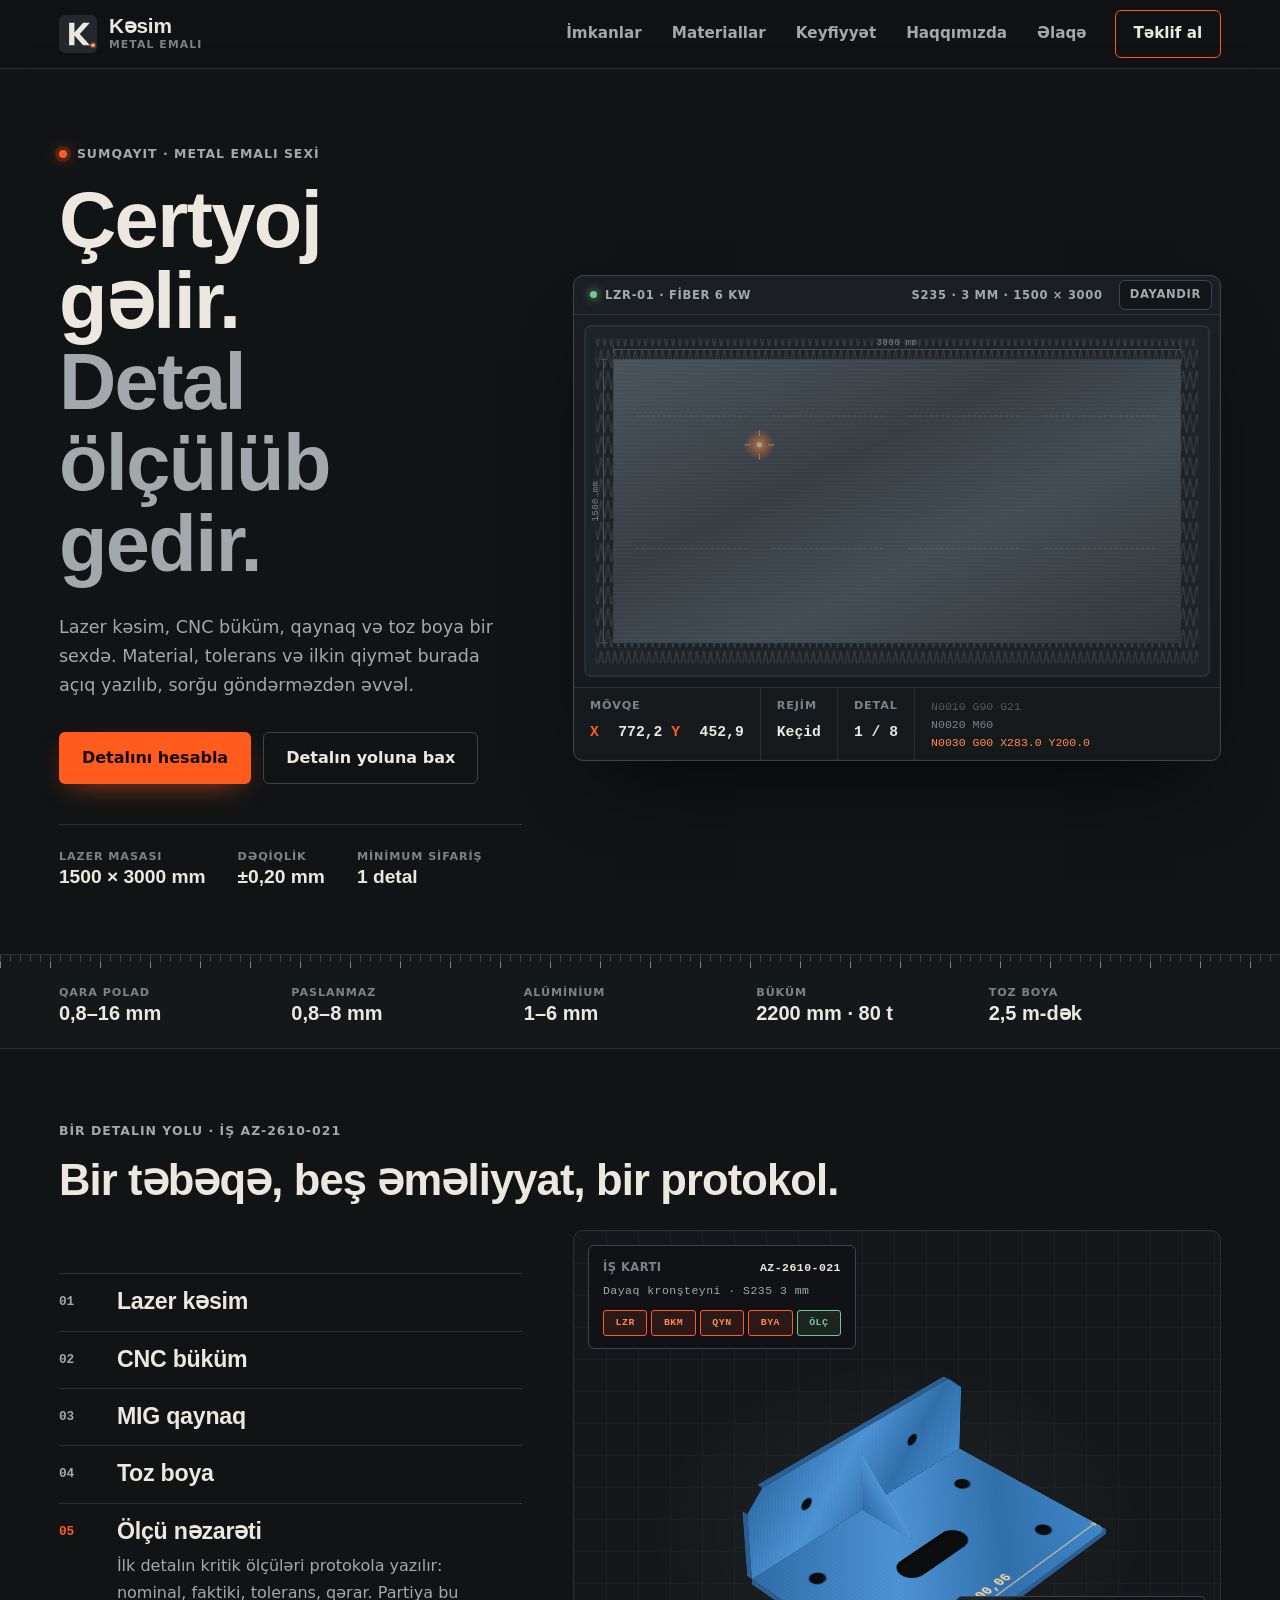
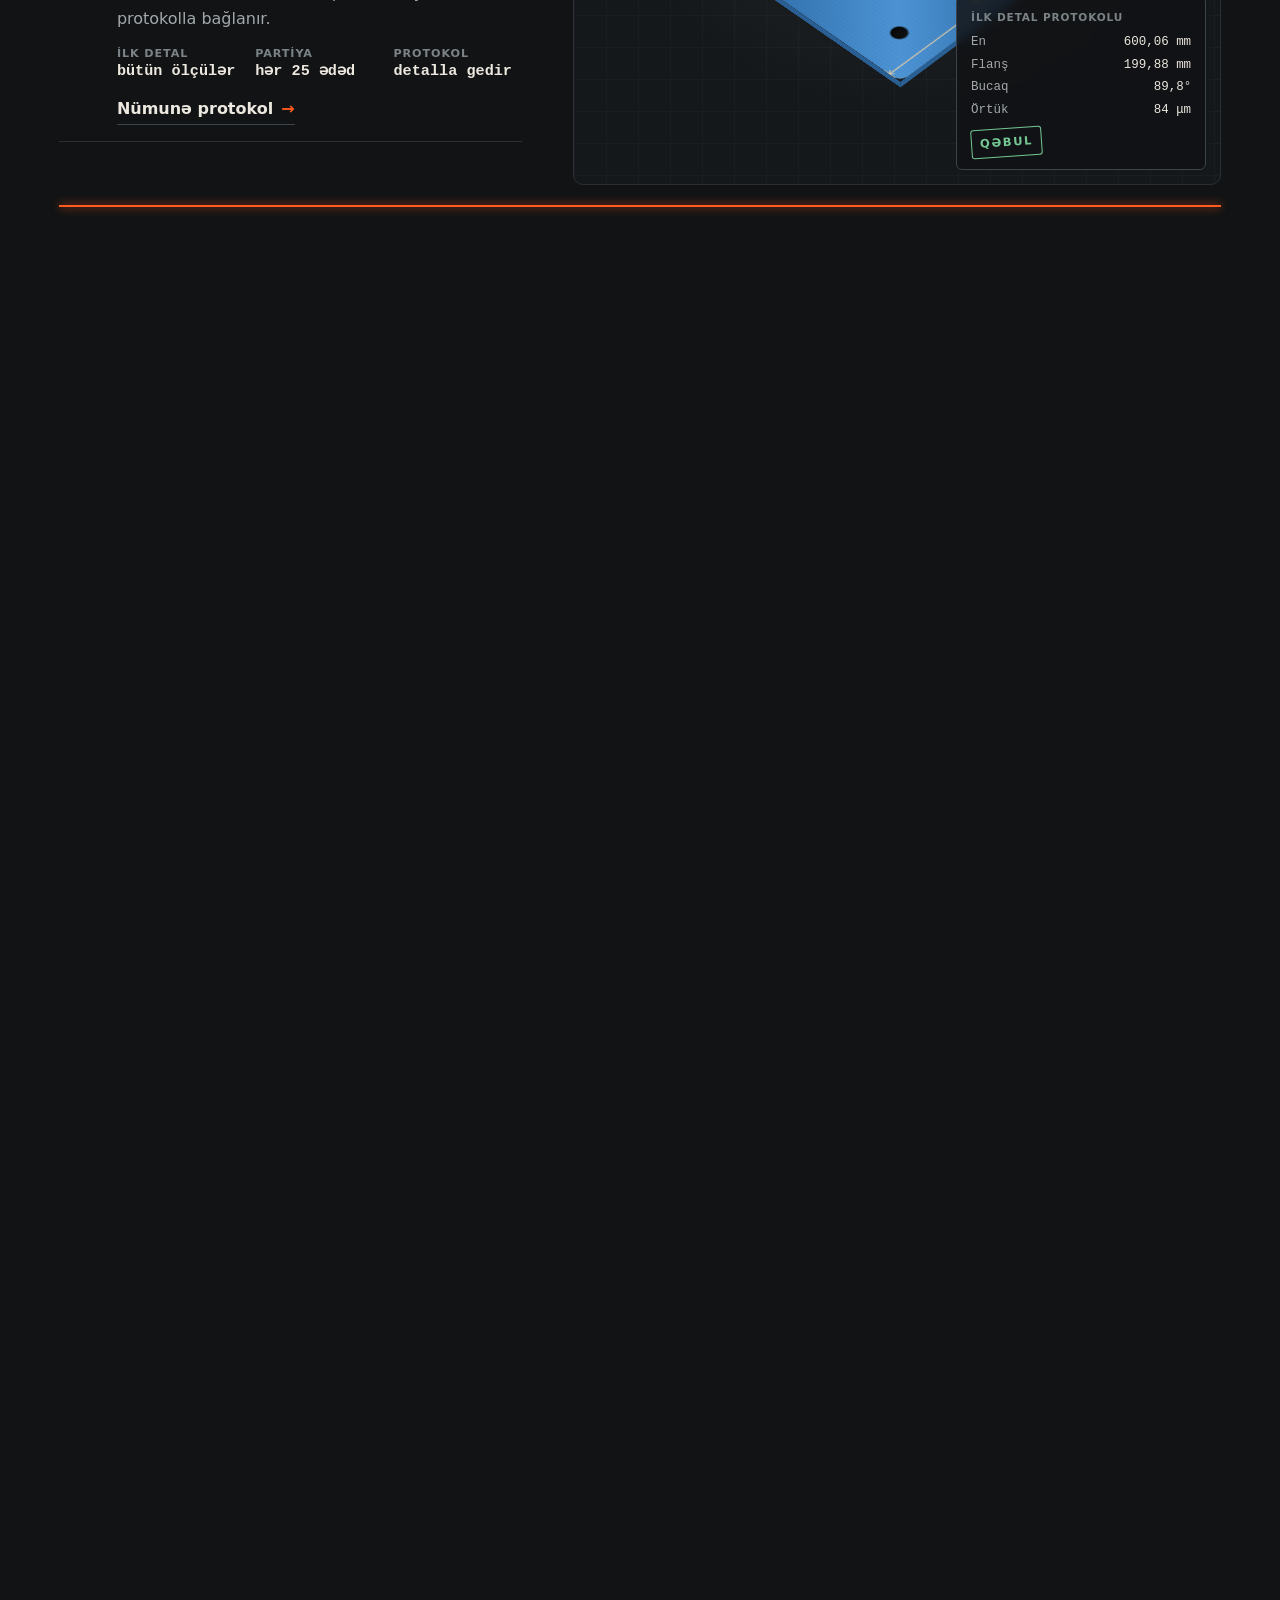
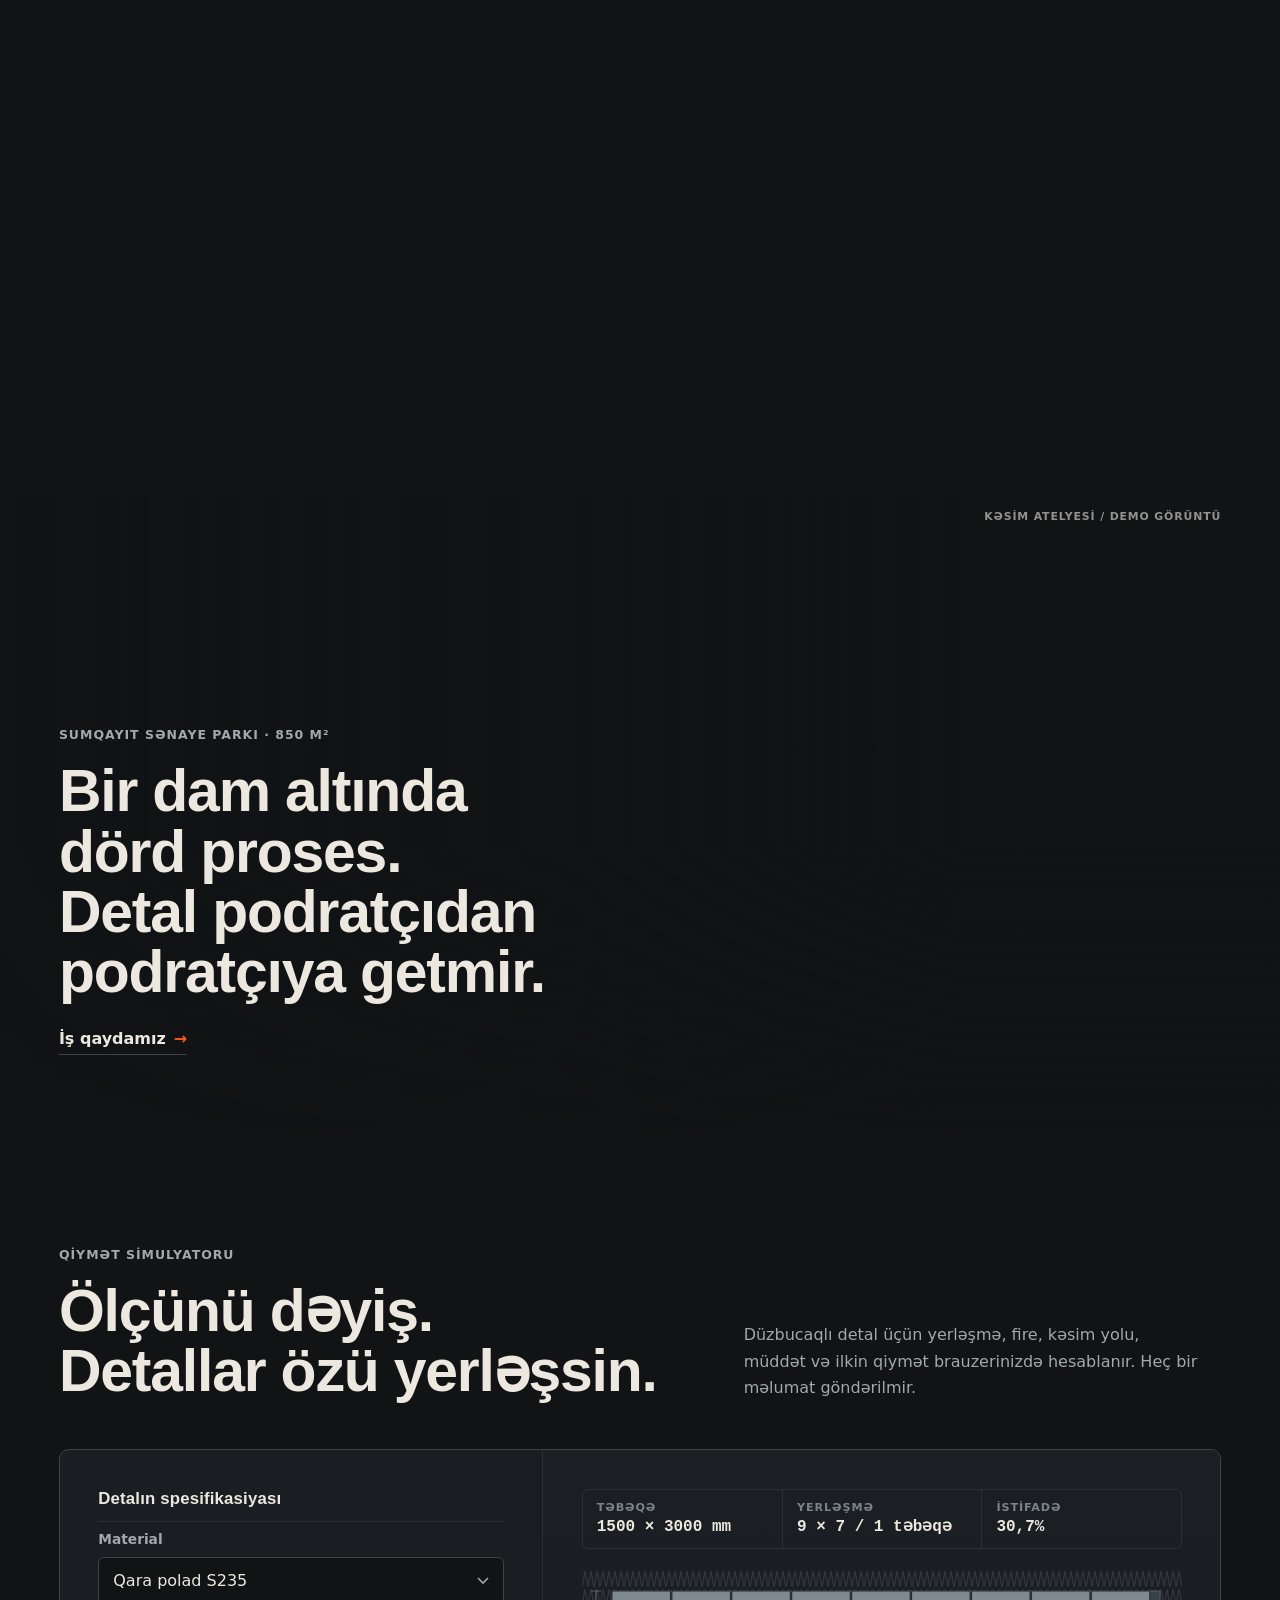
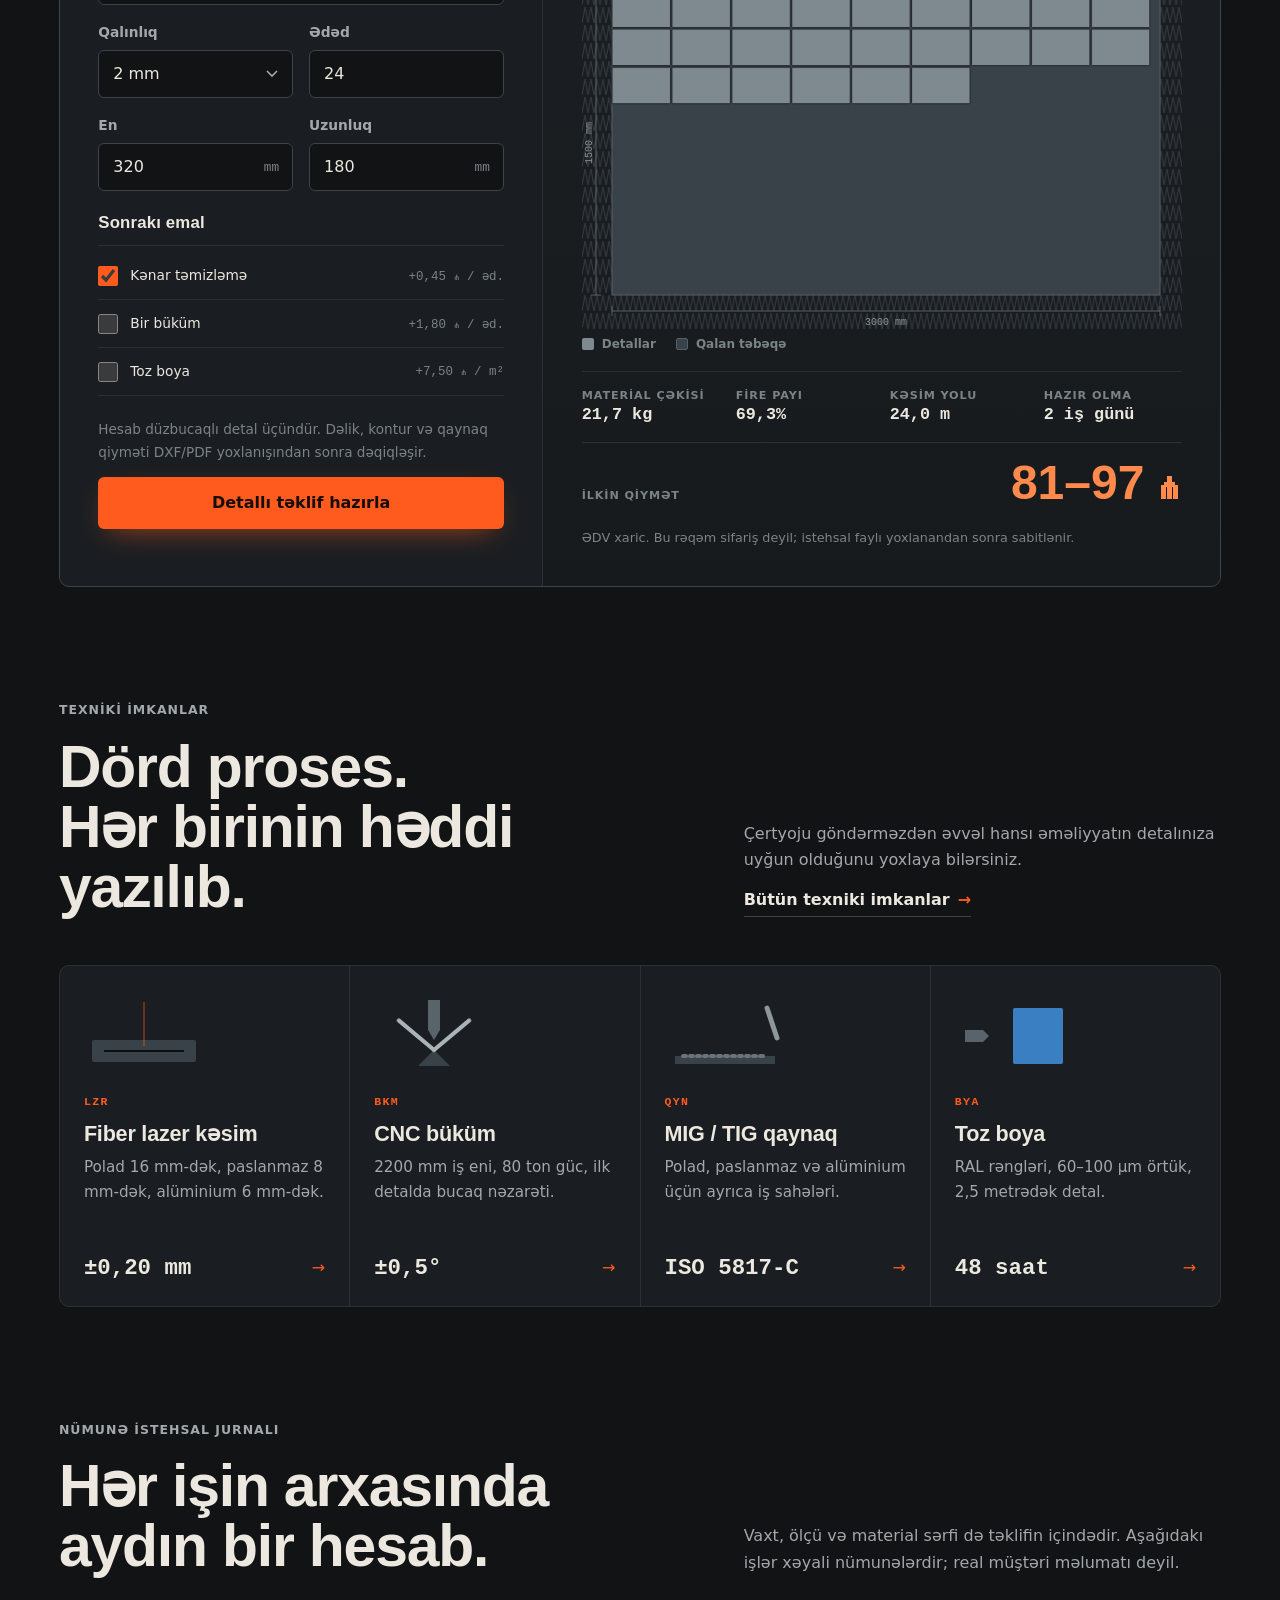
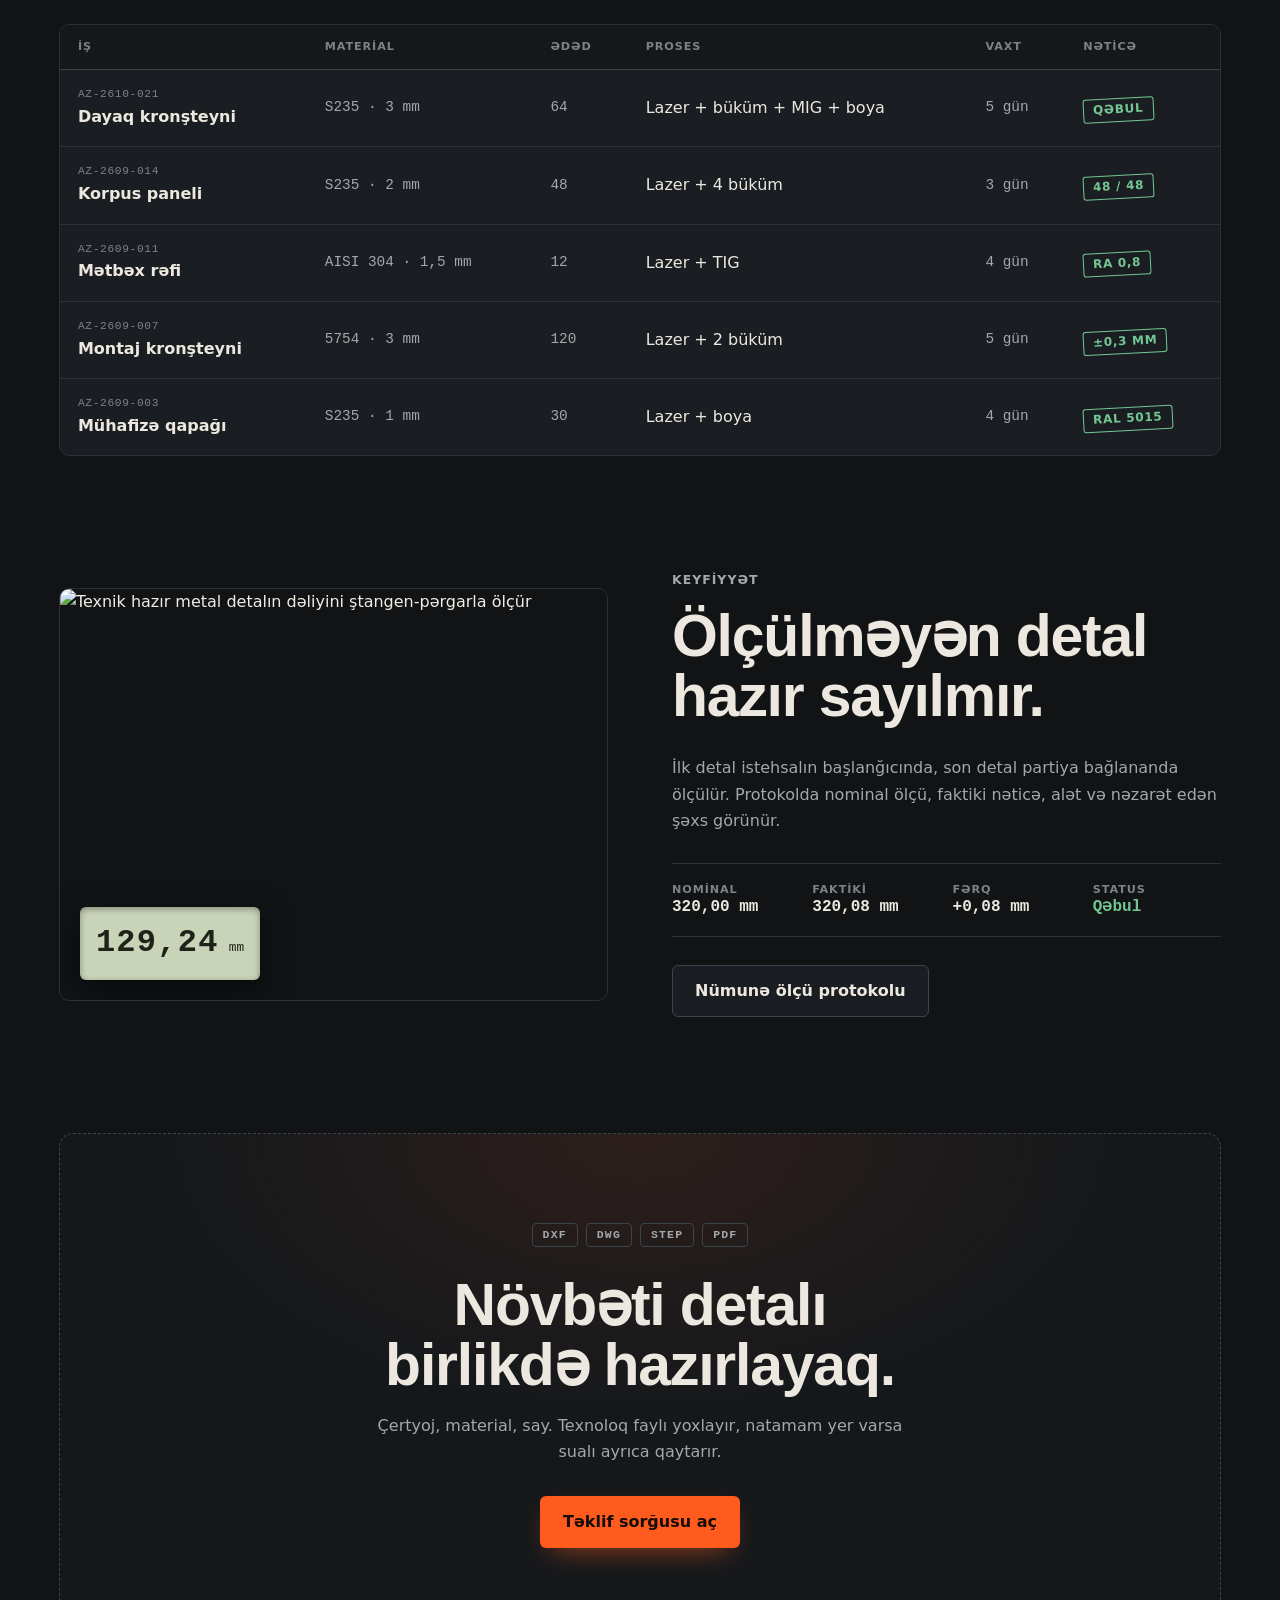
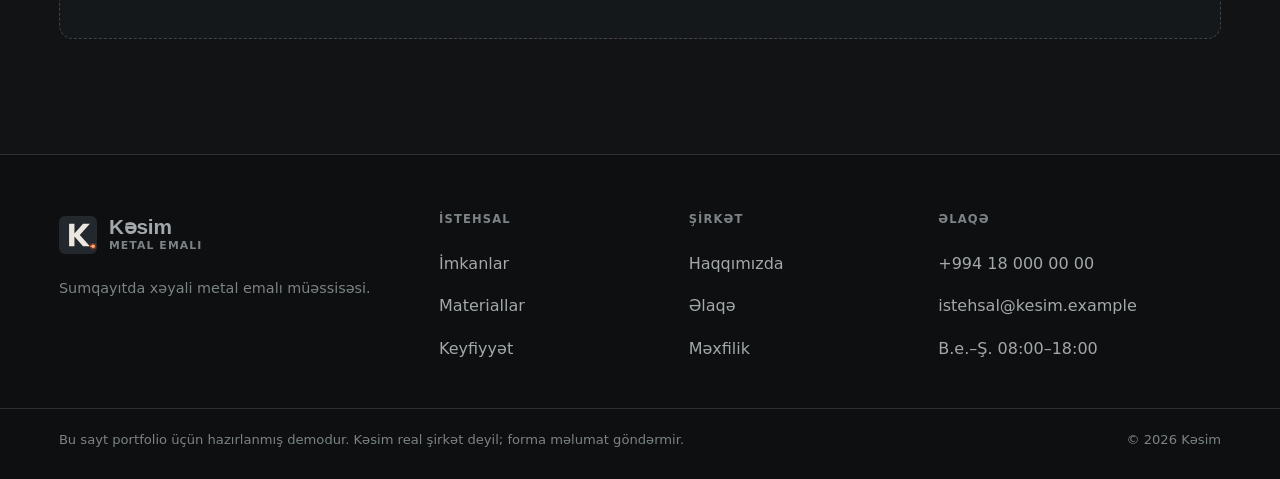
==== commit a911ccdd: "Use təbəqə for sheet metal instead of the Turkish sac Azerbaijani sac is the cooking griddle; local " ====
--- a/index.html
+++ b/index.html
@@ -95,7 +95,7 @@
         <div class="bed-screen">
           <svg class="bed-svg" viewBox="0 0 640 360" role="img" aria-labelledby="bed-title bed-desc">
             <title id="bed-title">Lazer masasında səkkiz kronşteyn detalının kəsimi</title>
-            <desc id="bed-desc">1500 × 3000 mm polad sacdan səkkiz montaj kronşteyni kəsilir: əvvəl daxili dəliklər, sonra xarici kontur. Qırıq xətt büküm yerini göstərir.</desc>
+            <desc id="bed-desc">1500 × 3000 mm polad təbəqədən səkkiz montaj kronşteyni kəsilir: əvvəl daxili dəliklər, sonra xarici kontur. Qırıq xətt büküm yerini göstərir.</desc>
             <defs>
               <pattern id="slats" width="14" height="22" patternUnits="userSpaceOnUse"><path d="M0 22 3.5 3 7 22 10.5 3 14 22" fill="none" stroke="#3a4248" stroke-width="1.1"/></pattern>
               <linearGradient id="plate" x1="0" y1="0" x2="1" y2="1"><stop offset="0" stop-color="#4a535a"/><stop offset=".38" stop-color="#363e44"/><stop offset=".62" stop-color="#434c53"/><stop offset="1" stop-color="#2f363b"/></linearGradient>
@@ -123,7 +123,7 @@
         </div>
         <figcaption class="bed-hud">
           <div class="hud-cell hud-coords"><span>Mövqe</span><strong><b>X</b> <output data-hud-x>2400,0</output> <b>Y</b> <output data-hud-y>1300,0</output></strong></div>
-          <div class="hud-cell"><span>Rejim</span><strong data-hud-mode>Sac hazırdır</strong></div>
+          <div class="hud-cell"><span>Rejim</span><strong data-hud-mode>Təbəqə hazırdır</strong></div>
           <div class="hud-cell"><span>Detal</span><strong data-hud-part>8 / 8</strong></div>
           <ol class="gcode" data-gcode aria-hidden="true"><li>N0810 G01 X2400.0 Y1300.0</li><li>N0820 M05</li><li class="is-current">N0830 M30</li></ol>
         </figcaption>
@@ -144,7 +144,7 @@
       <div class="journey-sticky">
         <header class="journey-head">
           <p class="eyebrow">Bir detalın yolu · iş AZ-2610-021</p>
-          <h2 id="journey-title">Bir sac, beş əməliyyat, bir protokol.</h2>
+          <h2 id="journey-title">Bir təbəqə, beş əməliyyat, bir protokol.</h2>
         </header>
         <div class="journey-grid">
           <ol class="journey-steps">
@@ -253,7 +253,7 @@
     </section>
 
     <section class="workshop-film" id="atelye" aria-labelledby="workshop-title">
-      <img src="assets/img/laser-floor-v1.jpg" alt="Atelyedə fiber lazer polad sac üzərində işləyir" width="1942" height="817" loading="lazy">
+      <img src="assets/img/laser-floor-v1.jpg" alt="Atelyedə fiber lazer polad təbəqə üzərində işləyir" width="1942" height="817" loading="lazy">
       <div class="film-copy">
         <p class="eyebrow">Sumqayıt Sənaye Parkı · 850 m²</p>
         <h2 id="workshop-title">Bir dam altında dörd proses.<br>Detal podratçıdan podratçıya getmir.</h2>
@@ -264,7 +264,7 @@
 
     <section class="quote" id="canli-hesab" aria-labelledby="quote-title">
       <div class="section-head">
-        <div><p class="eyebrow">Qiymət simulyatoru</p><h2 id="quote-title">Ölçünü dəyiş.<br>Sac özü yerləşsin.</h2></div>
+        <div><p class="eyebrow">Qiymət simulyatoru</p><h2 id="quote-title">Ölçünü dəyiş.<br>Detallar özü yerləşsin.</h2></div>
         <p>Düzbucaqlı detal üçün yerləşmə, fire, kəsim yolu, müddət və ilkin qiymət brauzerinizdə hesablanır. Heç bir məlumat göndərilmir.</p>
       </div>
 
@@ -317,14 +317,14 @@
 
         <div class="sheet-panel" aria-live="polite">
           <div class="sheet-meta">
-            <div><span>Sac</span><strong>1500 × 3000 mm</strong></div>
+            <div><span>Təbəqə</span><strong>1500 × 3000 mm</strong></div>
             <div><span>Yerləşmə</span><strong data-layout>7 × 15</strong></div>
             <div><span>İstifadə</span><strong data-utilization>30,7%</strong></div>
           </div>
           <div class="sheet-wrap">
             <svg class="sheet-map" viewBox="0 0 600 360" role="img" aria-labelledby="sheet-title sheet-desc">
-              <title id="sheet-title">Sac üzərində detal yerləşdirmə planı</title>
-              <desc id="sheet-desc">Seçilən ölçüdə detalların 1500 millimetrə 3000 millimetrlik sac üzərində yerləşməsi.</desc>
+              <title id="sheet-title">Təbəqə üzərində detal yerləşdirmə planı</title>
+              <desc id="sheet-desc">Seçilən ölçüdə detalların 1500 millimetrə 3000 millimetrlik təbəqə üzərində yerləşməsi.</desc>
               <defs><pattern id="bed-slats" width="12" height="18" patternUnits="userSpaceOnUse"><path d="M0 18 3 2 6 18 9 2 12 18" fill="none" stroke="#353c42" stroke-width="1"/></pattern></defs>
               <rect x="0" y="0" width="600" height="360" rx="4" fill="url(#bed-slats)"/>
               <rect class="sheet-plate" x="30" y="22" width="548" height="304"/>
@@ -334,7 +334,7 @@
               <path class="dimension-line" d="M14 22v304M9 22h10M9 326h10"/>
               <text class="dimension-text" x="10" y="174" text-anchor="middle" transform="rotate(-90 10 174)">1500 mm</text>
             </svg>
-            <p class="diagram-caption"><span class="legend-used"></span>Detallar <span class="legend-offcut"></span>Qalan sac</p>
+            <p class="diagram-caption"><span class="legend-used"></span>Detallar <span class="legend-offcut"></span>Qalan təbəqə</p>
           </div>
           <dl class="quote-result">
             <div><dt>Material çəkisi</dt><dd data-weight>21,7 kg</dd></div>
